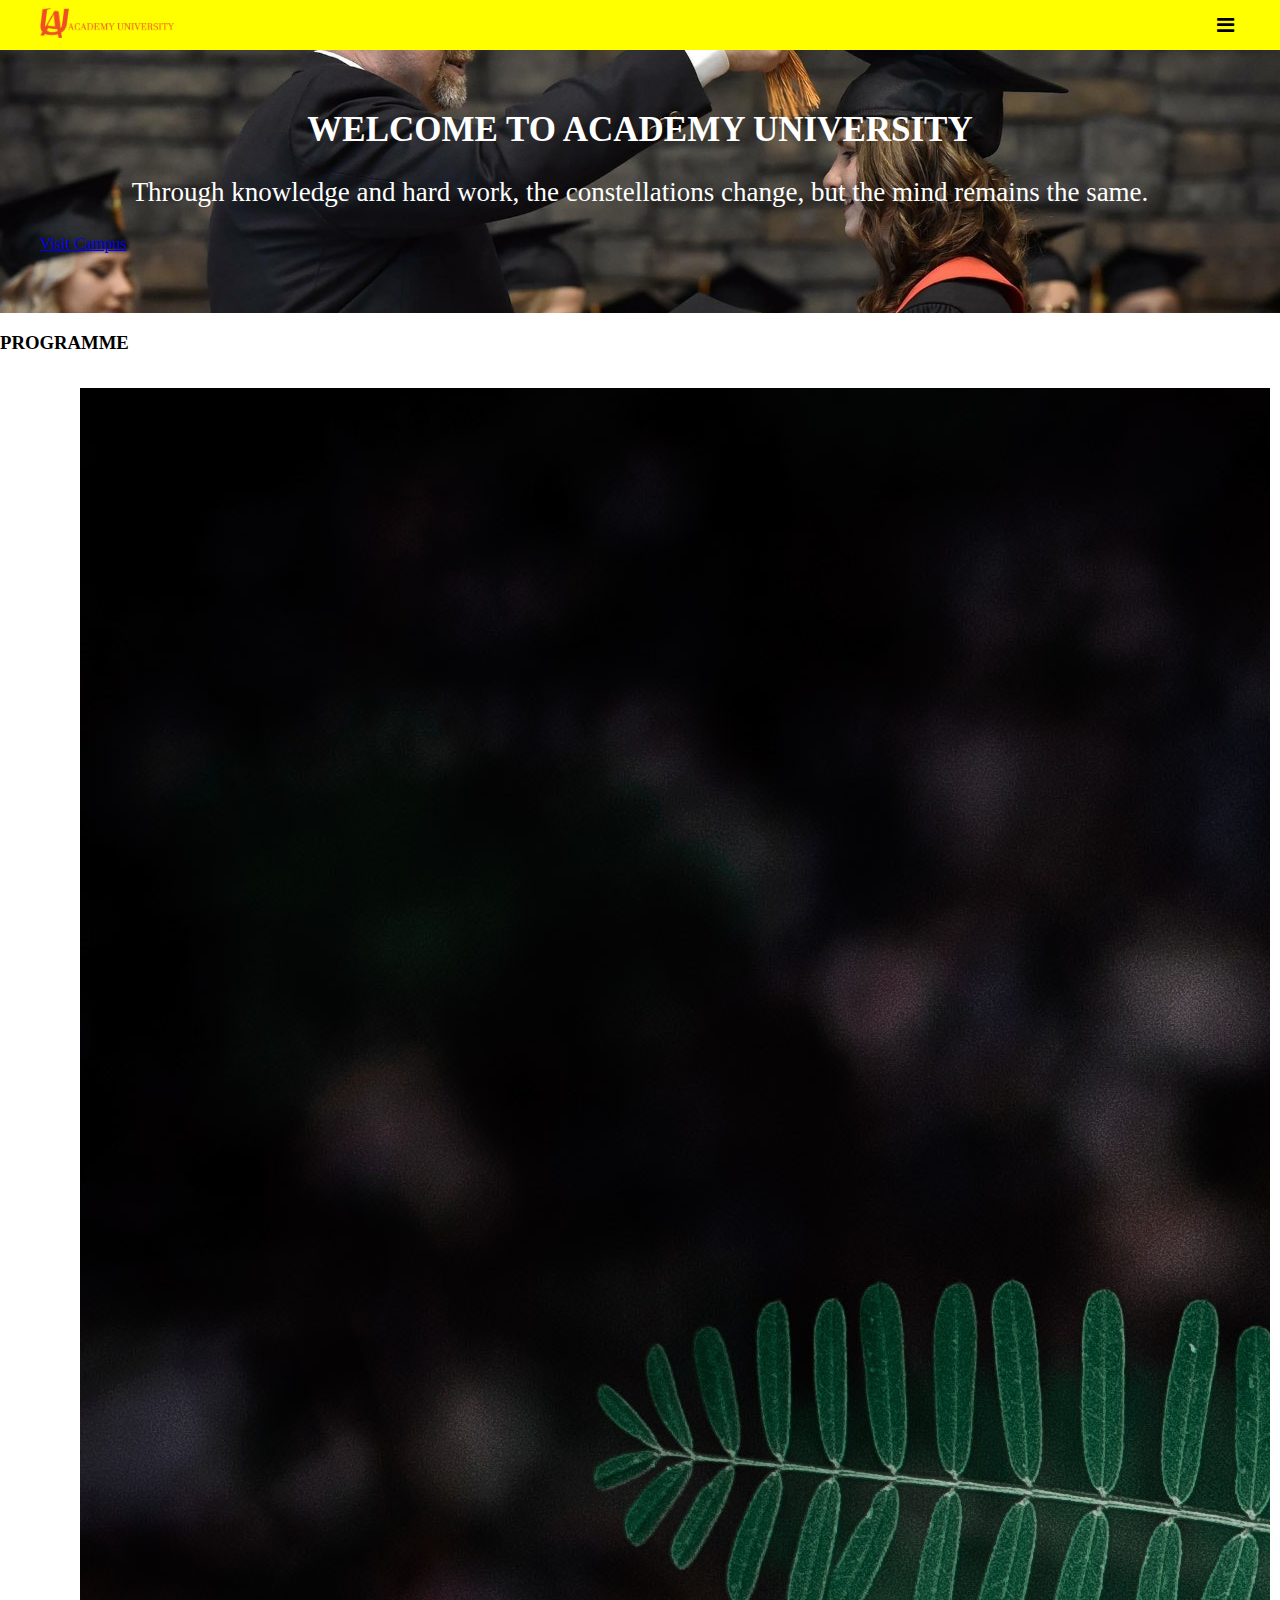
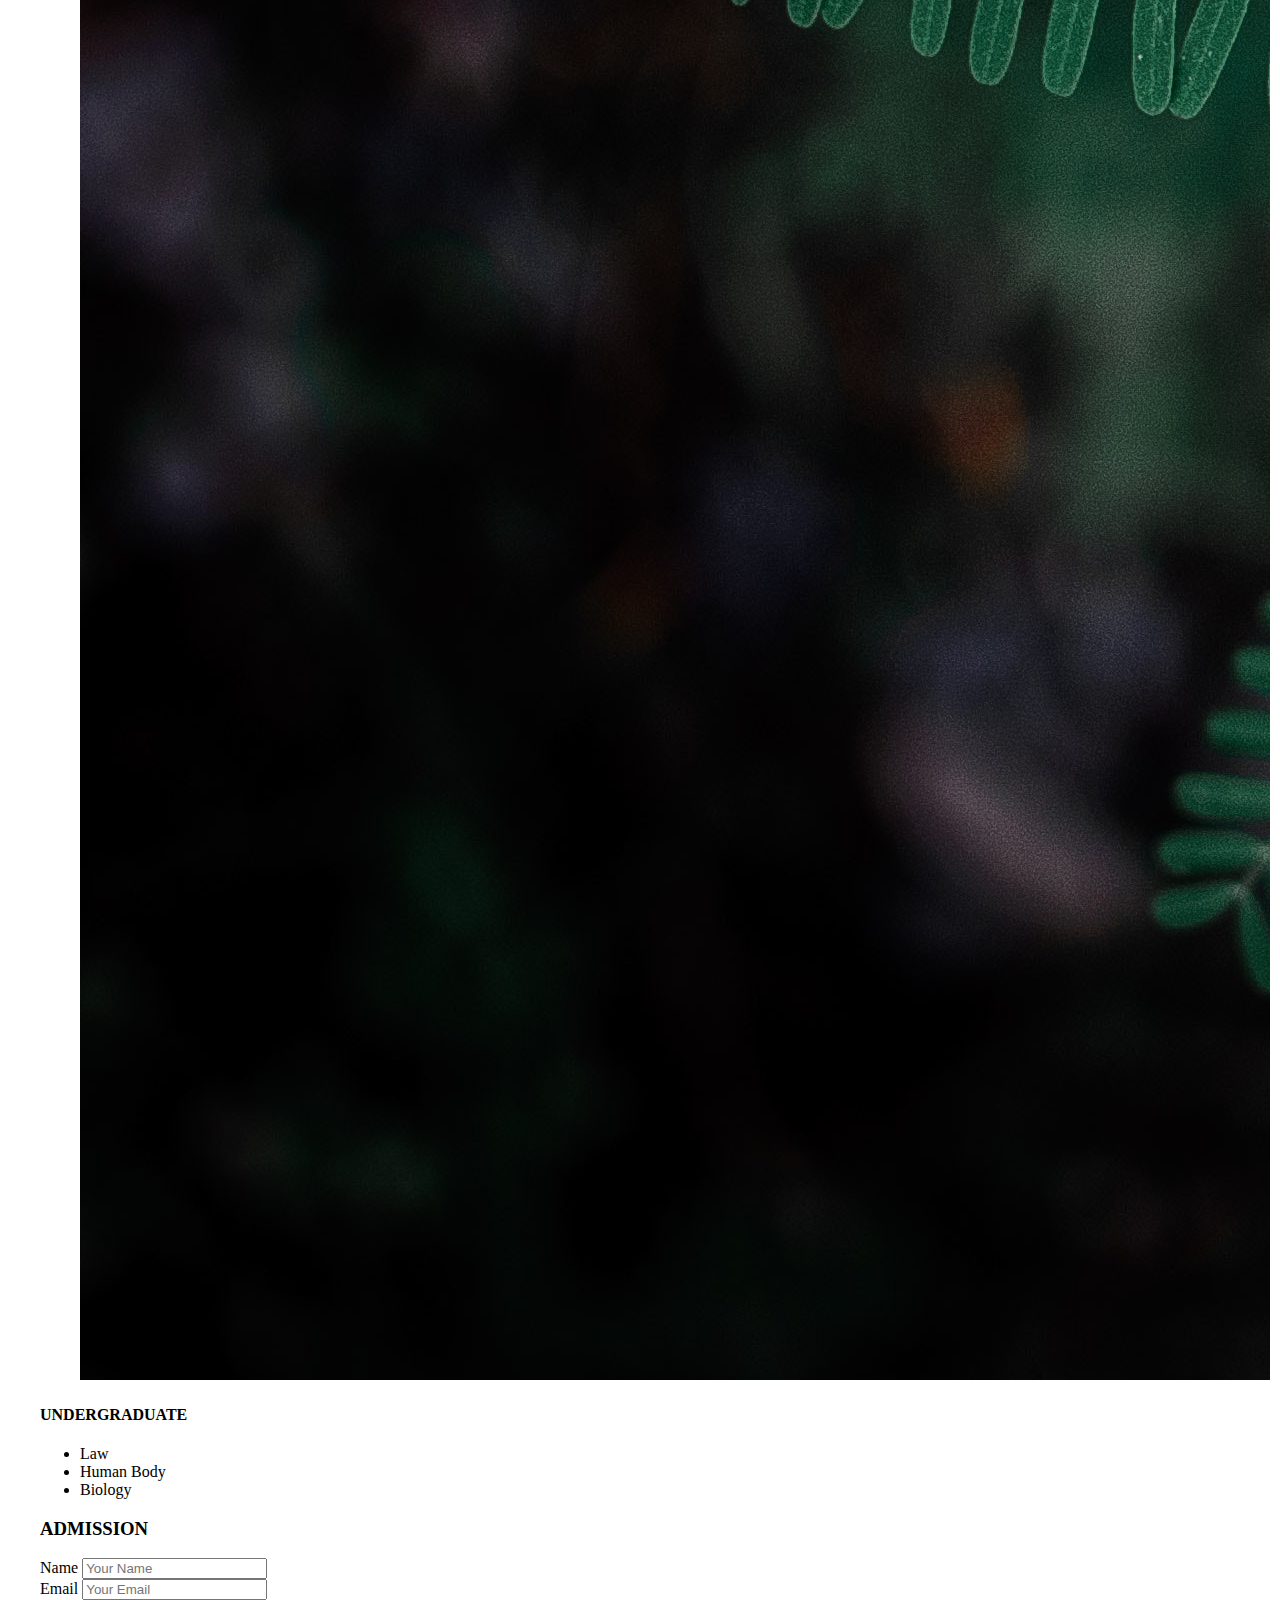
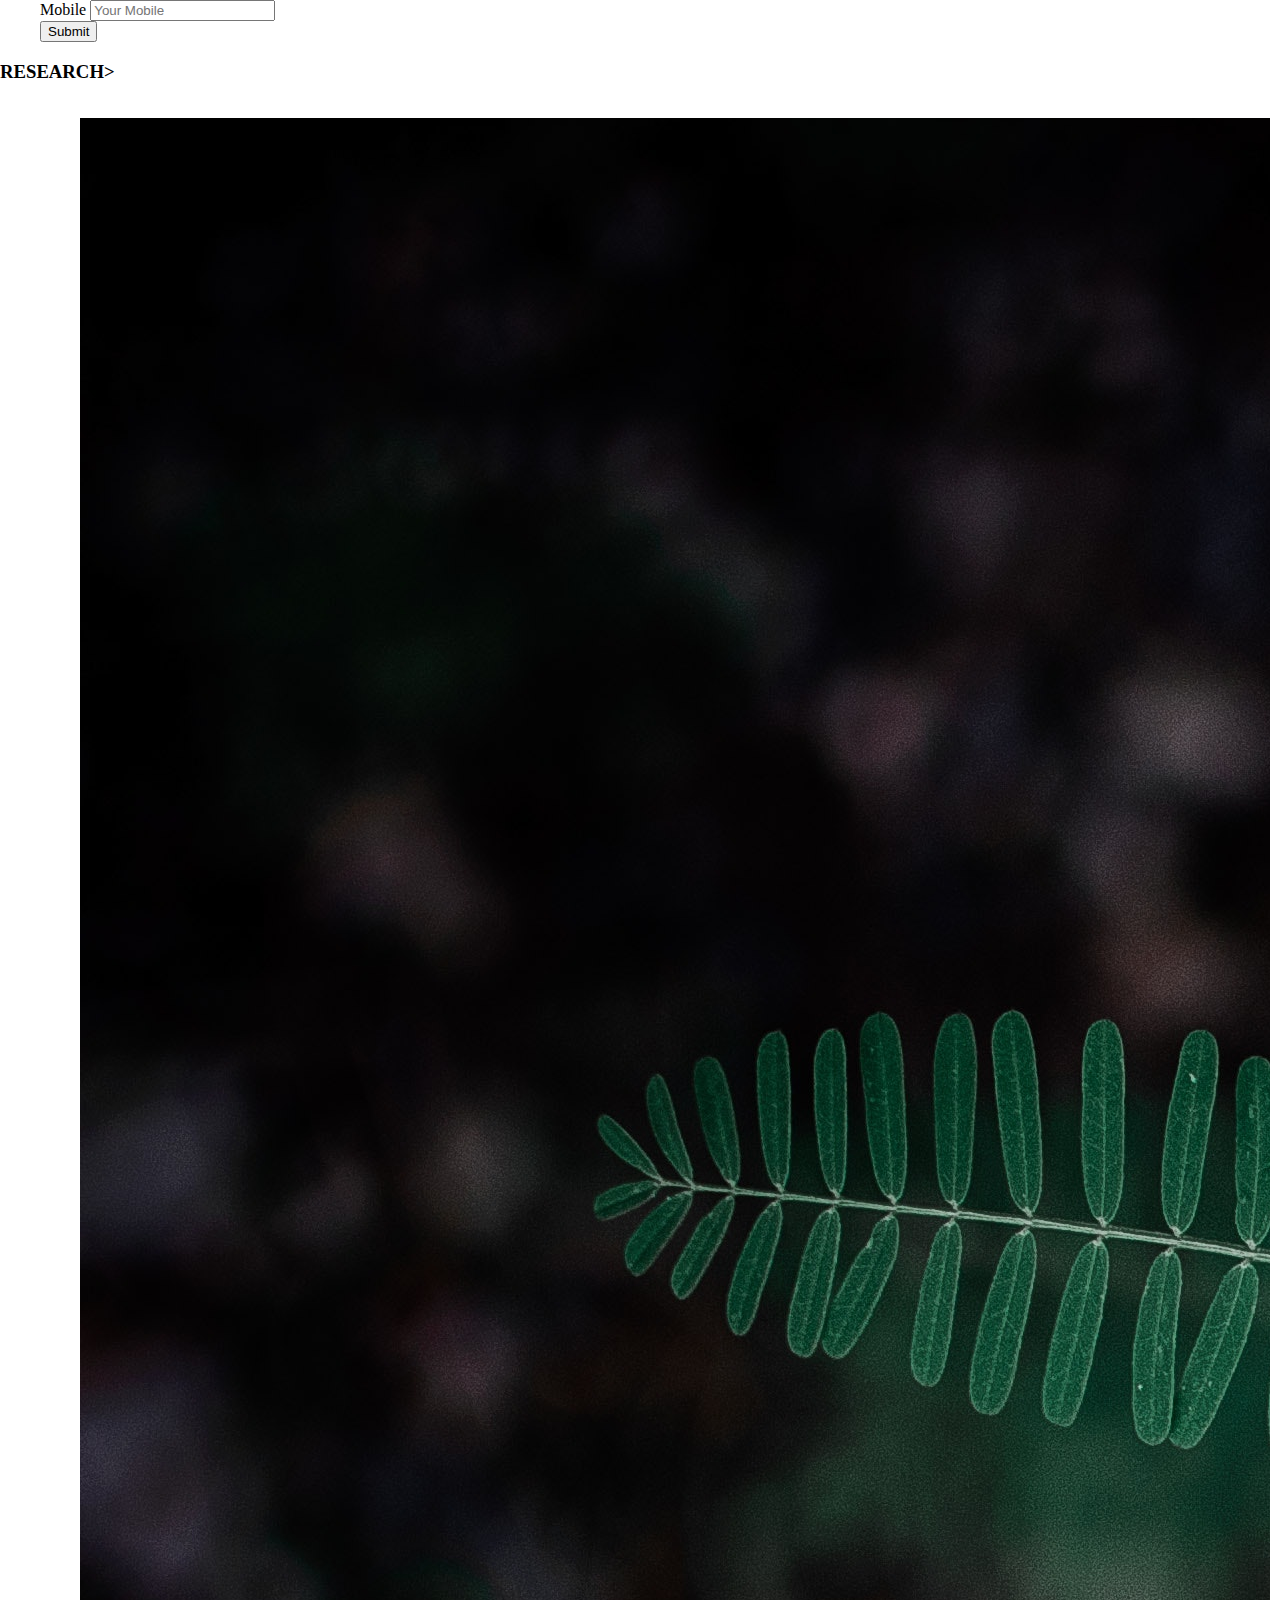
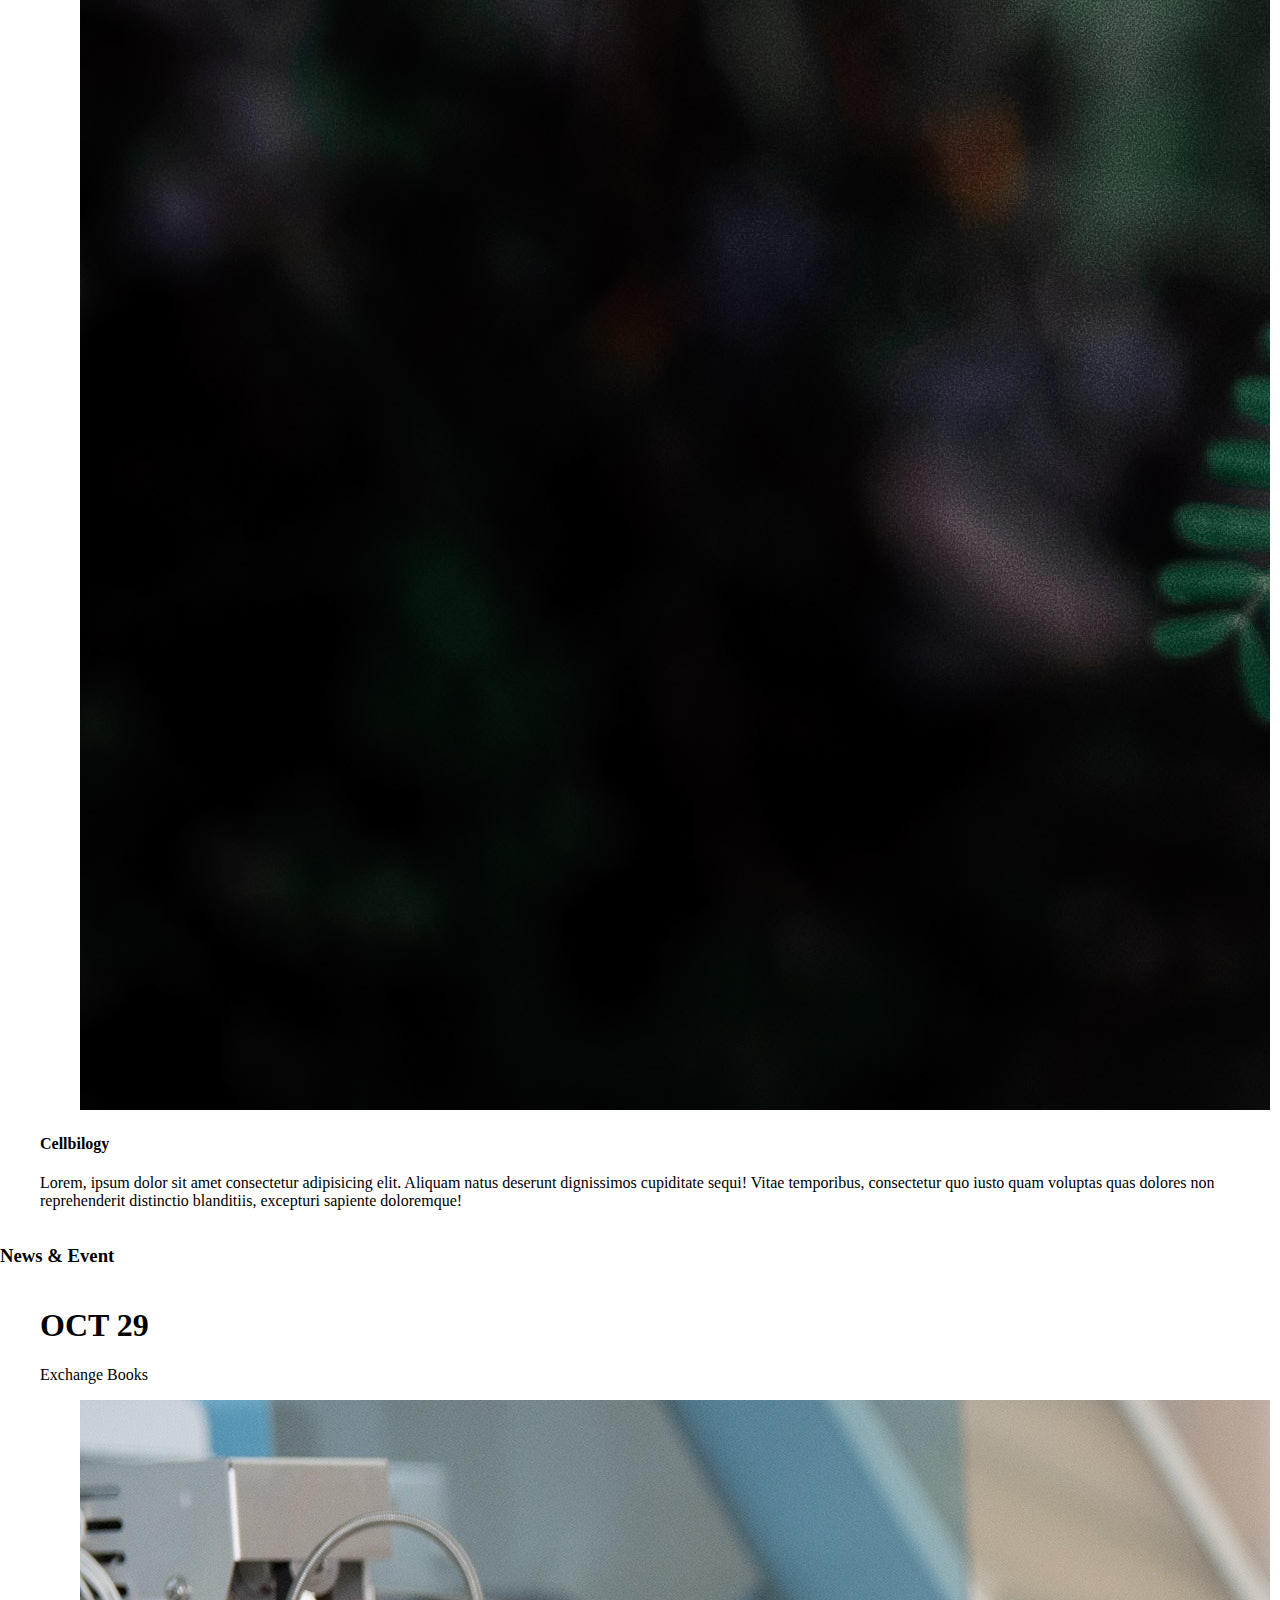
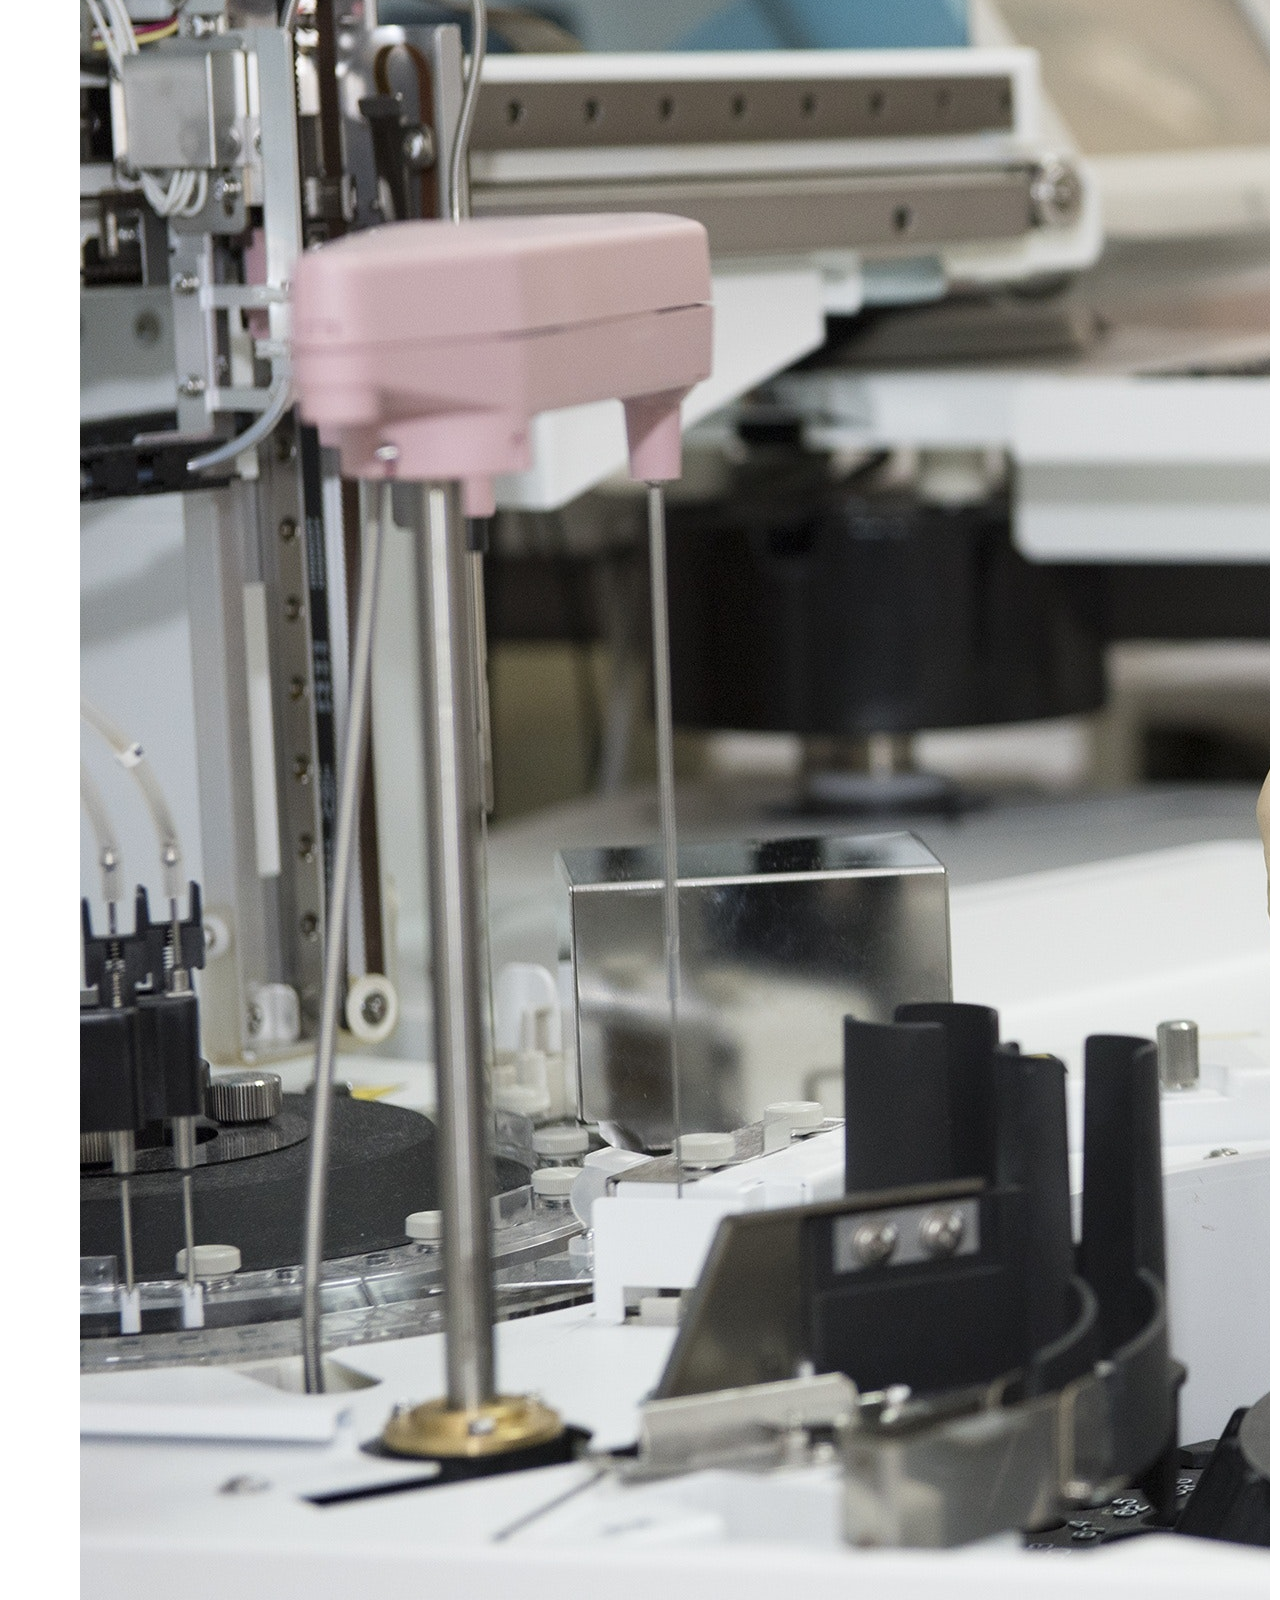
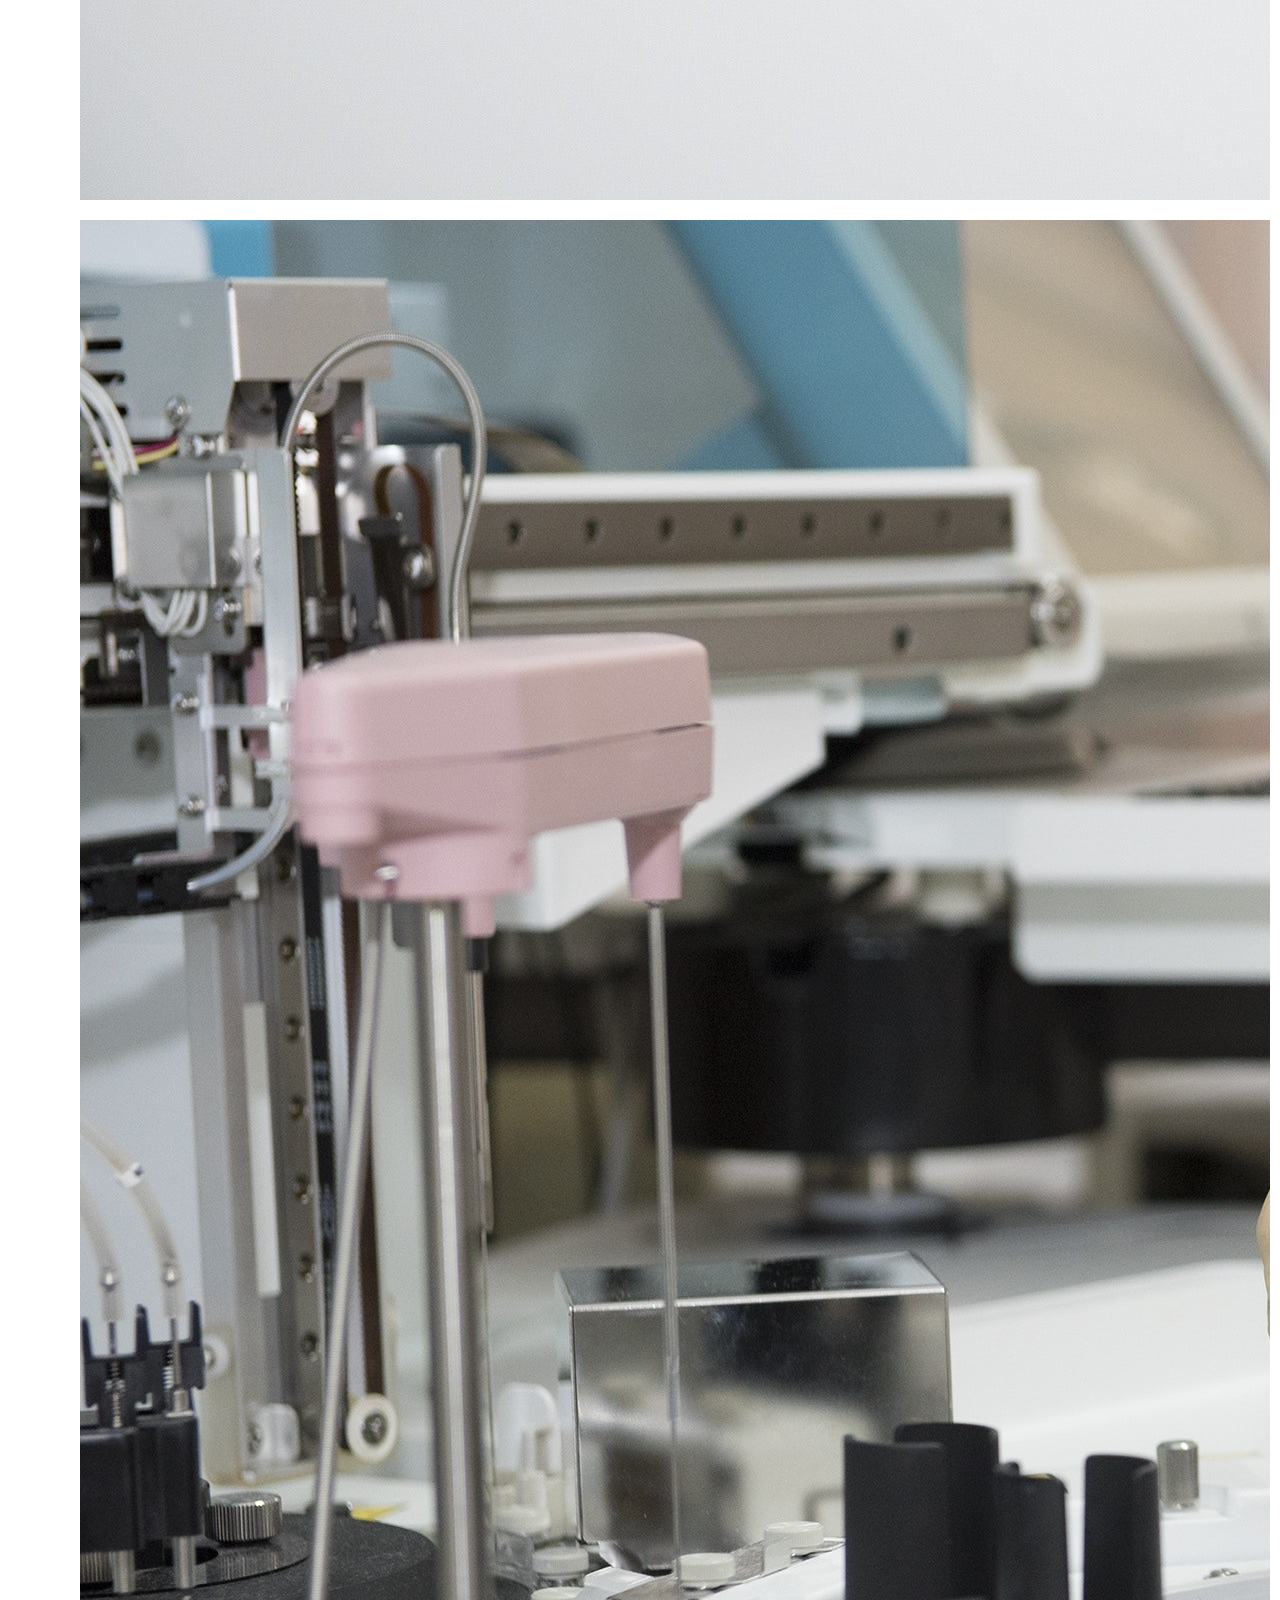
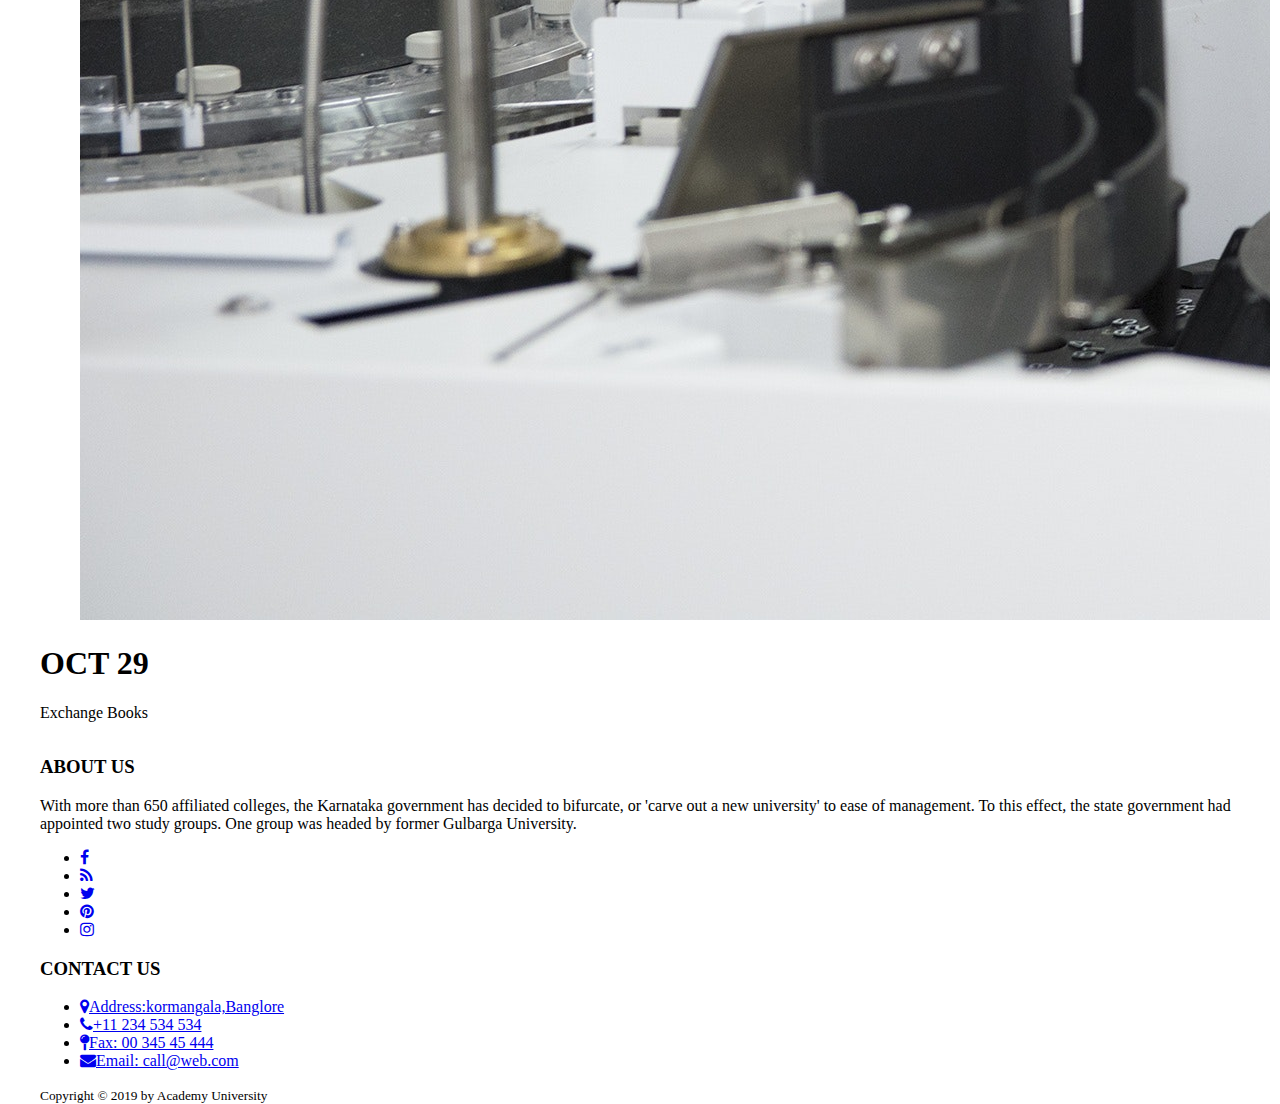
==== university/index.html @ 97b92bea "mb header is done" ====
<!DOCTYPE html>
<html lang="en">

<head>
	<meta charset="UTF-8">
	<meta name="viewport" content="width=device-width, initial-scale=1.0">
	<meta http-equiv="X-UA-Compatible" content="ie=edge">
	<title>Academy University</title>
	<link href="https://fonts.googleapis.com/css?family=PT+Serif&display=swap" rel="stylesheet">
	<link rel="stylesheet" href="https://cdnjs.cloudflare.com/ajax/libs/font-awesome/4.7.0/css/font-awesome.min.css">
	<link rel="stylesheet" href="css/style.css">
</head>

<body>
	<header>
		<div class="container">
			<a class="logo" href="#"><img src="images/logo2.png" alt="Academy University"></a>

			<nav class="pc">
				<ul>
					<li><a href="#">HOME</a></li>
					<li><a href="#">PROGRAM</a></li>
					<li><a href="#">ADMISSION</a></li>
					<li><a href="#">RESEARCH</a></li>
					<li><a href="#">NEWS & EVENTS</a></li>
				</ul>
			</nav>

			<button class="menu-btn"><i class="fa fa-bars"></i></button>
		</div>
	</header>

	<div class="banner">
		<div class="container">
			<h1>WELCOME TO ACADEMY UNIVERSITY</h1>
			<P>Through knowledge and hard work, the constellations change, but the mind remains the same.</P>
			<a href="#">Visit Campus</a>
		</div>
	</div>

	<div class="programs">
		<h3>PROGRAMME</h3>
		<div class="container">
			<div class="programs-outer">
				<div class="program">
					<figure>
						<img src="images/research2.jpg" alt="">
					</figure>
					<div class="text">
						<h4>UNDERGRADUATE</h4>
						<ul>
							<li>Law</li>
							<li>Human Body</li>
							<li>Biology</li>
						</ul>
					</div>
				</div>
				<div class="program pc">
					<figure>
						<img src="images/research2.jpg" alt="">
					</figure>
					<div class="text">
						<h4>UNDERGRADUATE</h4>
						<ul>
							<li>Law</li>
							<li>Human Body</li>
							<li>Biology</li>
						</ul>
					</div>
				</div>
			</div>
			<div class="admission">
				<h3>ADMISSION</h3>
				<form class="content">
					<div class="field">
						<label for="name">Name</label>
						<input type="text" id="name" placeholder="Your Name">
					</div>
					<div class="field">
						<label for="email">Email</label>
						<input type="text" id="email" placeholder="Your Email">
					</div>
					<div class="field">
						<label for="mobile">Mobile</label>
						<input type="text" id="mobile" placeholder="Your Mobile">
					</div>
					<button>Submit</button>
				</form>
			</div>
		</div>
	</div>

	<div class="researches">
		<h3>RESEARCH></h3>
		<div class="container">
			<div class="research">
				<figure>
					<img src="images/research2.jpg" alt="">
				</figure>
				<div class="content">
					<h4>Cellbilogy</h4>
					<p>Lorem, ipsum dolor sit amet consectetur adipisicing elit. Aliquam natus deserunt dignissimos
						cupiditate sequi! Vitae temporibus, consectetur quo iusto quam voluptas quas dolores non
						reprehenderit distinctio blanditiis, excepturi sapiente doloremque!</p>
				</div>
			</div>
			<div class="research pc">
				<figure>
					<img src="images/research2.jpg" alt="">
				</figure>
				<div class="content">
					<h4>Cellbilogy</h4>
					<p>Lorem, ipsum dolor sit amet consectetur adipisicing elit. Aliquam natus deserunt dignissimos
						cupiditate
						sequi! Vitae temporibus, consectetur quo iusto quam voluptas quas dolores non reprehenderit
						distinctio
						blanditiis, excepturi sapiente doloremque!</p>
				</div>
			</div>
			<div class="research pc">
				<figure>
					<img src="images/research2.jpg" alt="">
				</figure>
				<div class="content">
					<h4>Cellbilogy</h4>
					<p>Lorem, ipsum dolor sit amet consectetur adipisicing elit. Aliquam natus deserunt dignissimos
						cupiditate
						sequi! Vitae temporibus, consectetur quo iusto quam voluptas quas dolores non reprehenderit
						distinctio
						blanditiis, excepturi sapiente doloremque!</p>
				</div>
			</div>
		</div>
	</div>

	<div class="news-event">
		<h3>News & Event</h3>
		<div class="container">
			<div class="event">
				<div class="text">
					<h1><span>OCT</span> 29</h1>
					<p>Exchange Books</p>
				</div>
				<figure>
					<img src="images/research1.jpg" alt="">
				</figure>
			</div>
			<div class="event">
				<figure>
					<img src="images/research1.jpg" alt="">
				</figure>
				<div class="text">
					<h1><span>OCT</span> 29</h1>
					<p>Exchange Books</p>
				</div>

			</div>
			<div class="event pc">
				<div class="text">
					<h1><span>OCT</span> 29</h1>
					<p>Exchange Books</p>
				</div>
				<figure>
					<img src="images/research1.jpg" alt="">
				</figure>
			</div>
			<div class="event pc">
				<figure>
					<img src="images/research1.jpg" alt="">
				</figure>
				<div class="text">
					<h1><span>OCT</span> 29</h1>
					<p>Exchange Books</p>
				</div>
			</div>
		</div>
	</div>

	<footer>
		<div class="top">
			<div class="container">
				<div class="about">
					<h3>ABOUT US</h3>
					<p>With more than 650 affiliated colleges, the Karnataka government has decided to bifurcate, or
						'carve out a new university' to ease of management. To this effect, the state government had
						appointed two study groups. One group was headed by former Gulbarga University.</p>
					<ul>
						<li><a href="#"><i class="fa fa-facebook-f"></i></a></li>
						<li><a href="#"><i class="fa fa-rss"></i></a></li>
						<li><a href="#"><i class="fa fa-twitter"></i></a></li>
						<li><a href="#"><i class="fa fa-pinterest"></i></a></li>
						<li><a href="#"><i class="fa fa-instagram"></i></a></li>
					</ul>
				</div>

				<div class="contact">
					<h3>CONTACT US</h3>
					<ul>
						<li>
							<a href="#"><i class="fa fa-map-marker"></i>Address:kormangala,Banglore</a>
						</li>
						<li>
							<a href="#"><i class="fa fa-phone"></i>+11 234 534 534</a>
						</li>
						<li>
							<a href="#"><i class="fa fa-map-pin"></i>Fax: 00 345 45 444</a>
						</li>
						<li>
							<a href="#"><i class="fa fa-envelope"></i>Email: call@web.com</a>
						</li>
					</ul>
				</div>
			</div>
		</div>
		<div class="bottom">
			<div class="container">
				<small>Copyright &copy; 2019 by Academy University</small>
			</div>
		</div>
	</footer>

	<script src="js/script.js"></script>
</body>

</html>
---- university/css/style.css ----
/**************/
/* common */
/**************/
/* * {
    margin: 0;
    padding: 0;
} */
body {
    margin: 0;
}
.container {
    margin: 0 auto;
    padding: 0 30px;
    max-width: 1200px;
    /* background-color: red; */
    overflow: hidden;
}
.pc {
    display: none;
}

/**************/
/* banner */
/**************/
header {
    background-color: yellow;
}
header .container {
    display: flex;
    justify-content: space-between;
    align-items: center;
    height: 50px;
}
header img {
    height: 30px;
}
header .menu-btn {
   font-size: 20px;
    background: none;
    border: none;
}
/**************/
/* banner */
/**************/
.banner {
    background-image: url(../images/header.jpg);
    background-repeat: no-repeat;
    background-size: cover;
    background-position: center;
    padding: 60px 0;
}
.banner h1 {
    margin: 0;
    color: white;
    font-size: 35px;
    text-align: center
}
.banner p {
    color: white;
    font-size: 27px;
    text-align: center;
}
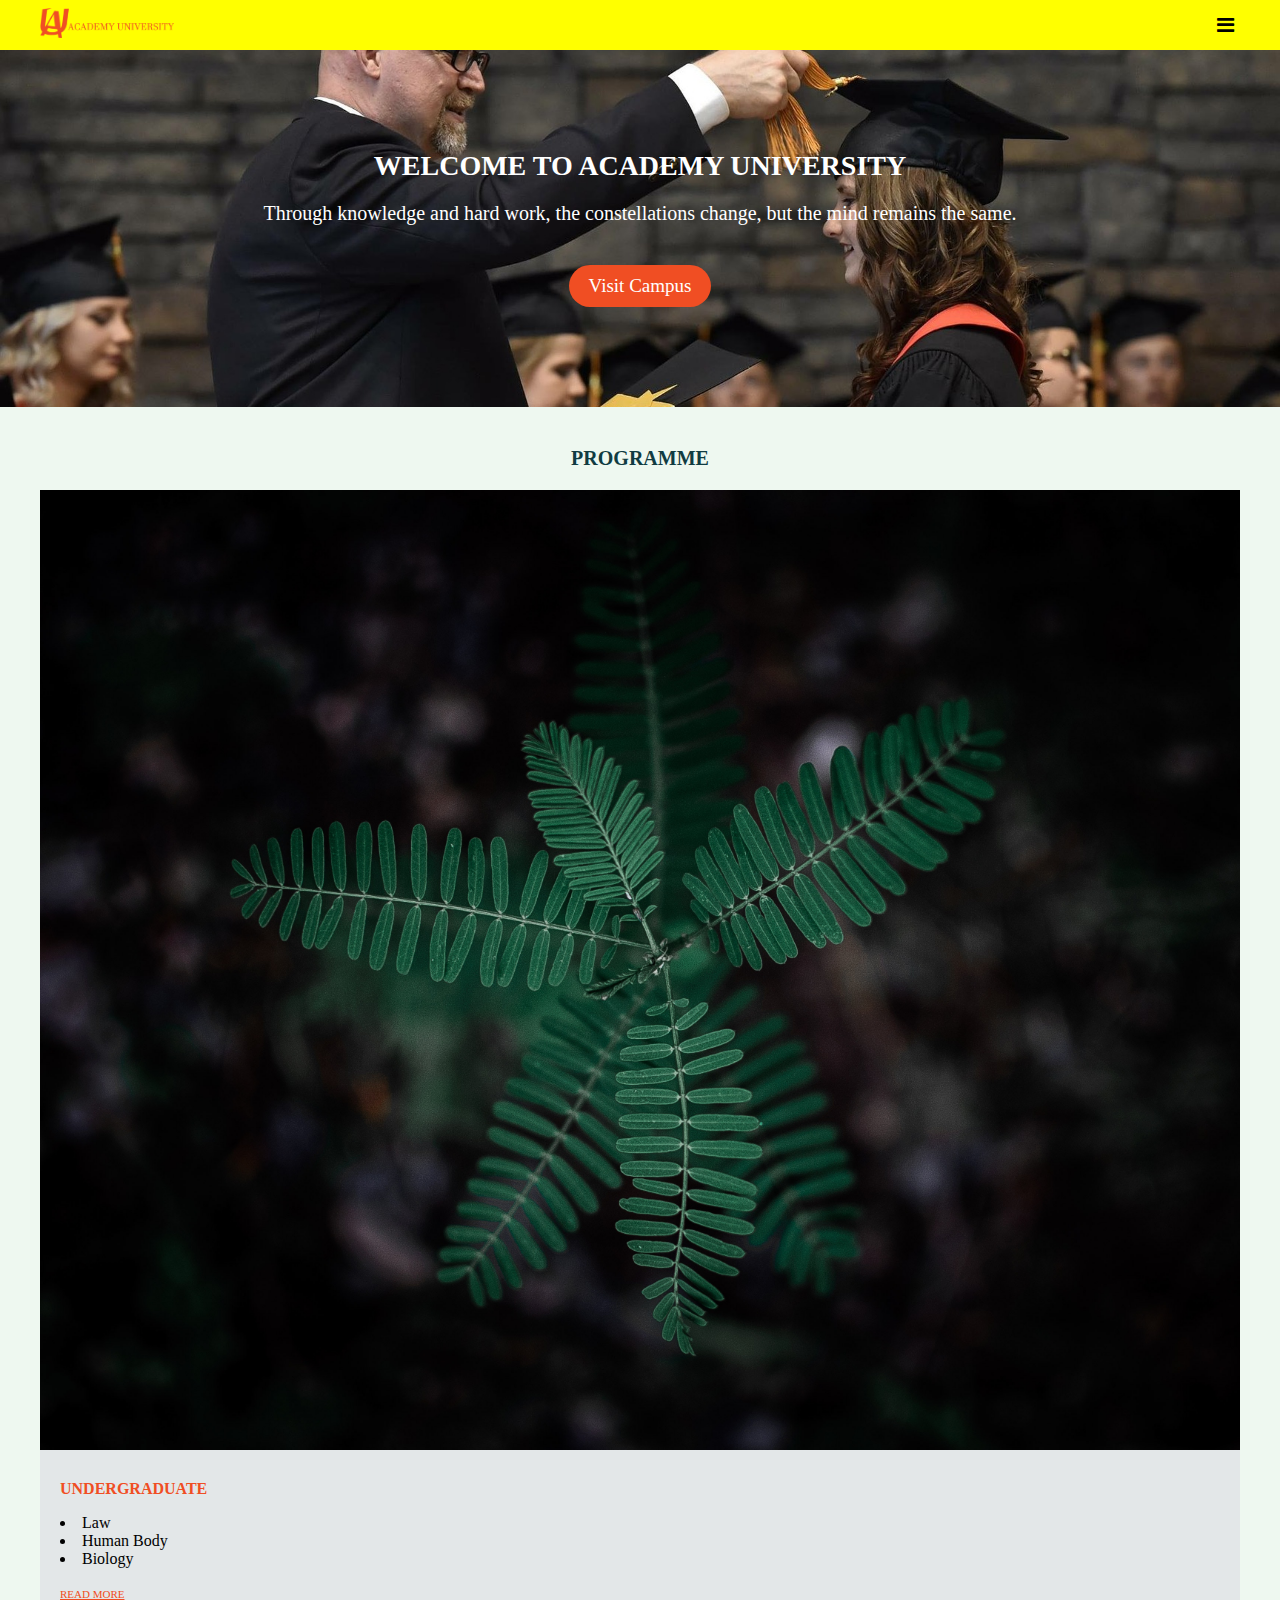
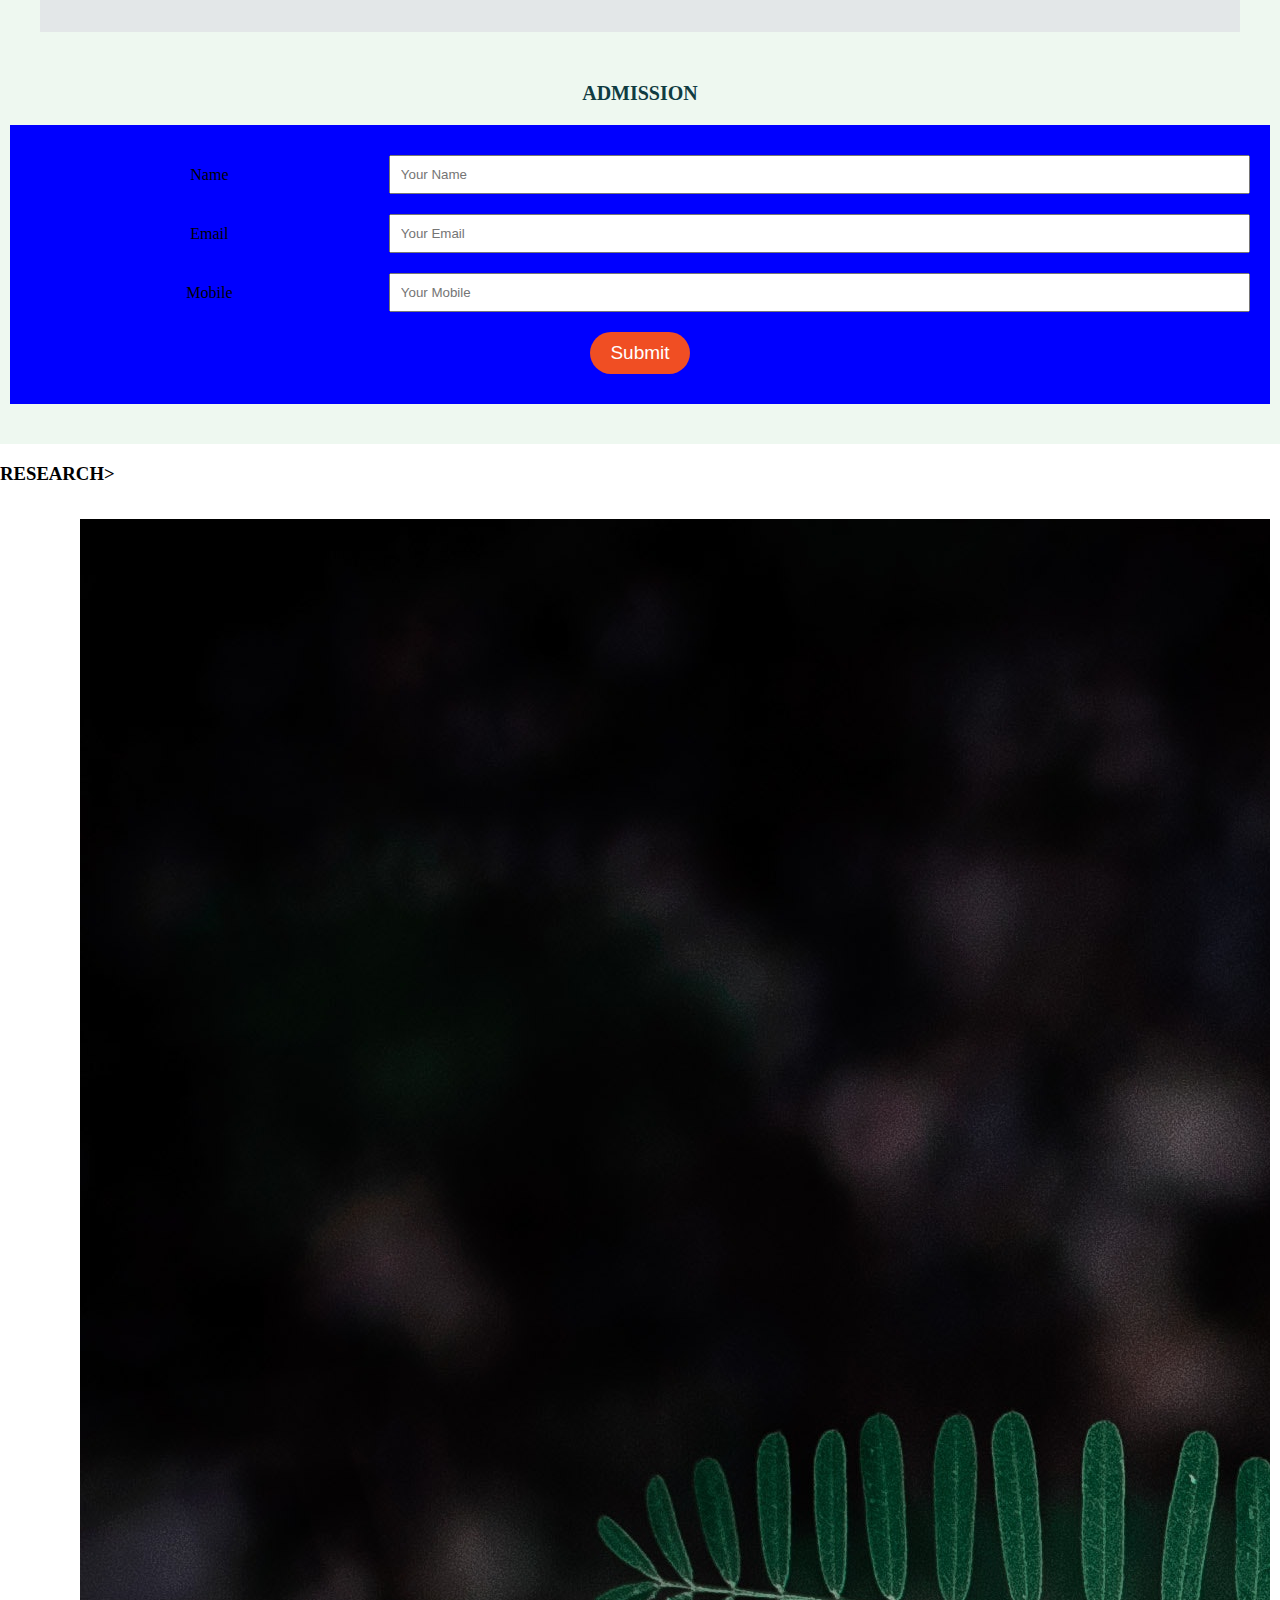
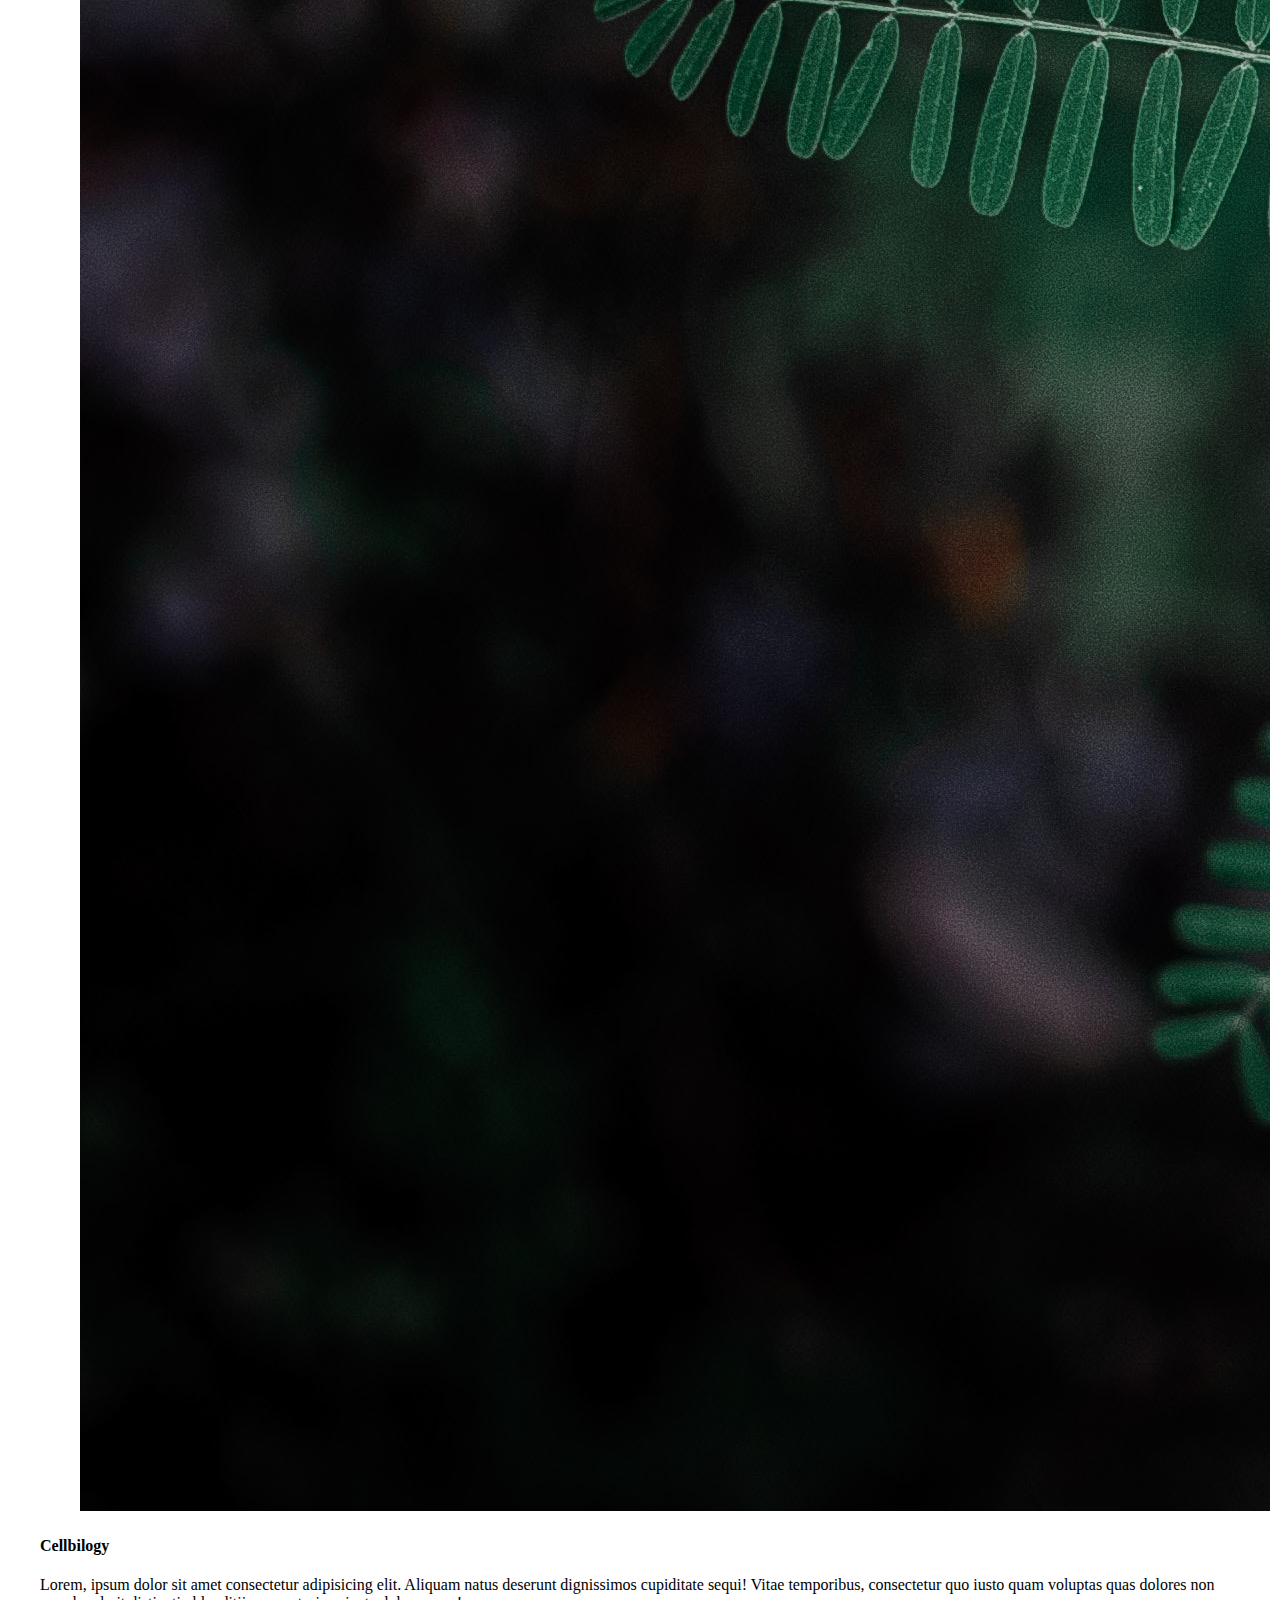
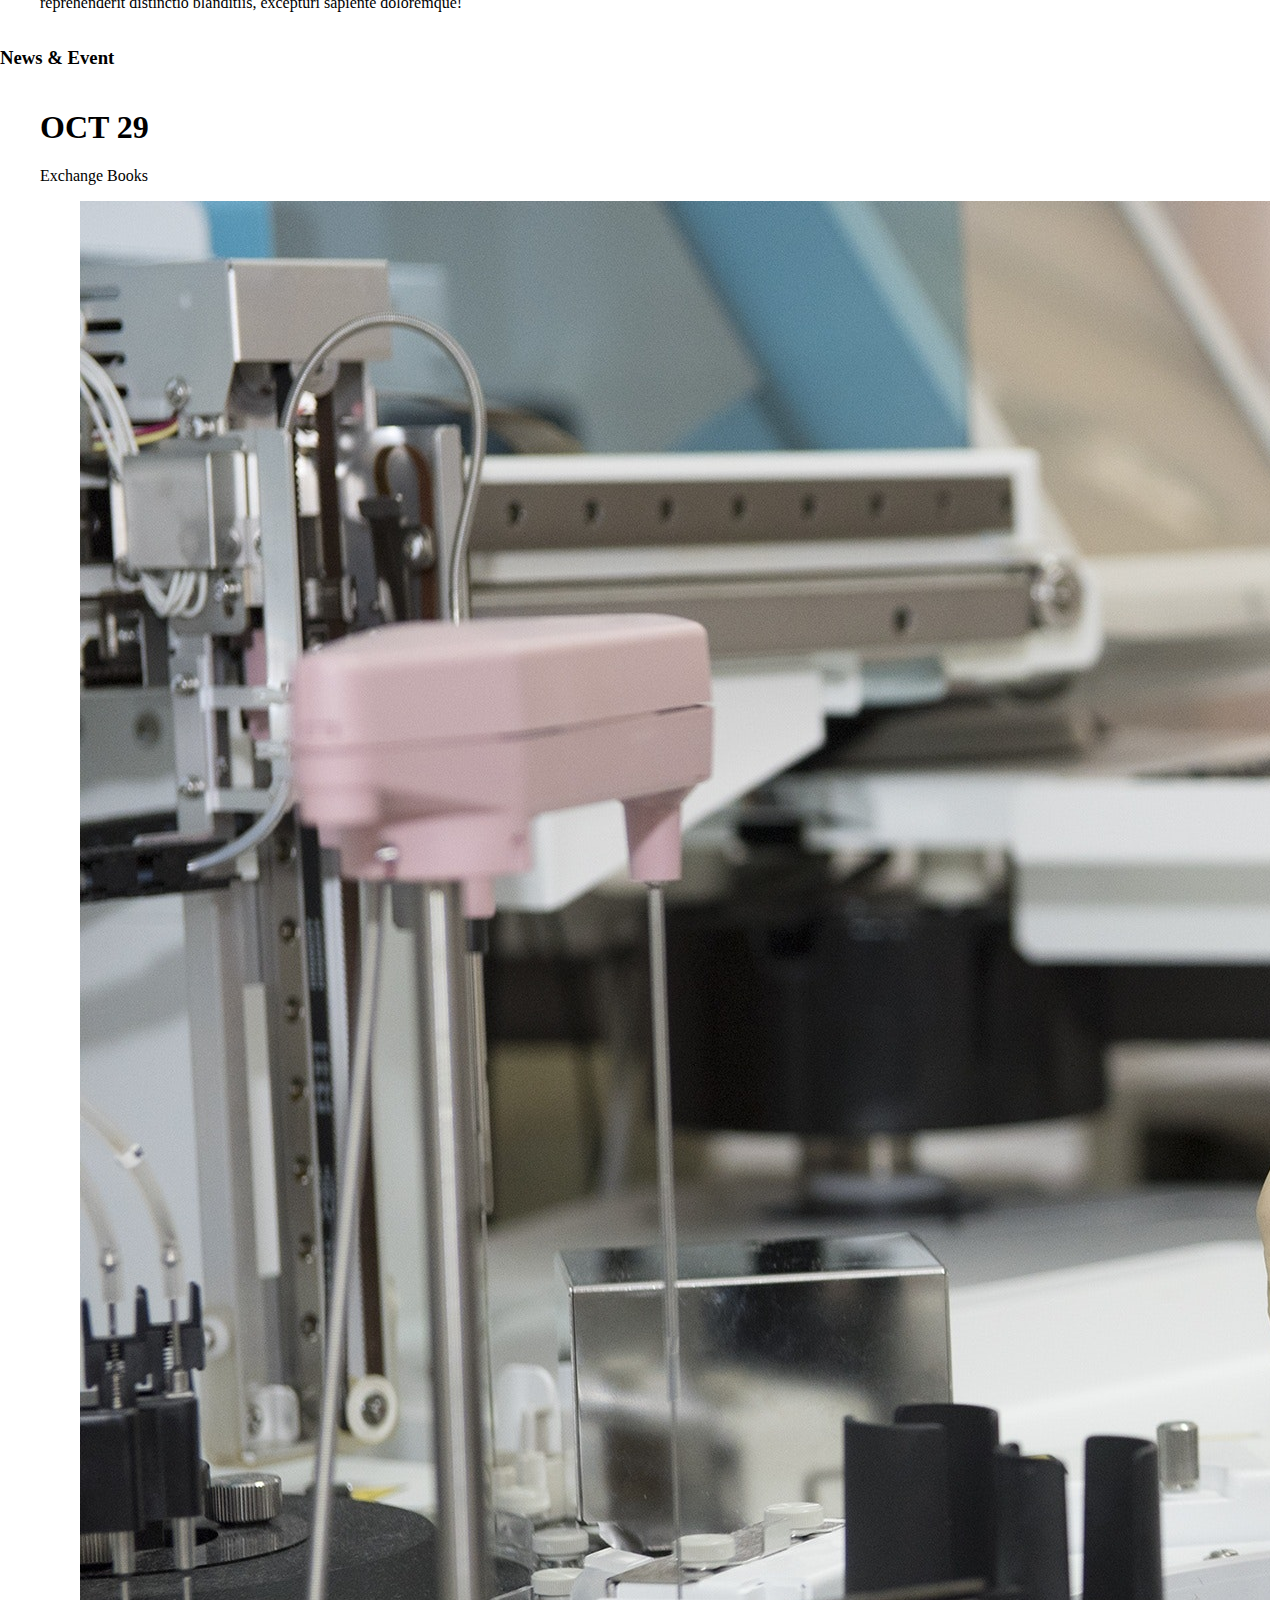
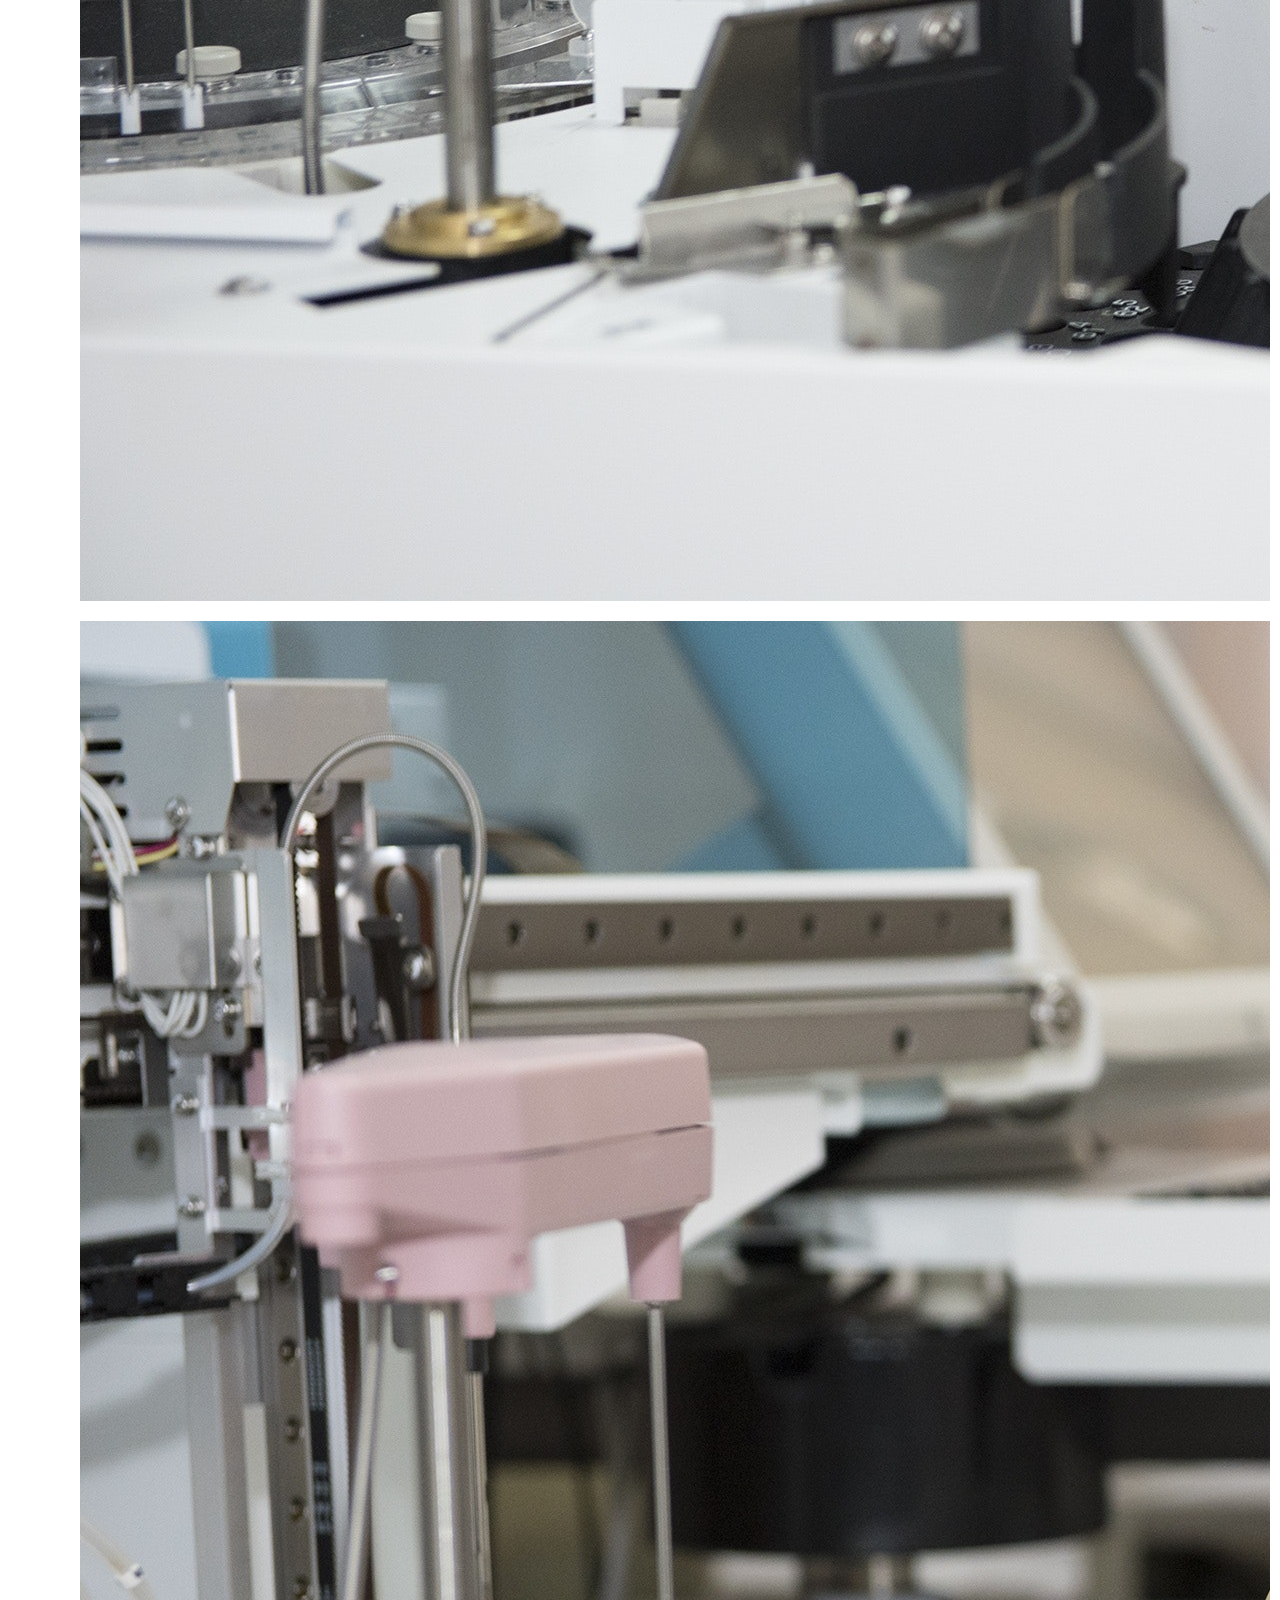
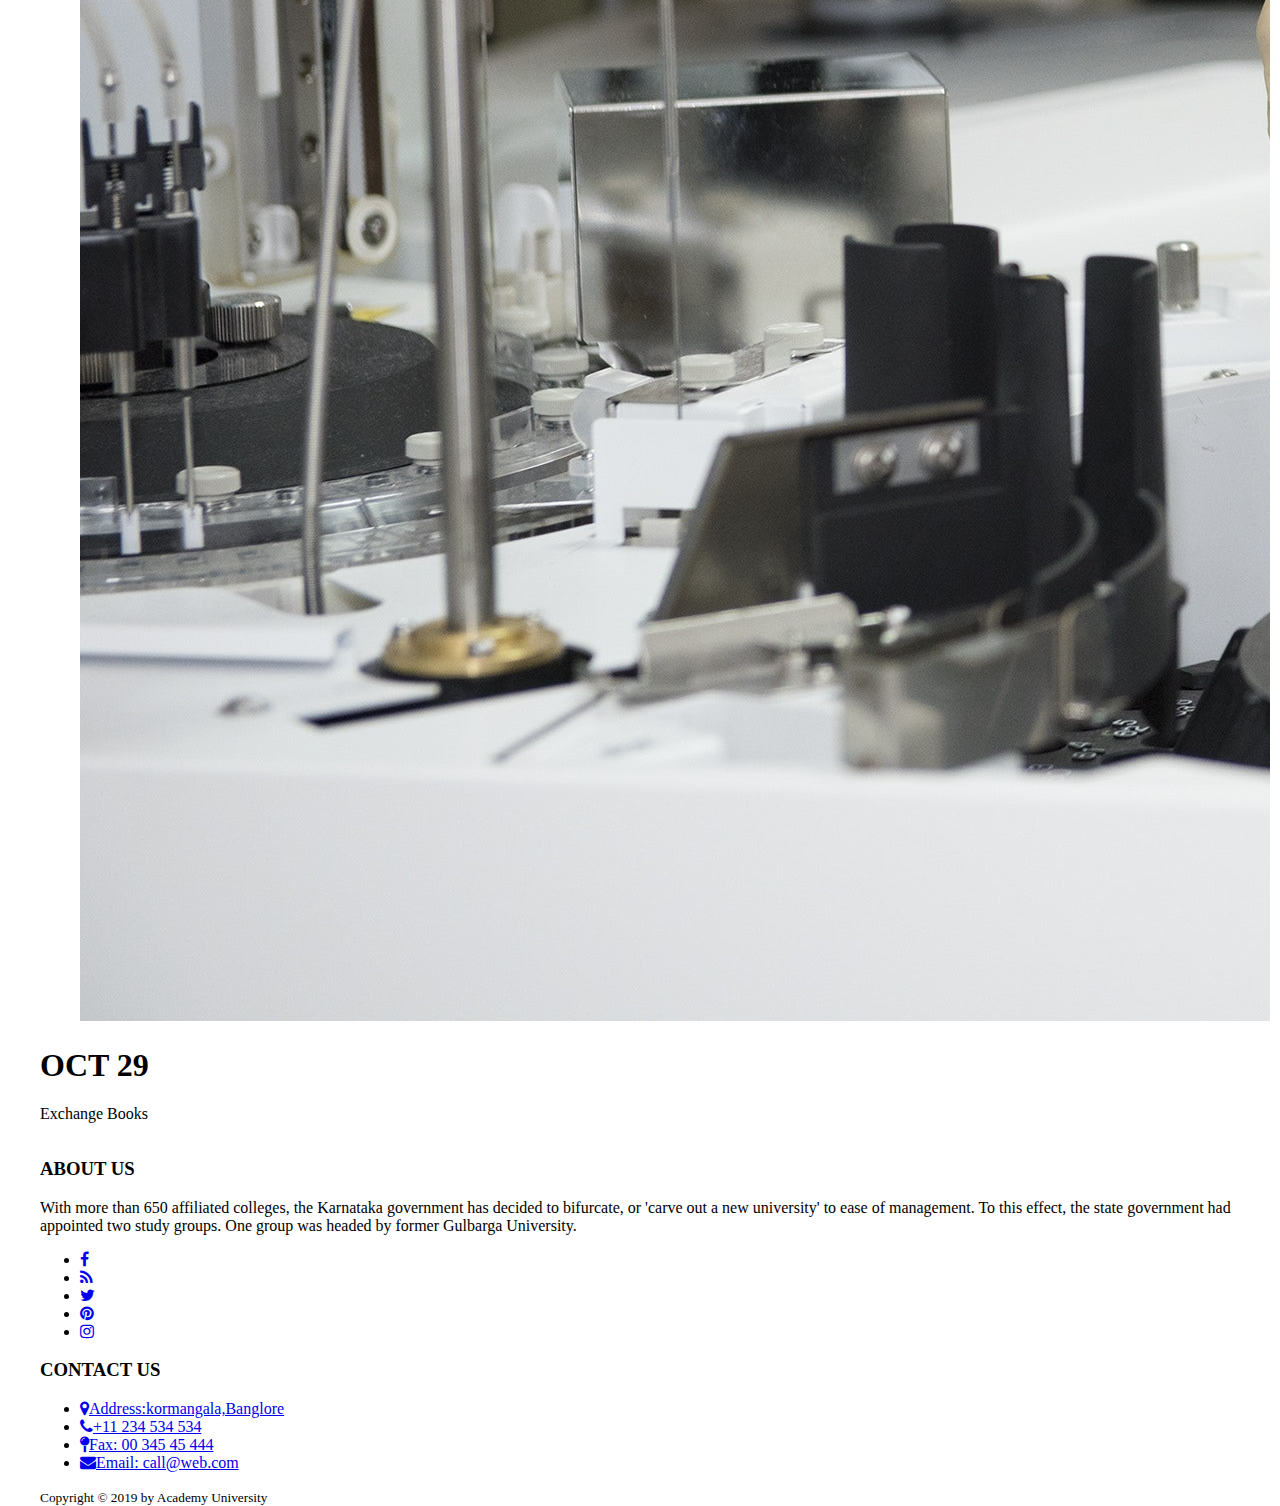
==== commit 40b41ad5: "mobile banner,program css done" ====
--- a/university/index.html
+++ b/university/index.html
@@ -34,12 +34,12 @@
 		<div class="container">
 			<h1>WELCOME TO ACADEMY UNIVERSITY</h1>
 			<P>Through knowledge and hard work, the constellations change, but the mind remains the same.</P>
-			<a href="#">Visit Campus</a>
+			<a class="common-btn" href="#">Visit Campus</a>
 		</div>
 	</div>
 
 	<div class="programs">
-		<h3>PROGRAMME</h3>
+		<h3 class="common-heading">PROGRAMME</h3>
 		<div class="container">
 			<div class="programs-outer">
 				<div class="program">
@@ -53,6 +53,7 @@
 							<li>Human Body</li>
 							<li>Biology</li>
 						</ul>
+						<a href="#">READ MORE</a>
 					</div>
 				</div>
 				<div class="program pc">
@@ -70,7 +71,7 @@
 				</div>
 			</div>
 			<div class="admission">
-				<h3>ADMISSION</h3>
+				<h3 class="common-heading">ADMISSION</h3>
 				<form class="content">
 					<div class="field">
 						<label for="name">Name</label>
@@ -84,7 +85,7 @@
 						<label for="mobile">Mobile</label>
 						<input type="text" id="mobile" placeholder="Your Mobile">
 					</div>
-					<button>Submit</button>
+					<button class="common-btn">Submit</button>
 				</form>
 			</div>
 		</div>
--- a/university/css/style.css
+++ b/university/css/style.css
@@ -8,6 +8,7 @@
 body {
     margin: 0;
 }
+
 .container {
     margin: 0 auto;
     padding: 0 30px;
@@ -15,8 +16,32 @@
     /* background-color: red; */
     overflow: hidden;
 }
+
 .pc {
     display: none;
+}
+
+a:hover, .common-btn:hover {
+    opacity: 0.9;
+}
+
+.common-heading {
+    font-size: 20px;
+    text-align: center;
+    color: #103c42;
+    margin-top: 0;
+}
+
+.common-btn {
+    background-color: #f04e23;
+    border-radius: 30px;
+    color: white;
+    padding: 10px 20px;
+    font-size: 19px;
+    display: inline-block;
+    text-decoration: none;
+    border: none;
+    cursor: pointer;
 }
 
 /**************/
@@ -25,20 +50,24 @@
 header {
     background-color: yellow;
 }
+
 header .container {
     display: flex;
     justify-content: space-between;
     align-items: center;
     height: 50px;
 }
+
 header img {
     height: 30px;
 }
+
 header .menu-btn {
-   font-size: 20px;
+    font-size: 20px;
     background: none;
     border: none;
 }
+
 /**************/
 /* banner */
 /**************/
@@ -47,16 +76,75 @@
     background-repeat: no-repeat;
     background-size: cover;
     background-position: center;
-    padding: 60px 0;
+    padding: 100px 0;
+    color: white;
+    text-align: center;
 }
+
 .banner h1 {
     margin: 0;
-    color: white;
-    font-size: 35px;
-    text-align: center
+    font-size: 28px;
 }
+
 .banner p {
-    color: white;
-    font-size: 27px;
+    font-size: 20px;
+    margin-bottom: 40px;
+}
+
+/**************/
+/* programme */
+/**************/
+.programs {
+    background-color: #eef8f0;
+    padding: 40px 0;
+}
+
+.programs .program figure {
+    margin: 0;
+}
+
+.programs .program img {
+    width: 100%;
+    display: block;
+}
+
+.programs .program .text {
+    padding: 30px 20px;
+    background-color: #e3e7e8;
+}
+
+.programs .program h4 {
+    color: #f04e23;
+    margin: 0;
+}
+
+.programs .program ul {
+    list-style-position: inside;
+    padding: 0;
+}
+
+.programs .program a {
+    font-size: 11px;
+    color: #f04e23;
+}
+
+.programs .admission {
+    margin: 50px -30px 0;
+}
+.programs .admission .content {
+    background-color: blue;
+    padding: 30px 20px;
     text-align: center;
+}
+.programs .admission .content .field {
+    display: flex;
+    margin-bottom: 20px;
+    align-items: center;
+}
+.programs .admission .content .field label {
+    width: 30%;
+}
+.programs .admission .content .field input {
+    width: 70%;
+    padding: 10px;
 }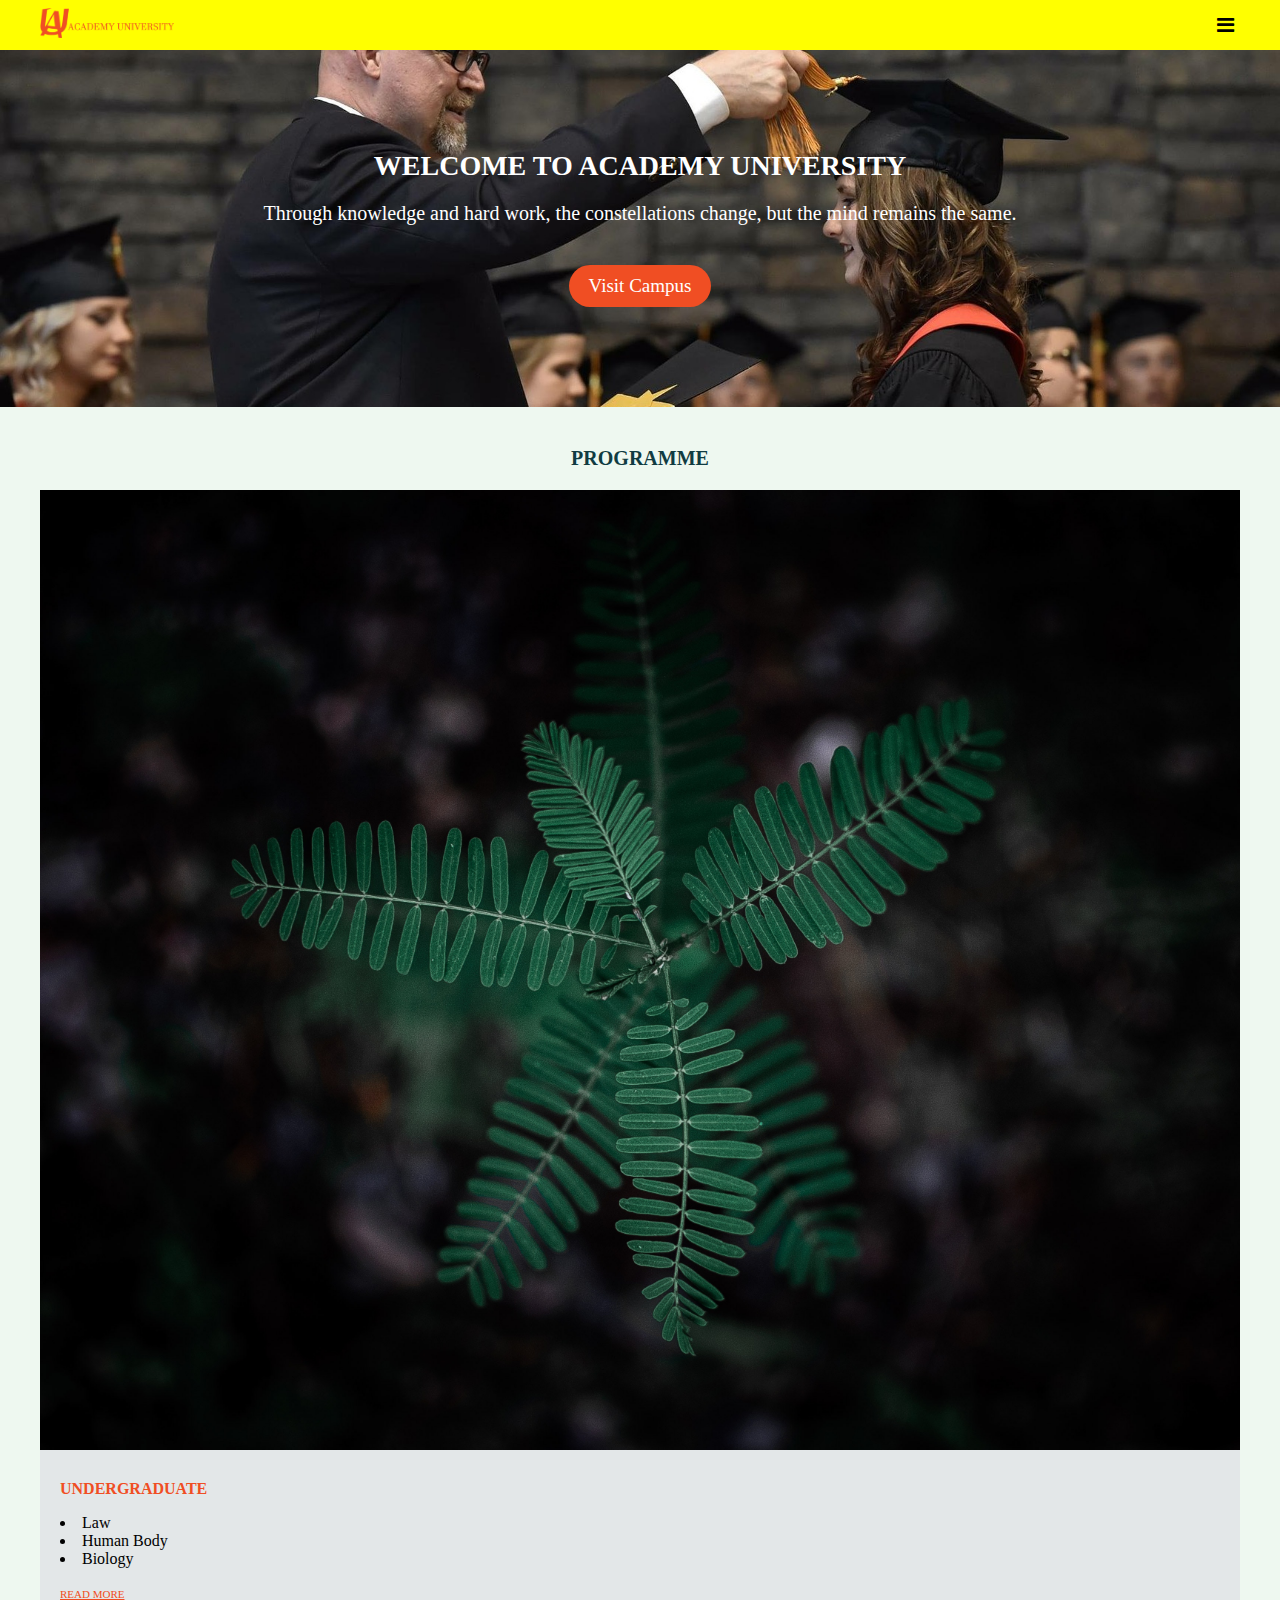
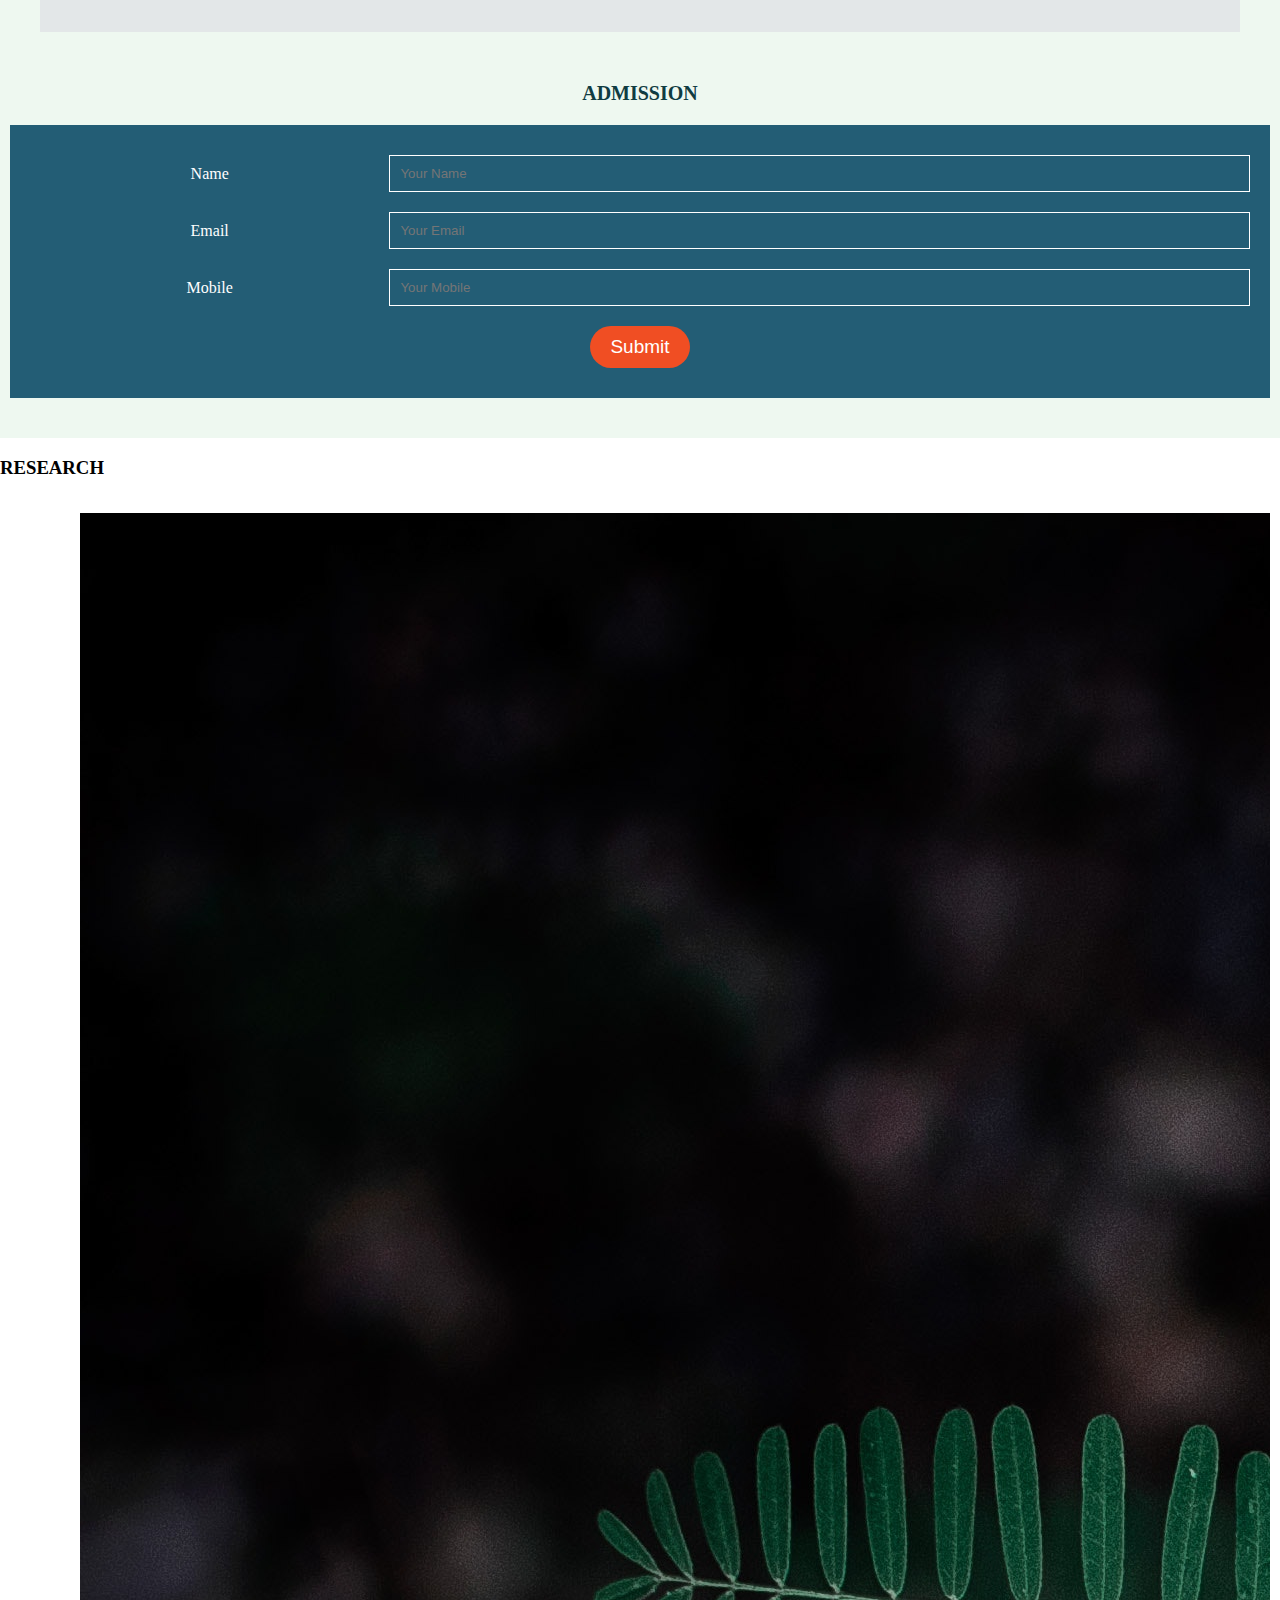
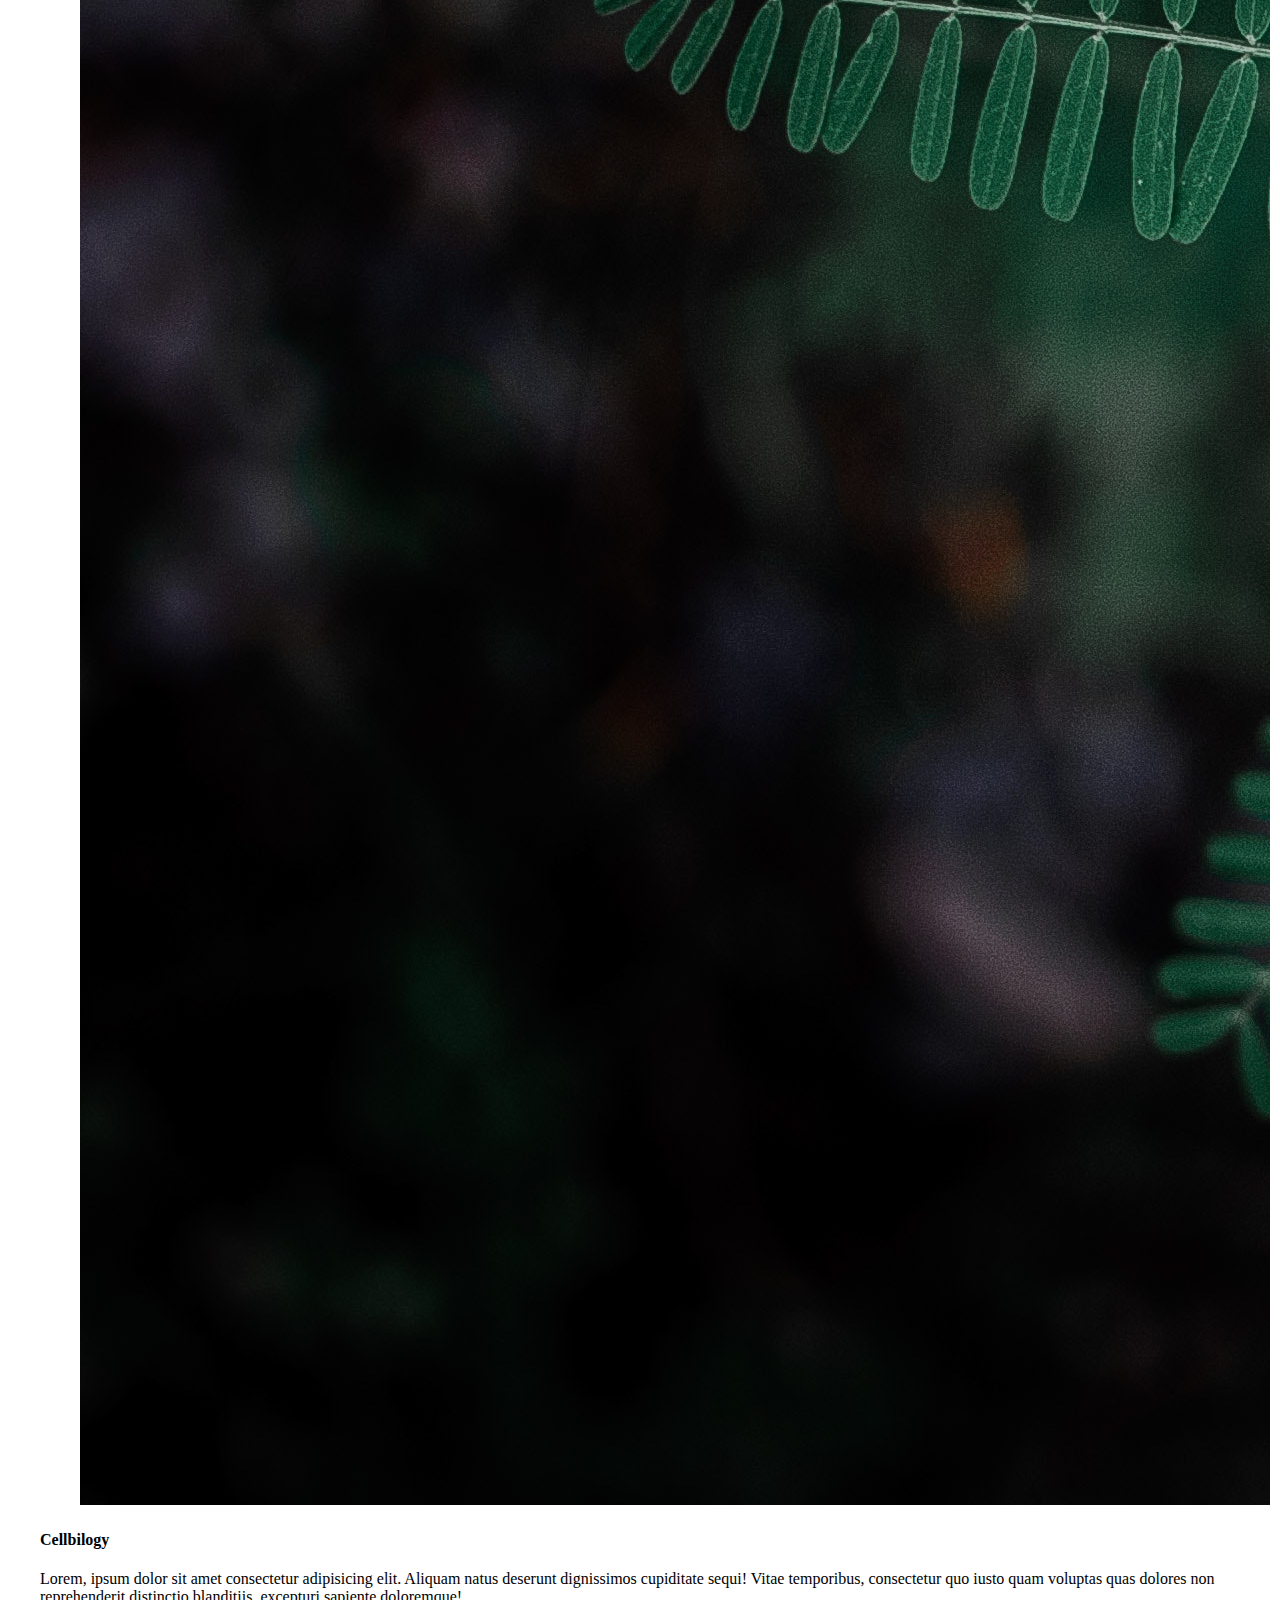
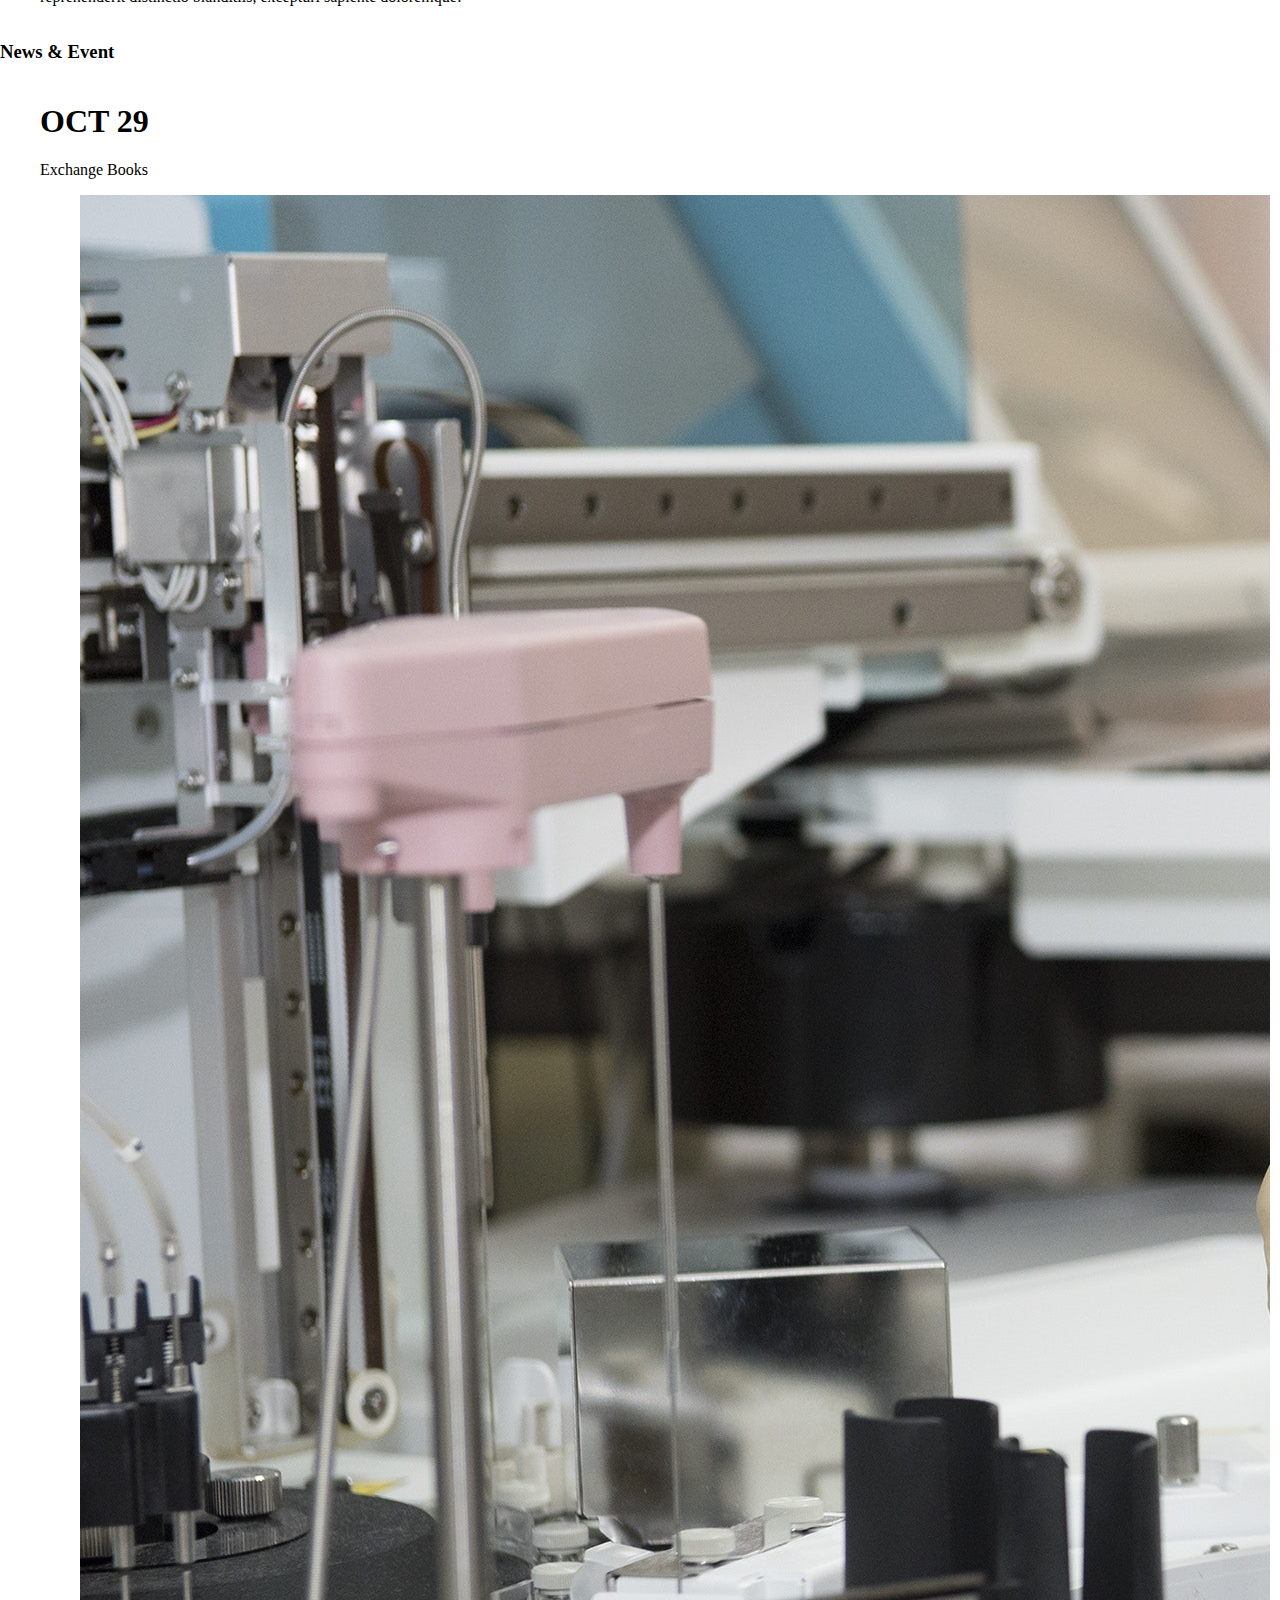
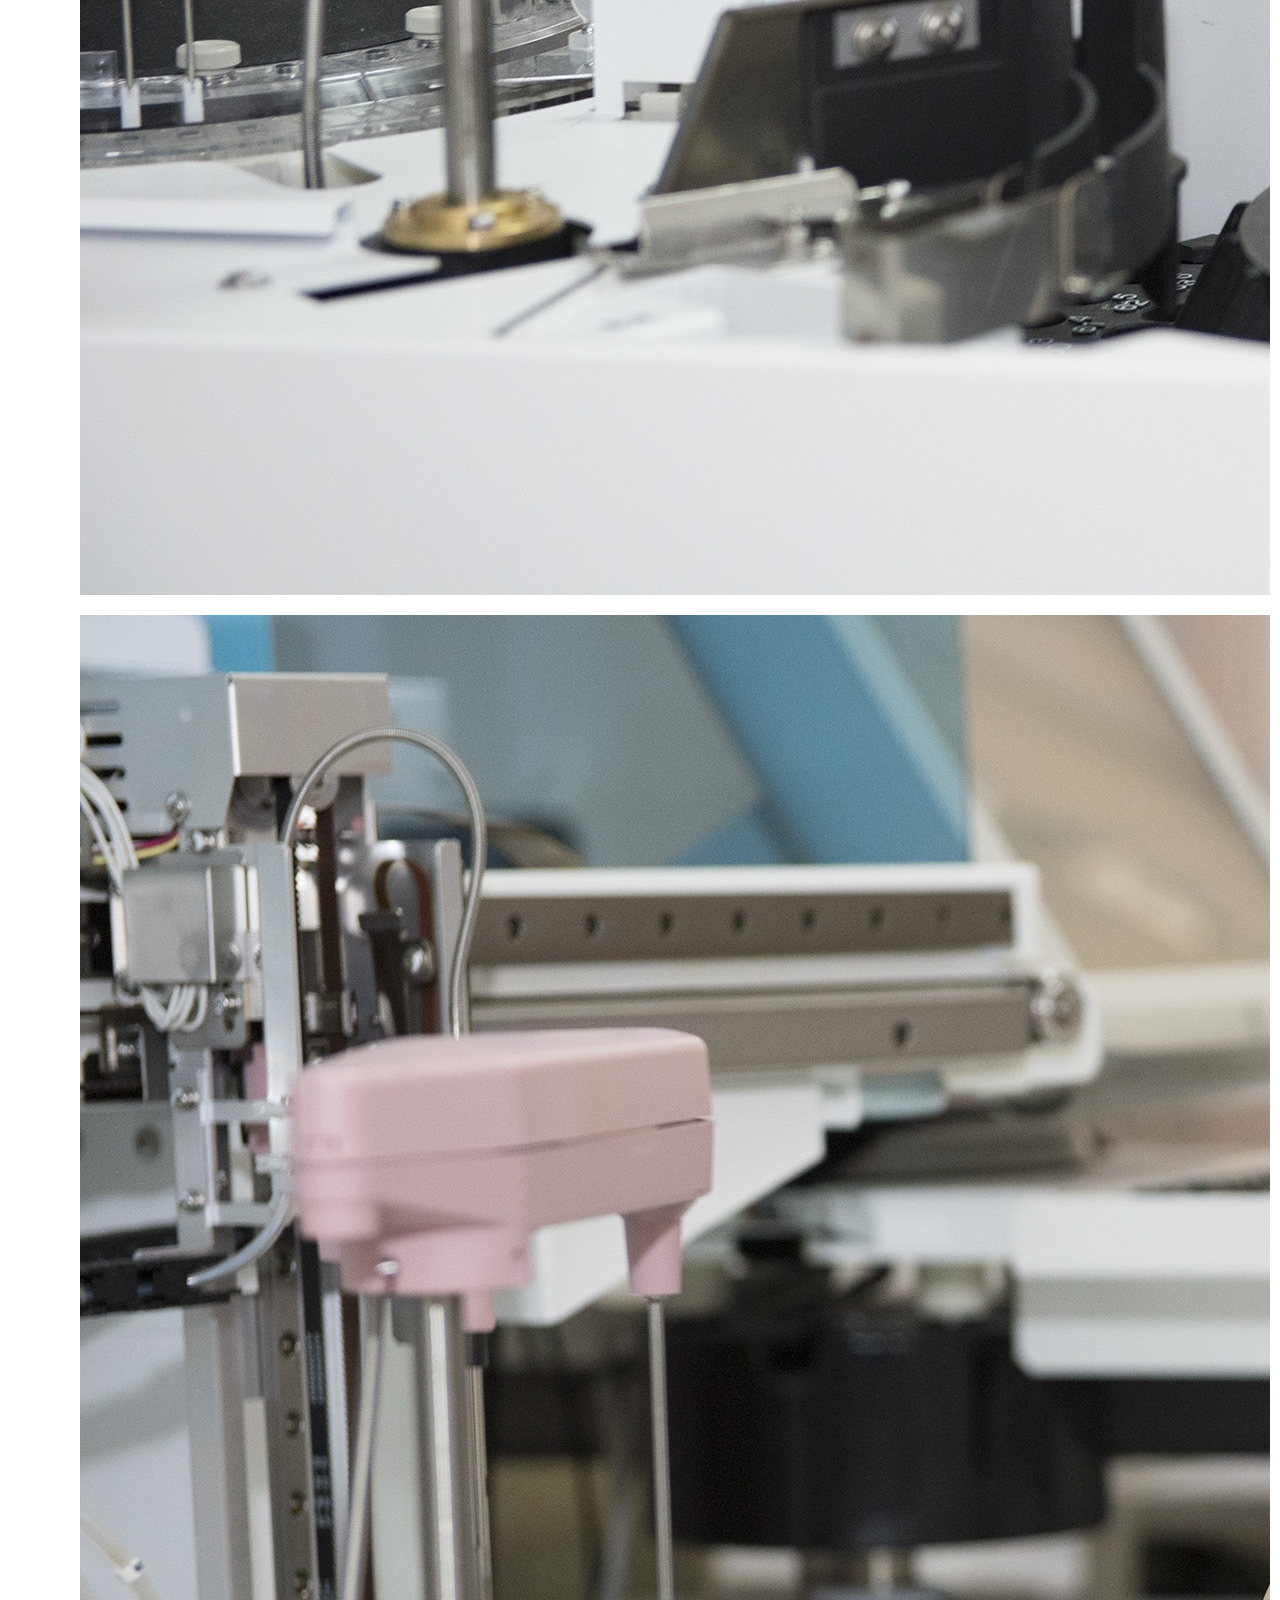
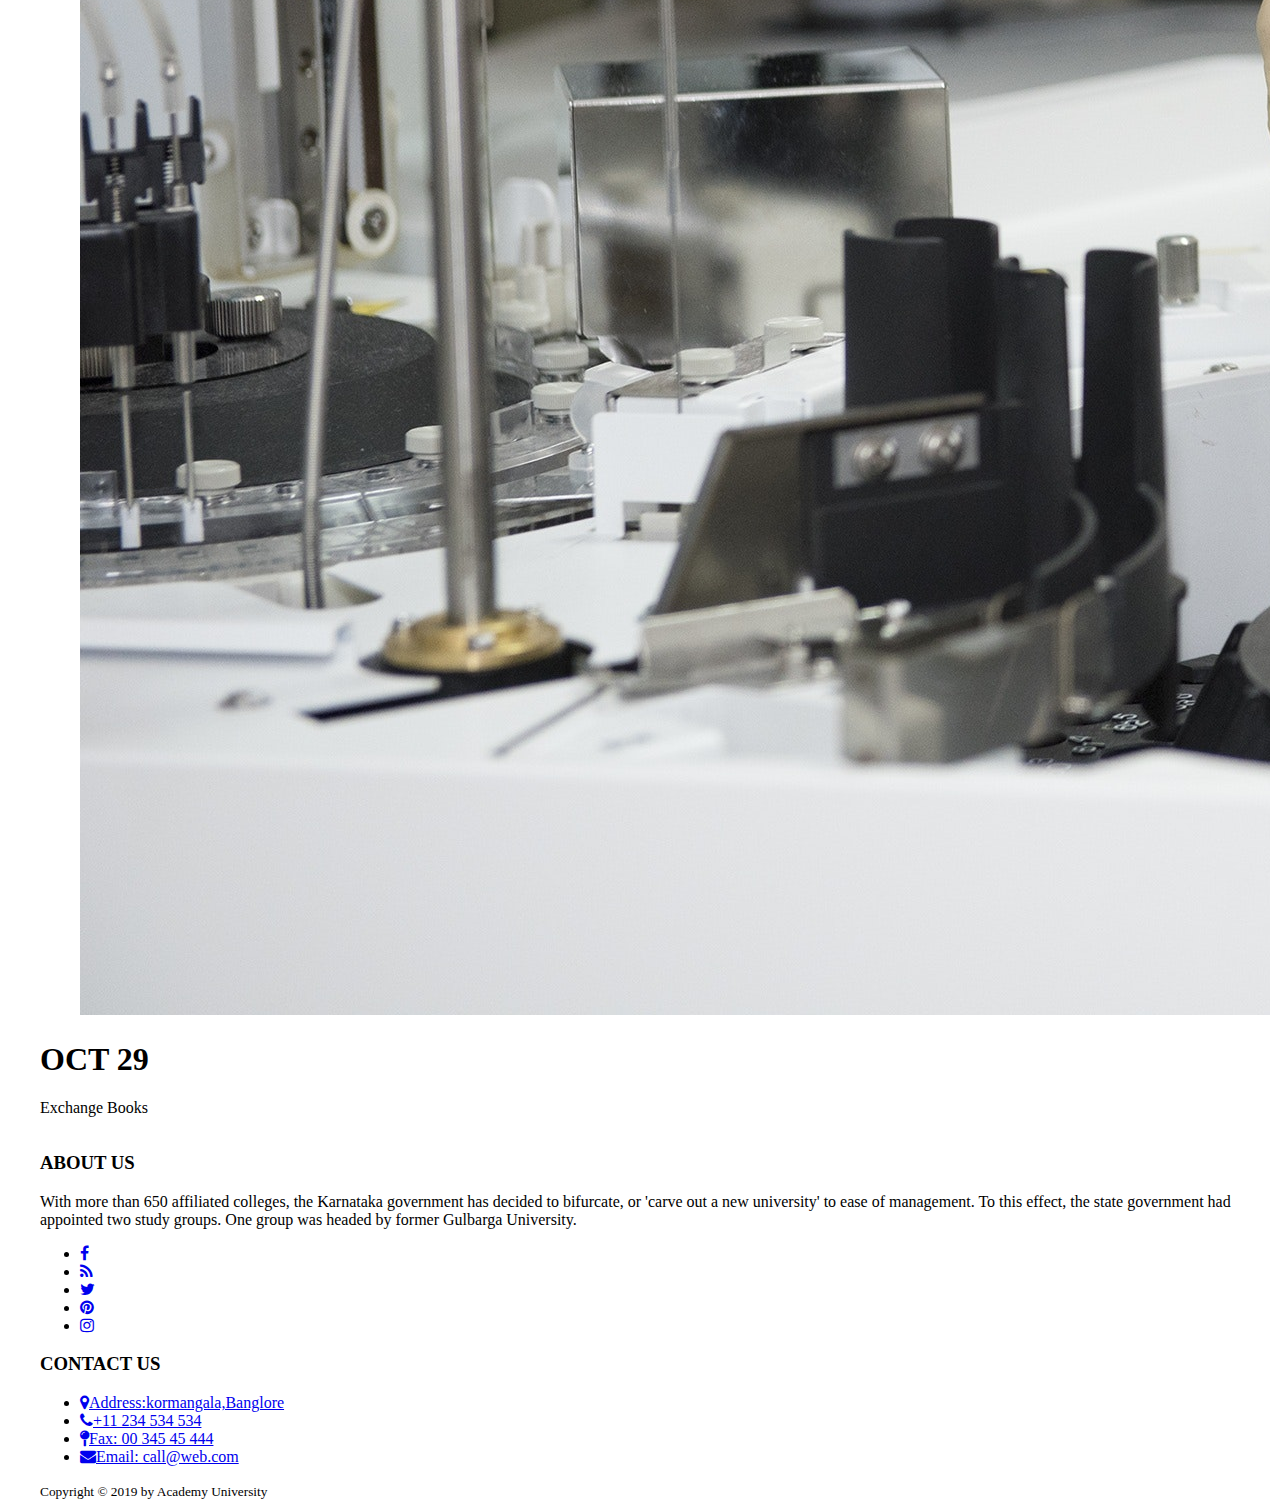
==== commit be3a53d8: "mobile admission done" ====
--- a/university/index.html
+++ b/university/index.html
@@ -92,7 +92,7 @@
 	</div>
 
 	<div class="researches">
-		<h3>RESEARCH></h3>
+		<h3>RESEARCH</h3>
 		<div class="container">
 			<div class="research">
 				<figure>
--- a/university/css/style.css
+++ b/university/css/style.css
@@ -132,7 +132,7 @@
     margin: 50px -30px 0;
 }
 .programs .admission .content {
-    background-color: blue;
+    background-color: #235d75;
     padding: 30px 20px;
     text-align: center;
 }
@@ -143,8 +143,11 @@
 }
 .programs .admission .content .field label {
     width: 30%;
+    color: white;
 }
 .programs .admission .content .field input {
     width: 70%;
     padding: 10px;
+    background: none;
+    border: 1px solid white;
 }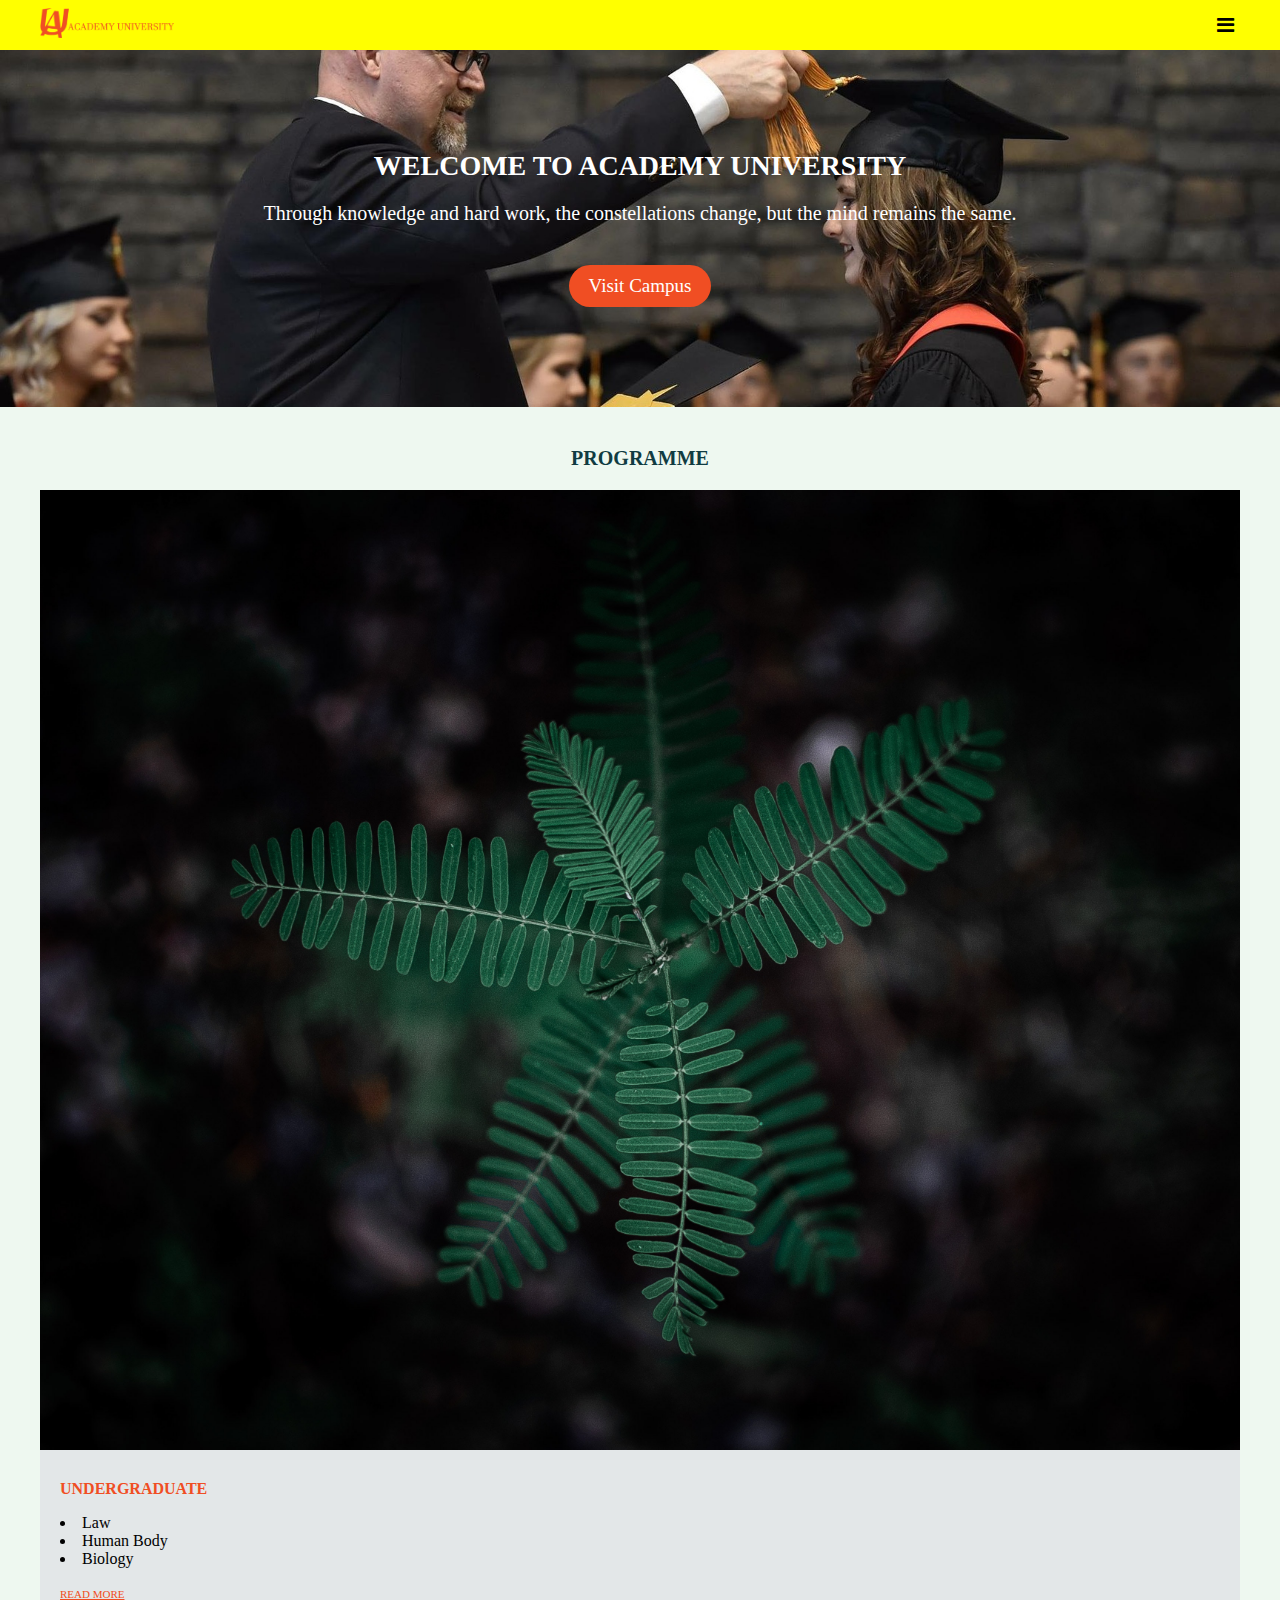
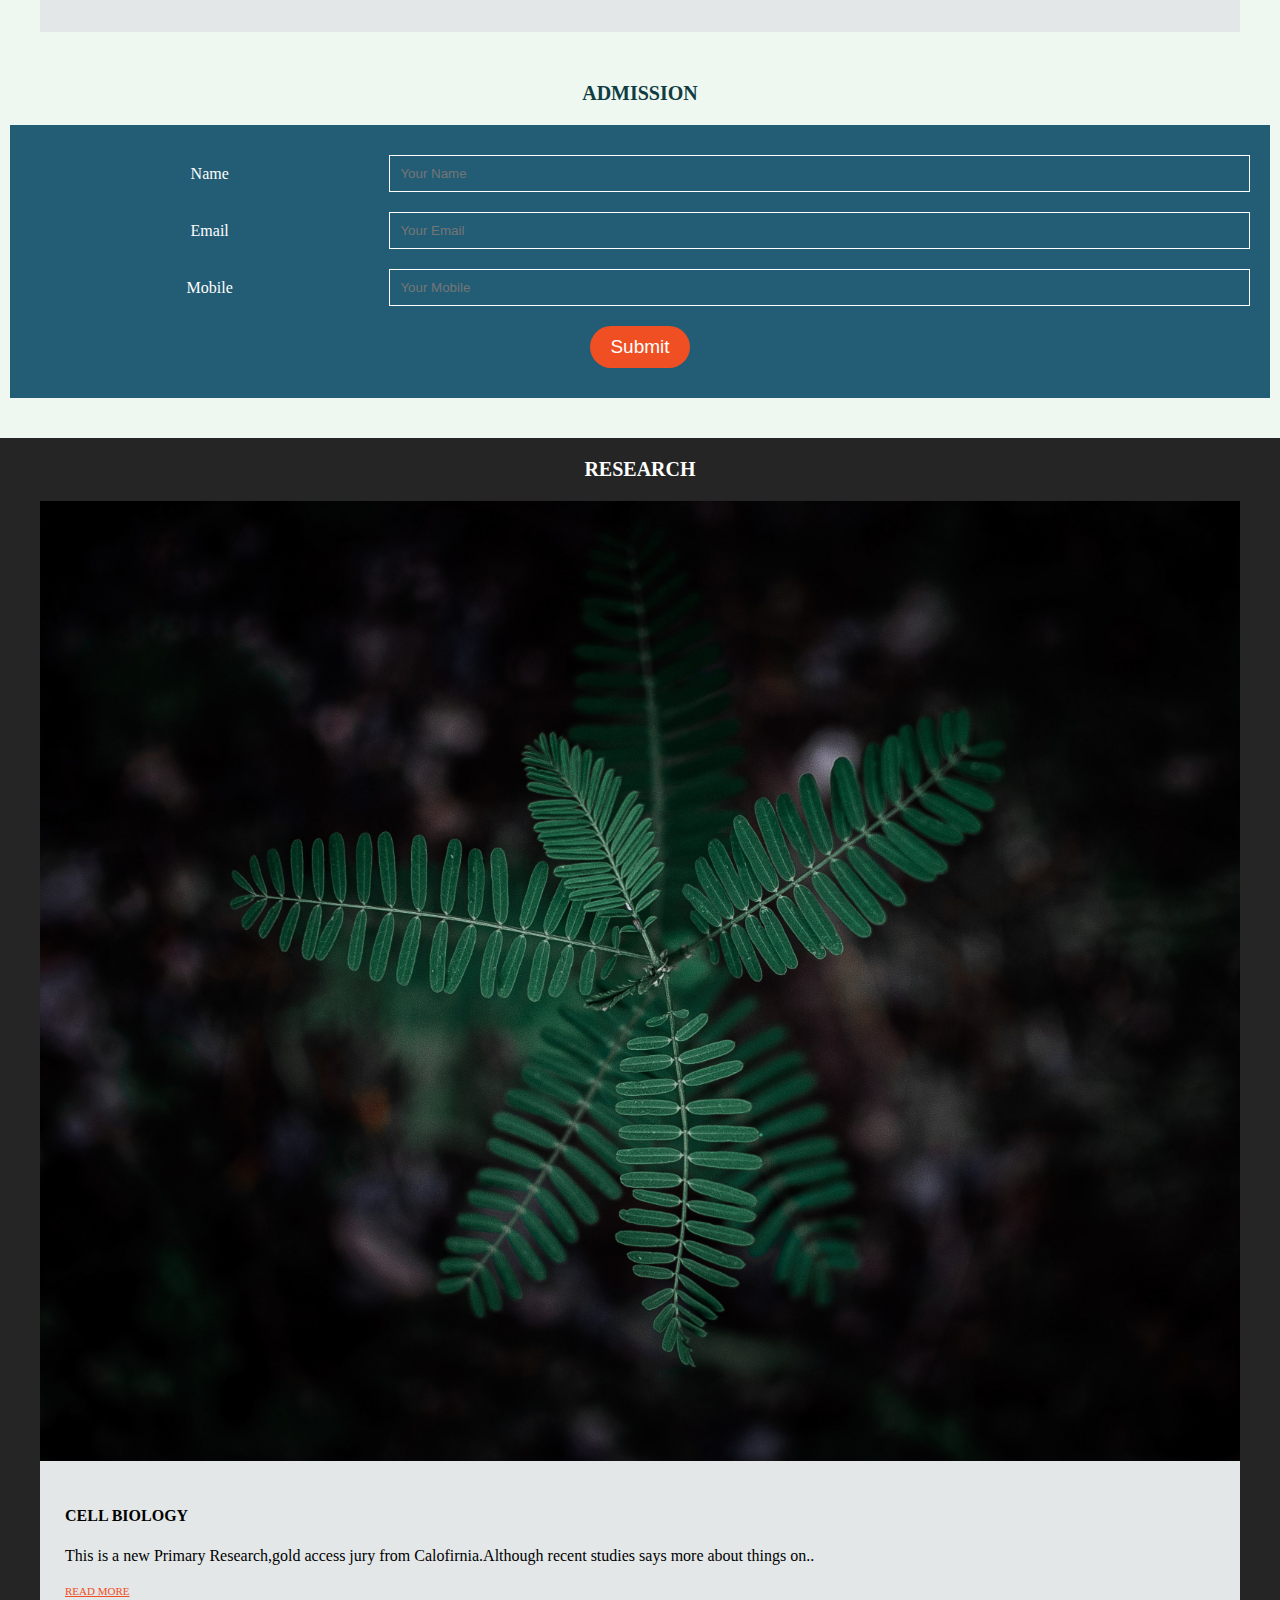
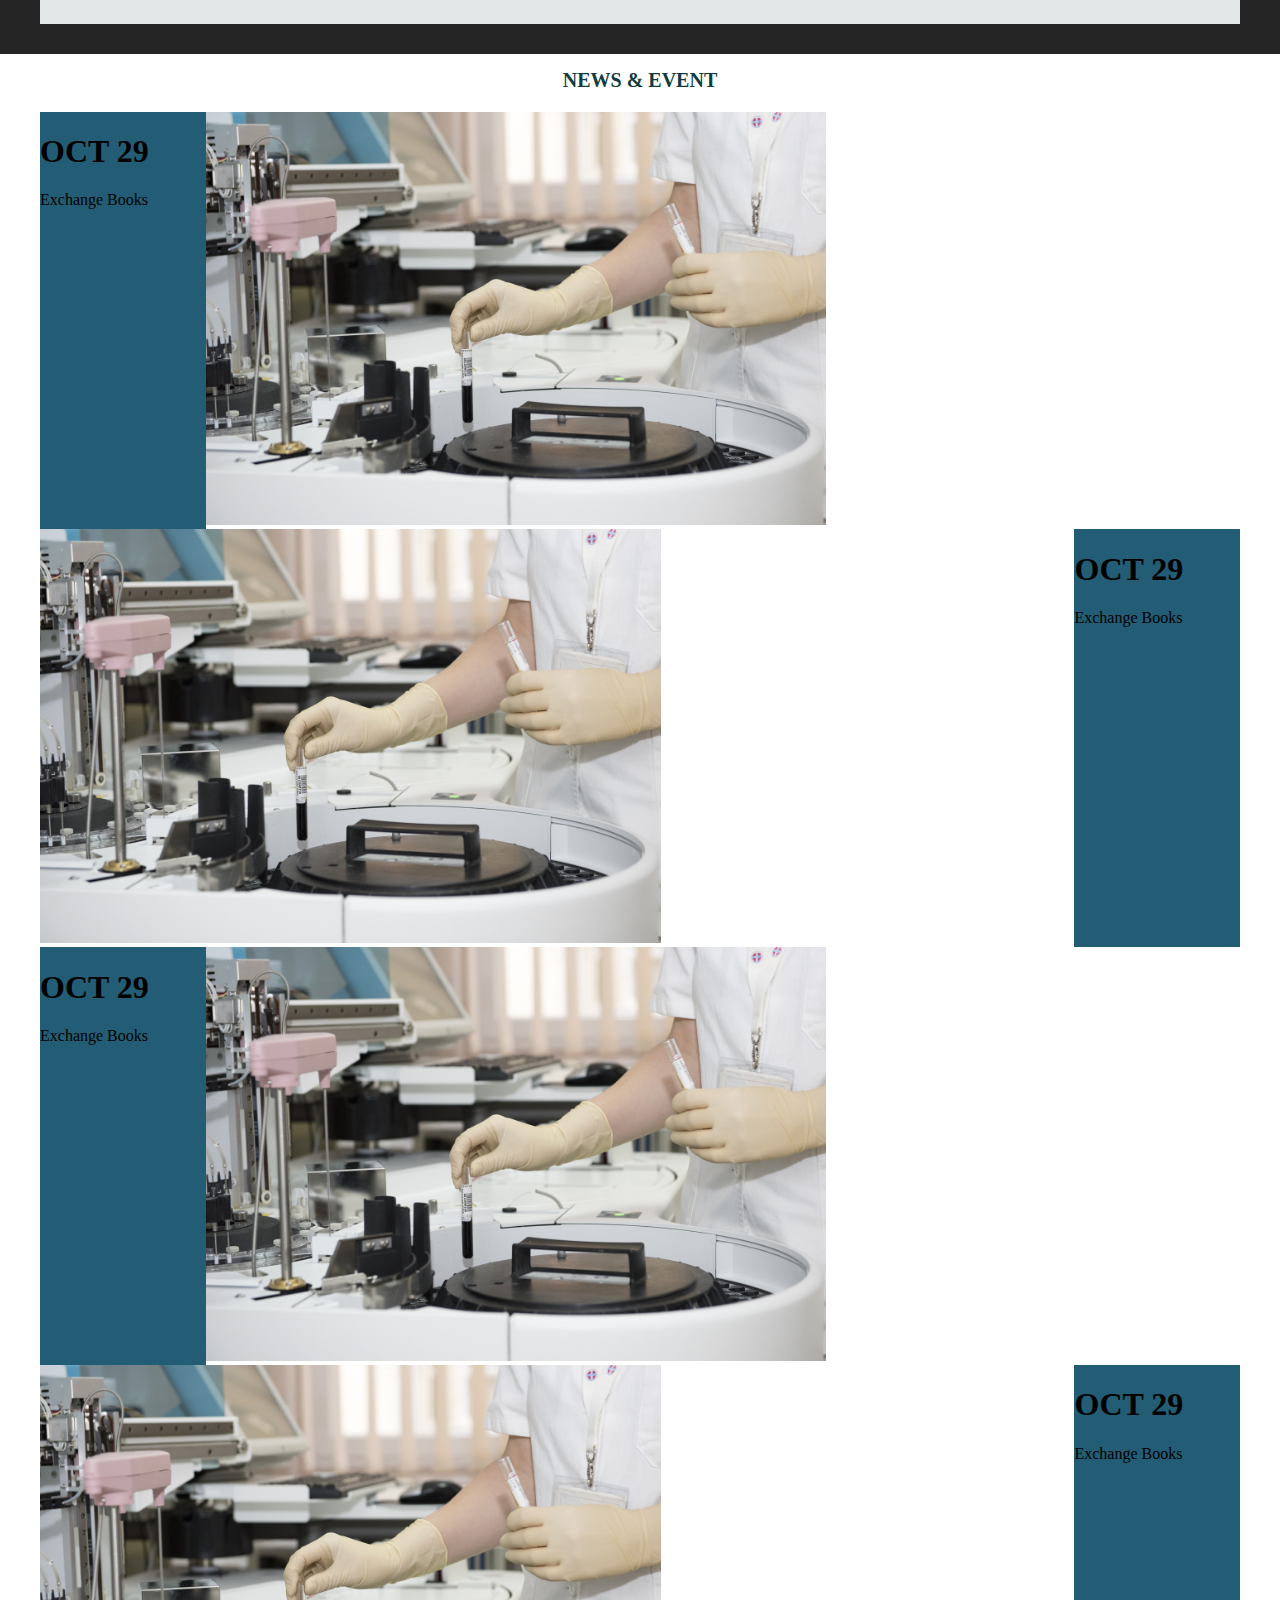
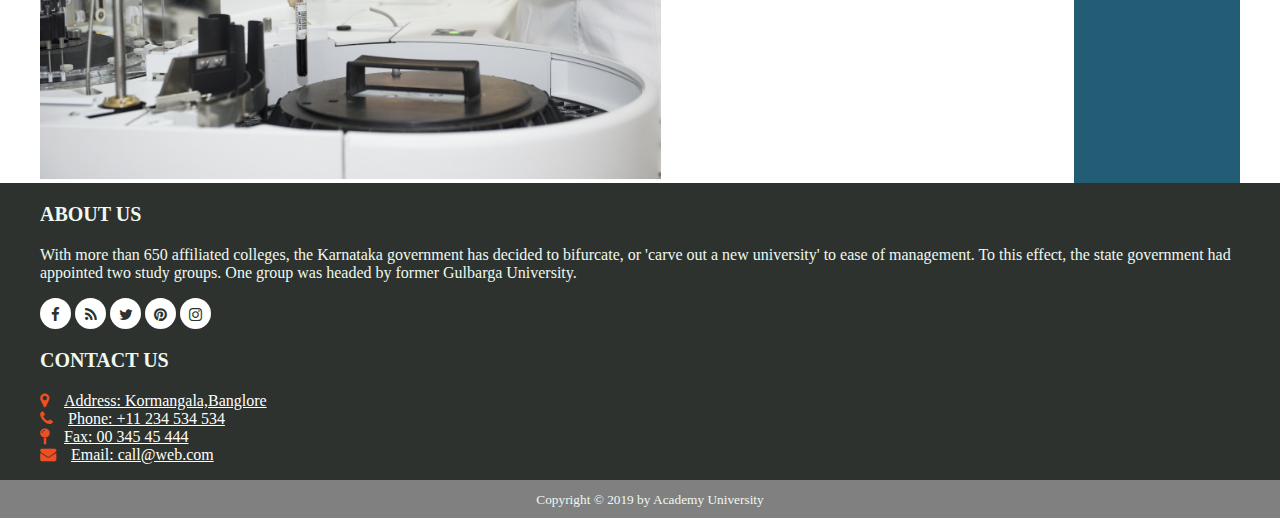
==== commit ab9ec39b: "mobile footer completed" ====
--- a/university/index.html
+++ b/university/index.html
@@ -12,6 +12,7 @@
 </head>
 
 <body>
+
 	<header>
 		<div class="container">
 			<a class="logo" href="#"><img src="images/logo2.png" alt="Academy University"></a>
@@ -92,17 +93,17 @@
 	</div>
 
 	<div class="researches">
-		<h3>RESEARCH</h3>
+		<h3 class="common-heading">RESEARCH</h3>
 		<div class="container">
 			<div class="research">
 				<figure>
 					<img src="images/research2.jpg" alt="">
 				</figure>
 				<div class="content">
-					<h4>Cellbilogy</h4>
-					<p>Lorem, ipsum dolor sit amet consectetur adipisicing elit. Aliquam natus deserunt dignissimos
-						cupiditate sequi! Vitae temporibus, consectetur quo iusto quam voluptas quas dolores non
-						reprehenderit distinctio blanditiis, excepturi sapiente doloremque!</p>
+					<h4>CELL BIOLOGY</h4>
+					<p>This is a new Primary Research,gold access jury from Calofirnia.Although recent studies says more about things
+						on..</p>
+						<a href="#">READ MORE</a>
 				</div>
 			</div>
 			<div class="research pc">
@@ -135,7 +136,7 @@
 	</div>
 
 	<div class="news-event">
-		<h3>News & Event</h3>
+		<h3 class="common-heading">NEWS & EVENT</h3>
 		<div class="container">
 			<div class="event">
 				<div class="text">
@@ -181,7 +182,7 @@
 		<div class="top">
 			<div class="container">
 				<div class="about">
-					<h3>ABOUT US</h3>
+					<h3 class="footer-heading">ABOUT US</h3>
 					<p>With more than 650 affiliated colleges, the Karnataka government has decided to bifurcate, or
 						'carve out a new university' to ease of management. To this effect, the state government had
 						appointed two study groups. One group was headed by former Gulbarga University.</p>
@@ -195,13 +196,13 @@
 				</div>
 
 				<div class="contact">
-					<h3>CONTACT US</h3>
+					<h3 class="footer-heading">CONTACT US</h3>
 					<ul>
 						<li>
-							<a href="#"><i class="fa fa-map-marker"></i>Address:kormangala,Banglore</a>
-						</li>
-						<li>
-							<a href="#"><i class="fa fa-phone"></i>+11 234 534 534</a>
+							<a href="#"><i class="fa fa-map-marker"></i>Address: Kormangala,Banglore</a>
+						</li>
+						<li>
+							<a href="#"><i class="fa fa-phone"></i>Phone: +11 234 534 534</a>
 						</li>
 						<li>
 							<a href="#"><i class="fa fa-map-pin"></i>Fax: 00 345 45 444</a>
--- a/university/css/style.css
+++ b/university/css/style.css
@@ -150,4 +150,110 @@
     padding: 10px;
     background: none;
     border: 1px solid white;
-}+}
+
+/**************/
+/* programme */
+/**************/
+
+.researches {
+    background-color: #252525;
+    padding-bottom: 30px;
+}
+.researches .common-heading {
+    color: #ffffff;
+    margin: 0;
+    padding: 20px;
+    
+}
+.researches .research img {
+    width: 100%;
+    display: block;
+}
+.researches .research figure {
+    margin: 0;
+}
+.researches .research .content {
+    background-color: #e3e7e8;
+    padding: 25px;
+}
+.researches .research  a {
+    font-size: 11px;
+    color: #f04e23;
+}
+
+/**************/
+/* news&event */
+/**************/
+.news-event .event {
+    display: flex;
+}
+.news-event h3 {
+    padding-top: 15px;
+}
+.news-event .event .text {
+    width: 40%;
+    background-color: #235d75;
+}
+.news-event .event figure {
+    margin: 0;
+}
+.news-event .event img{
+    width: 60%;
+}
+
+/**************/
+/* footer */
+/**************/
+ footer {
+    background-color: #2d322e;
+    color: #eff9f1;
+ }
+ footer .footer-heading {
+      color: #eff9f1;
+      font-size: 20px;
+      text-align: left;
+ }
+ footer ul {
+     padding: 0;
+ }
+footer ul li {
+    list-style: none;
+    /* padding: 0; */
+}
+footer .top .about ul li {
+    border-radius: 50%;
+    height: 15px;
+    width: 15px;
+    display: inline-block;
+    background-color: #fff;
+    padding: 8px;
+    text-align: center;
+    /* padding: 0; */
+}
+footer .top .about ul a {
+    color: #2d322e;
+}
+footer .top .about ul li i {
+    font-size: 15px;
+    /* margin: 10px; */
+}
+footer .top .contact i {
+    color: #f04e23;
+    margin-right: 15px;
+}
+footer .top .contact a {
+    color: white;
+}
+
+
+
+
+
+
+footer .bottom {
+    padding: 10px;
+    background: grey;
+    width: 100%;
+    text-align: center;
+}
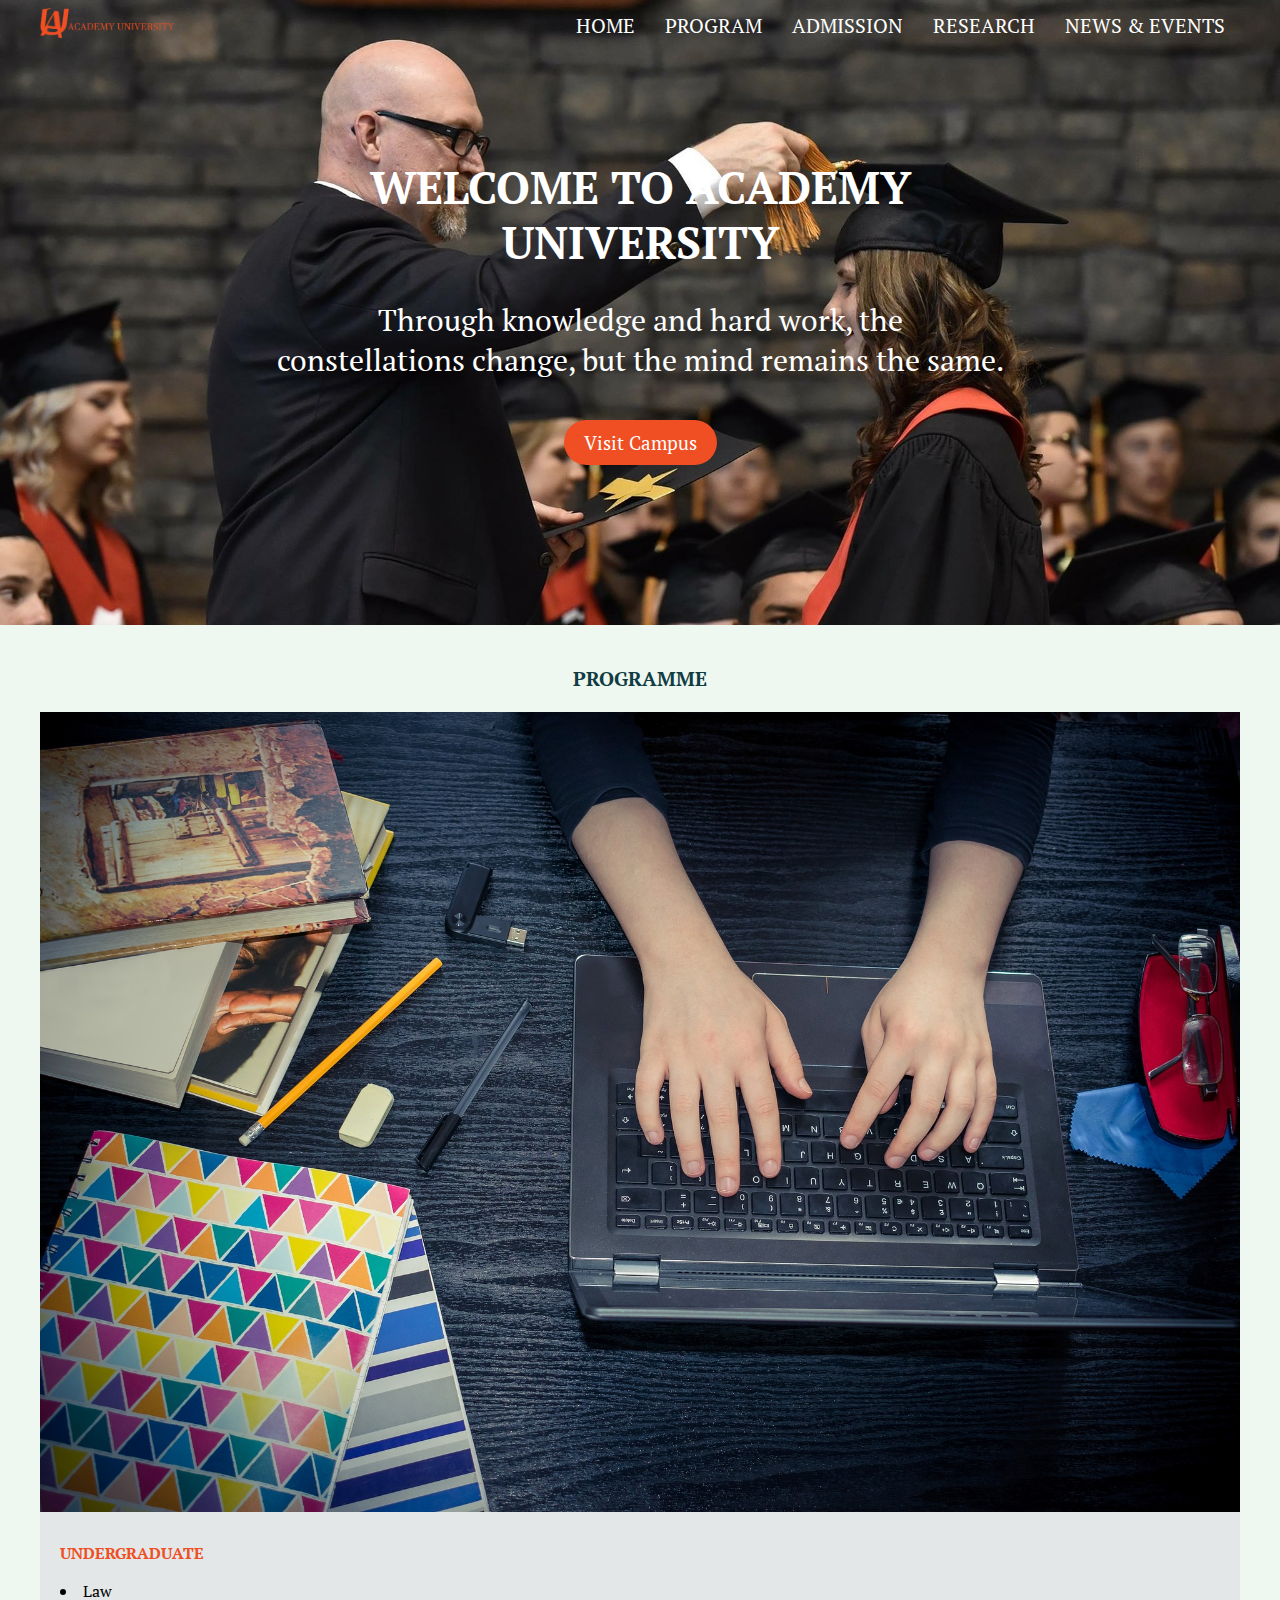
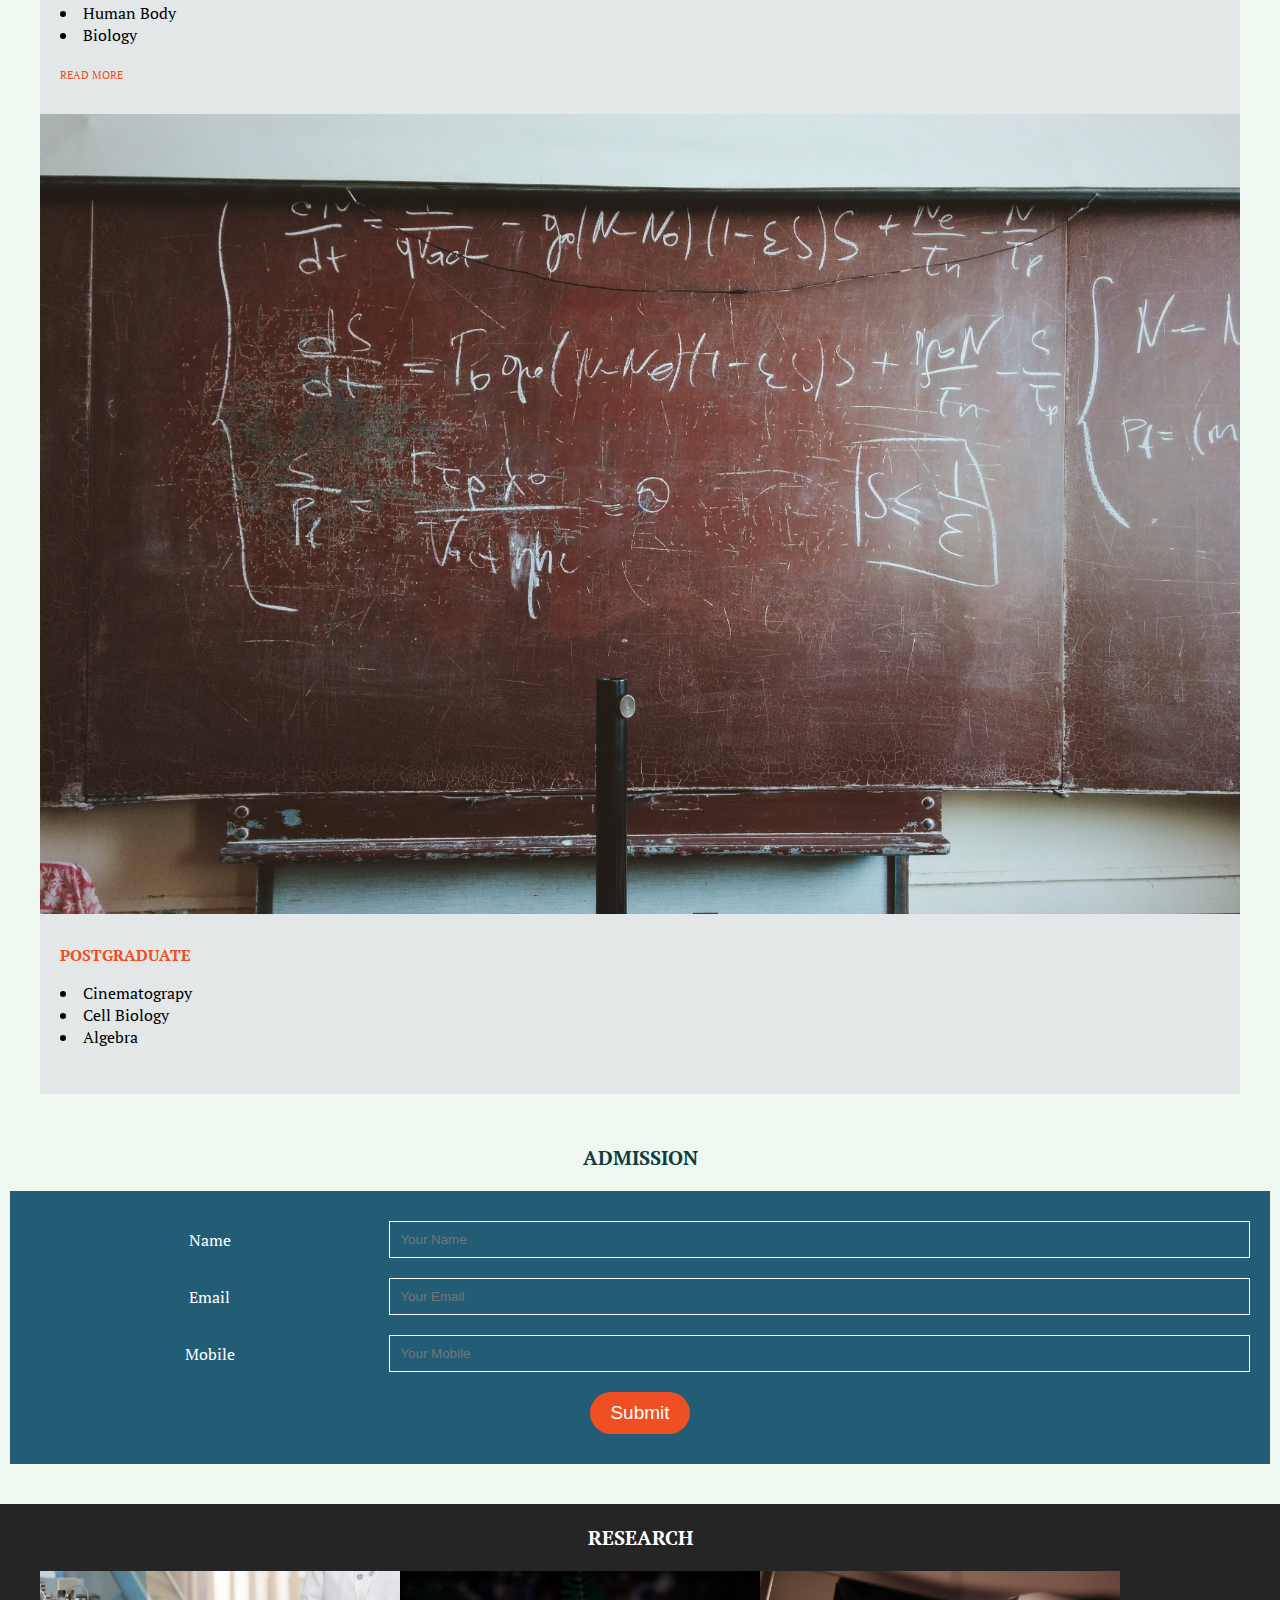
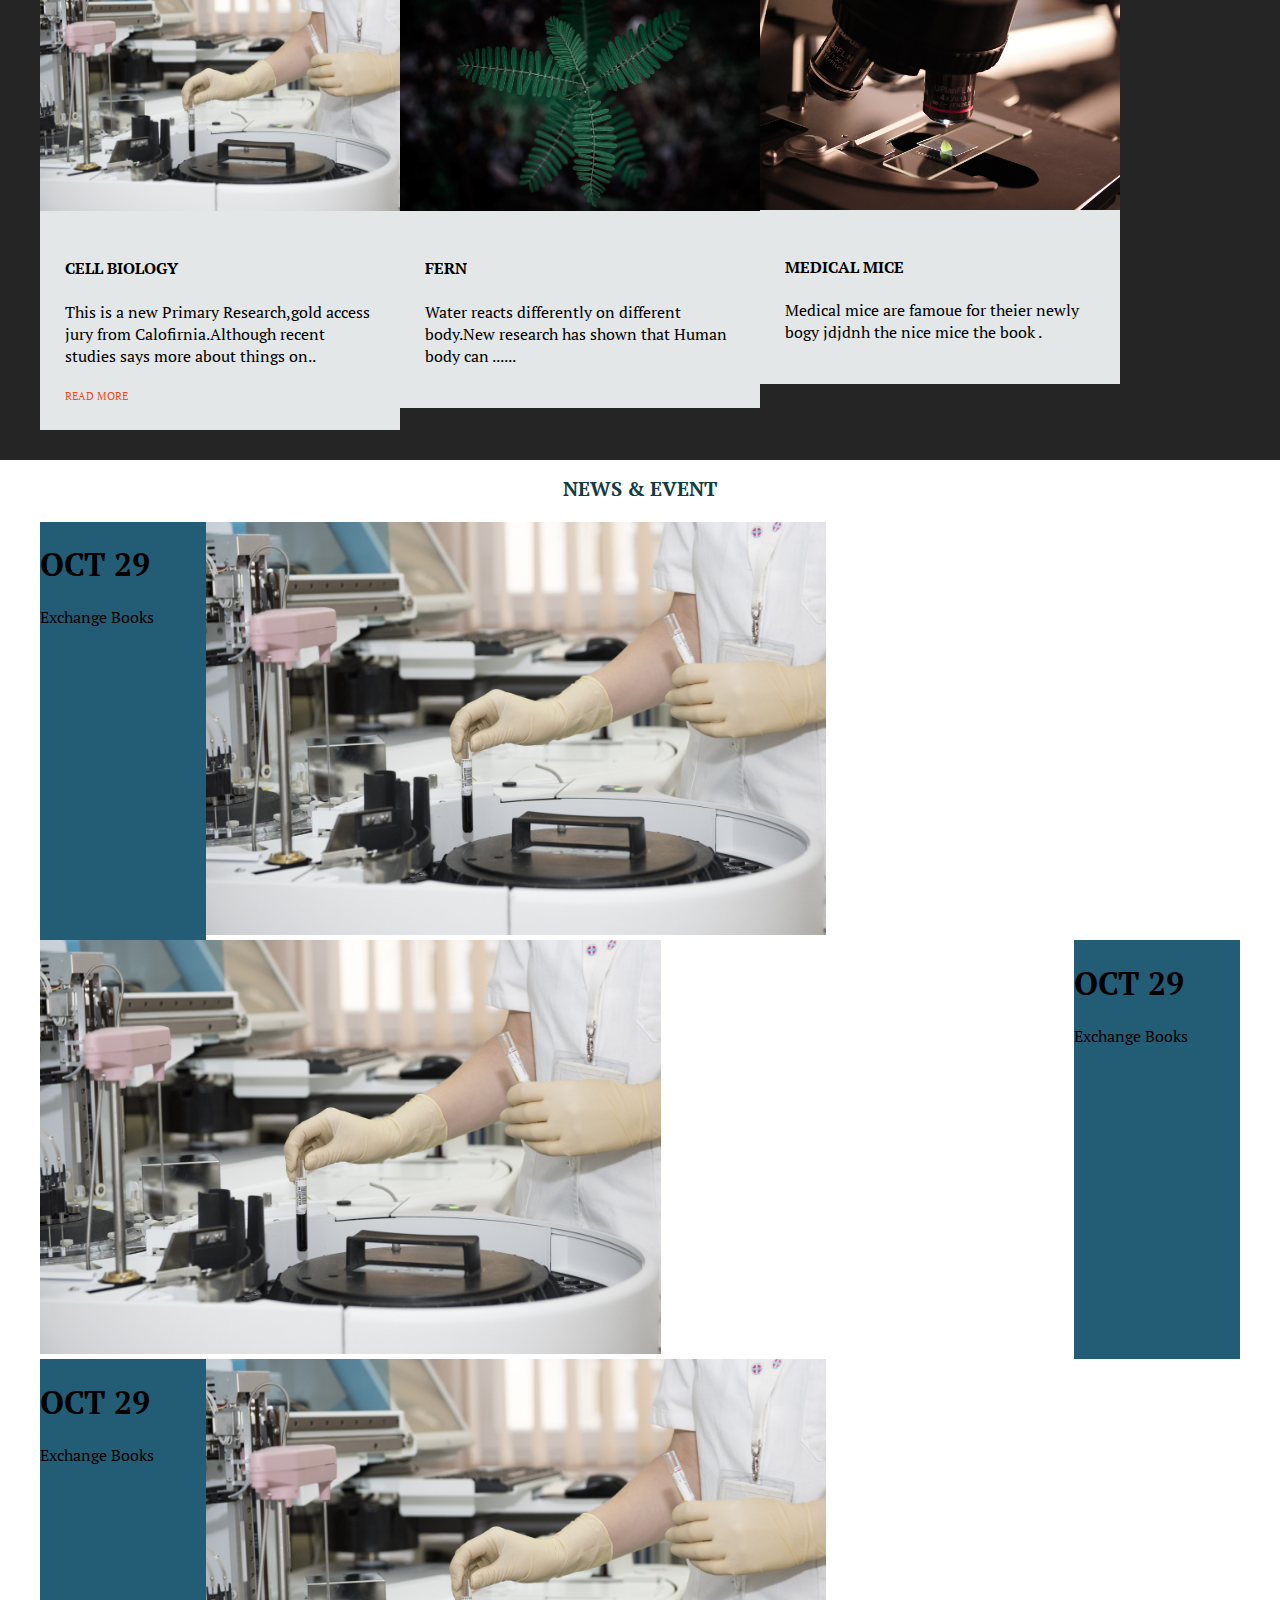
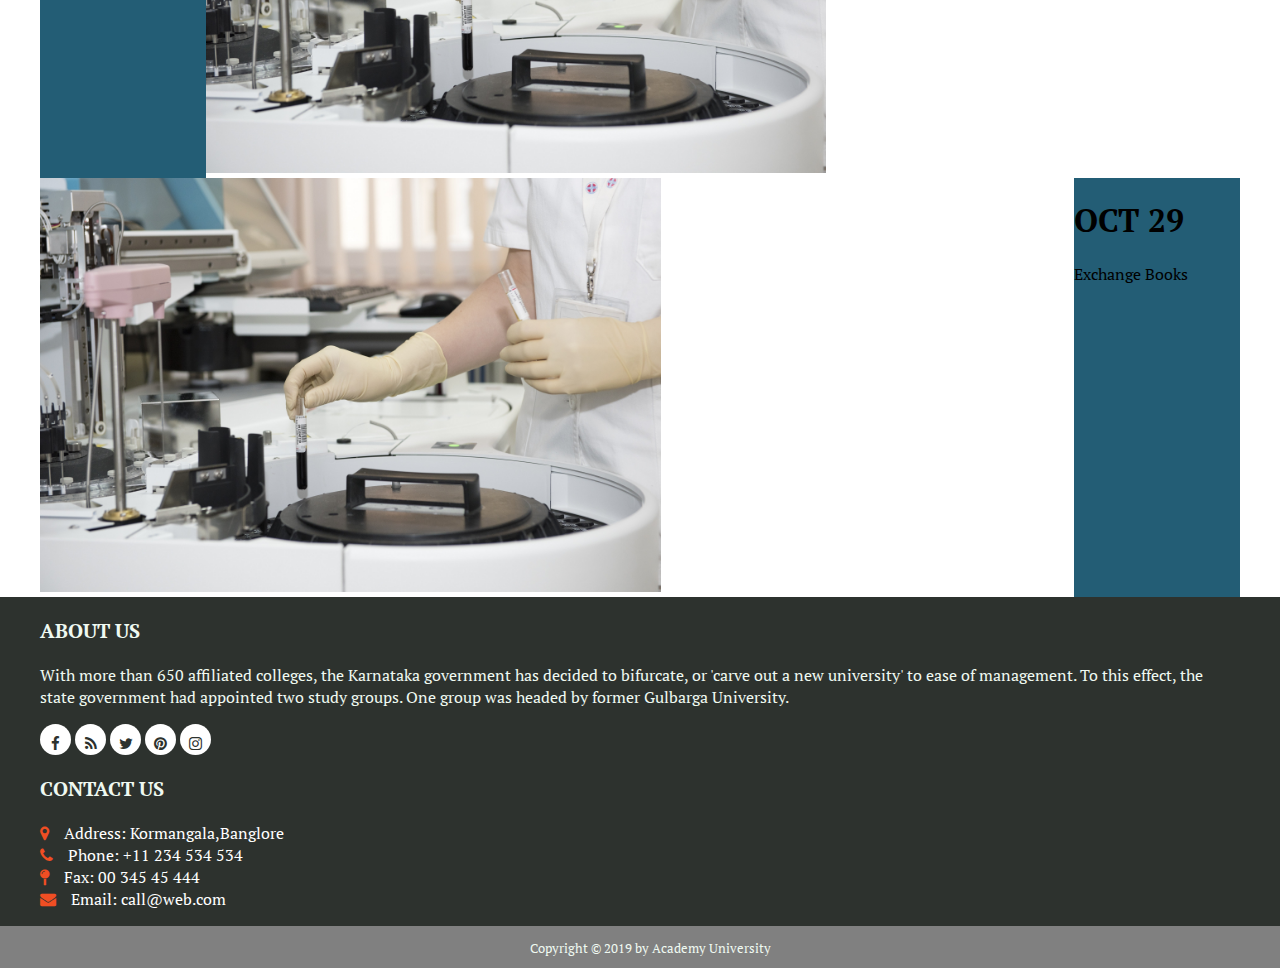
==== commit 903a93d9: "pc banner completed" ====
--- a/university/index.html
+++ b/university/index.html
@@ -17,7 +17,7 @@
 		<div class="container">
 			<a class="logo" href="#"><img src="images/logo2.png" alt="Academy University"></a>
 
-			<nav class="pc">
+			<nav class="pc nav-box">
 				<ul>
 					<li><a href="#">HOME</a></li>
 					<li><a href="#">PROGRAM</a></li>
@@ -33,8 +33,8 @@
 
 	<div class="banner">
 		<div class="container">
-			<h1>WELCOME TO ACADEMY UNIVERSITY</h1>
-			<P>Through knowledge and hard work, the constellations change, but the mind remains the same.</P>
+			<h1>WELCOME TO ACADEMY<br>UNIVERSITY</h1>
+			<P>Through knowledge and hard work, the<br>constellations change, but the mind remains the same.</P>
 			<a class="common-btn" href="#">Visit Campus</a>
 		</div>
 	</div>
@@ -45,7 +45,7 @@
 			<div class="programs-outer">
 				<div class="program">
 					<figure>
-						<img src="images/research2.jpg" alt="">
+						<img src="images/ug.jpg" alt="">
 					</figure>
 					<div class="text">
 						<h4>UNDERGRADUATE</h4>
@@ -59,14 +59,14 @@
 				</div>
 				<div class="program pc">
 					<figure>
-						<img src="images/research2.jpg" alt="">
+						<img src="images/pg.jpg" alt="">
 					</figure>
 					<div class="text">
-						<h4>UNDERGRADUATE</h4>
+						<h4>POSTGRADUATE</h4>
 						<ul>
-							<li>Law</li>
-							<li>Human Body</li>
-							<li>Biology</li>
+							<li>Cinematograpy</li>
+							<li>Cell Biology</li>
+							<li>Algebra</li>
 						</ul>
 					</div>
 				</div>
@@ -97,7 +97,7 @@
 		<div class="container">
 			<div class="research">
 				<figure>
-					<img src="images/research2.jpg" alt="">
+					<img src="images/research1.jpg" alt="">
 				</figure>
 				<div class="content">
 					<h4>CELL BIOLOGY</h4>
@@ -106,30 +106,23 @@
 						<a href="#">READ MORE</a>
 				</div>
 			</div>
+			<div class=" research pc">
+				<figure>
+					<img src="images/research2.jpg" alt="">
+				</figure>
+				<div class="content">
+					<h4>FERN</h4>
+					<p>Water reacts differently on different body.New research has shown that Human body can ...... </p>
+				</div>
+			</div>
 			<div class="research pc">
 				<figure>
-					<img src="images/research2.jpg" alt="">
+					<img src="images/research11.jpg" alt="">
 				</figure>
 				<div class="content">
-					<h4>Cellbilogy</h4>
-					<p>Lorem, ipsum dolor sit amet consectetur adipisicing elit. Aliquam natus deserunt dignissimos
-						cupiditate
-						sequi! Vitae temporibus, consectetur quo iusto quam voluptas quas dolores non reprehenderit
-						distinctio
-						blanditiis, excepturi sapiente doloremque!</p>
-				</div>
-			</div>
-			<div class="research pc">
-				<figure>
-					<img src="images/research2.jpg" alt="">
-				</figure>
-				<div class="content">
-					<h4>Cellbilogy</h4>
-					<p>Lorem, ipsum dolor sit amet consectetur adipisicing elit. Aliquam natus deserunt dignissimos
-						cupiditate
-						sequi! Vitae temporibus, consectetur quo iusto quam voluptas quas dolores non reprehenderit
-						distinctio
-						blanditiis, excepturi sapiente doloremque!</p>
+					<h4>MEDICAL MICE</h4>
+					<p>Medical mice are famoue for theier newly bogy jdjdnh the nice mice the book .
+</p>
 				</div>
 			</div>
 		</div>
--- a/university/css/style.css
+++ b/university/css/style.css
@@ -7,6 +7,8 @@
 } */
 body {
     margin: 0;
+    font-family: 'PT Serif',
+    serif;
 }
 
 .container {
@@ -45,10 +47,10 @@
 }
 
 /**************/
-/* banner */
+/* header*/
 /**************/
 header {
-    background-color: yellow;
+    background-color: #e3e7e8;
 }
 
 header .container {
@@ -245,15 +247,104 @@
 footer .top .contact a {
     color: white;
 }
-
-
-
-
-
-
 footer .bottom {
     padding: 10px;
     background: grey;
     width: 100%;
     text-align: center;
 }
+
+@media only screen and (min-width: 992px) {
+
+    .pc {
+        display: block;
+} 
+.body {
+    margin: 0 auto;
+}
+
+a {
+   text-decoration: none; 
+}
+header .menu-btn {
+    display: none;
+
+}
+header nav ul {
+    display: flex;
+    justify-content: space-between;
+    overflow: hidden;
+    list-style: none;
+    
+}
+
+header nav ul li {
+    font-size: 20px;
+    /* font-weight: bold; */
+    margin: 15px;
+}
+header nav ul li a {
+    color: white;
+}
+header nav ul li a:hover {
+    color: #f04e23;
+}
+
+/**************/
+/* banner */
+/**************/
+.banner {
+    margin-top: -50px;
+    padding: 160px 0;
+    
+}
+.banner h1 {
+      line-height: 55px;
+      font-size: 45px;
+      margin-bottom: 30px;
+      font-weight: bold;
+}
+.banner p {
+    font-size: 30px;
+    margin-top: 30px;
+}
+
+/**************/
+/* program */
+/**************/
+
+
+
+
+
+
+
+/**************/
+/* research */
+/**************/
+
+
+
+
+.researches .research {
+    width:30%;
+    float: left;
+}
+
+
+
+
+
+
+
+
+
+
+
+
+
+
+
+
+
+}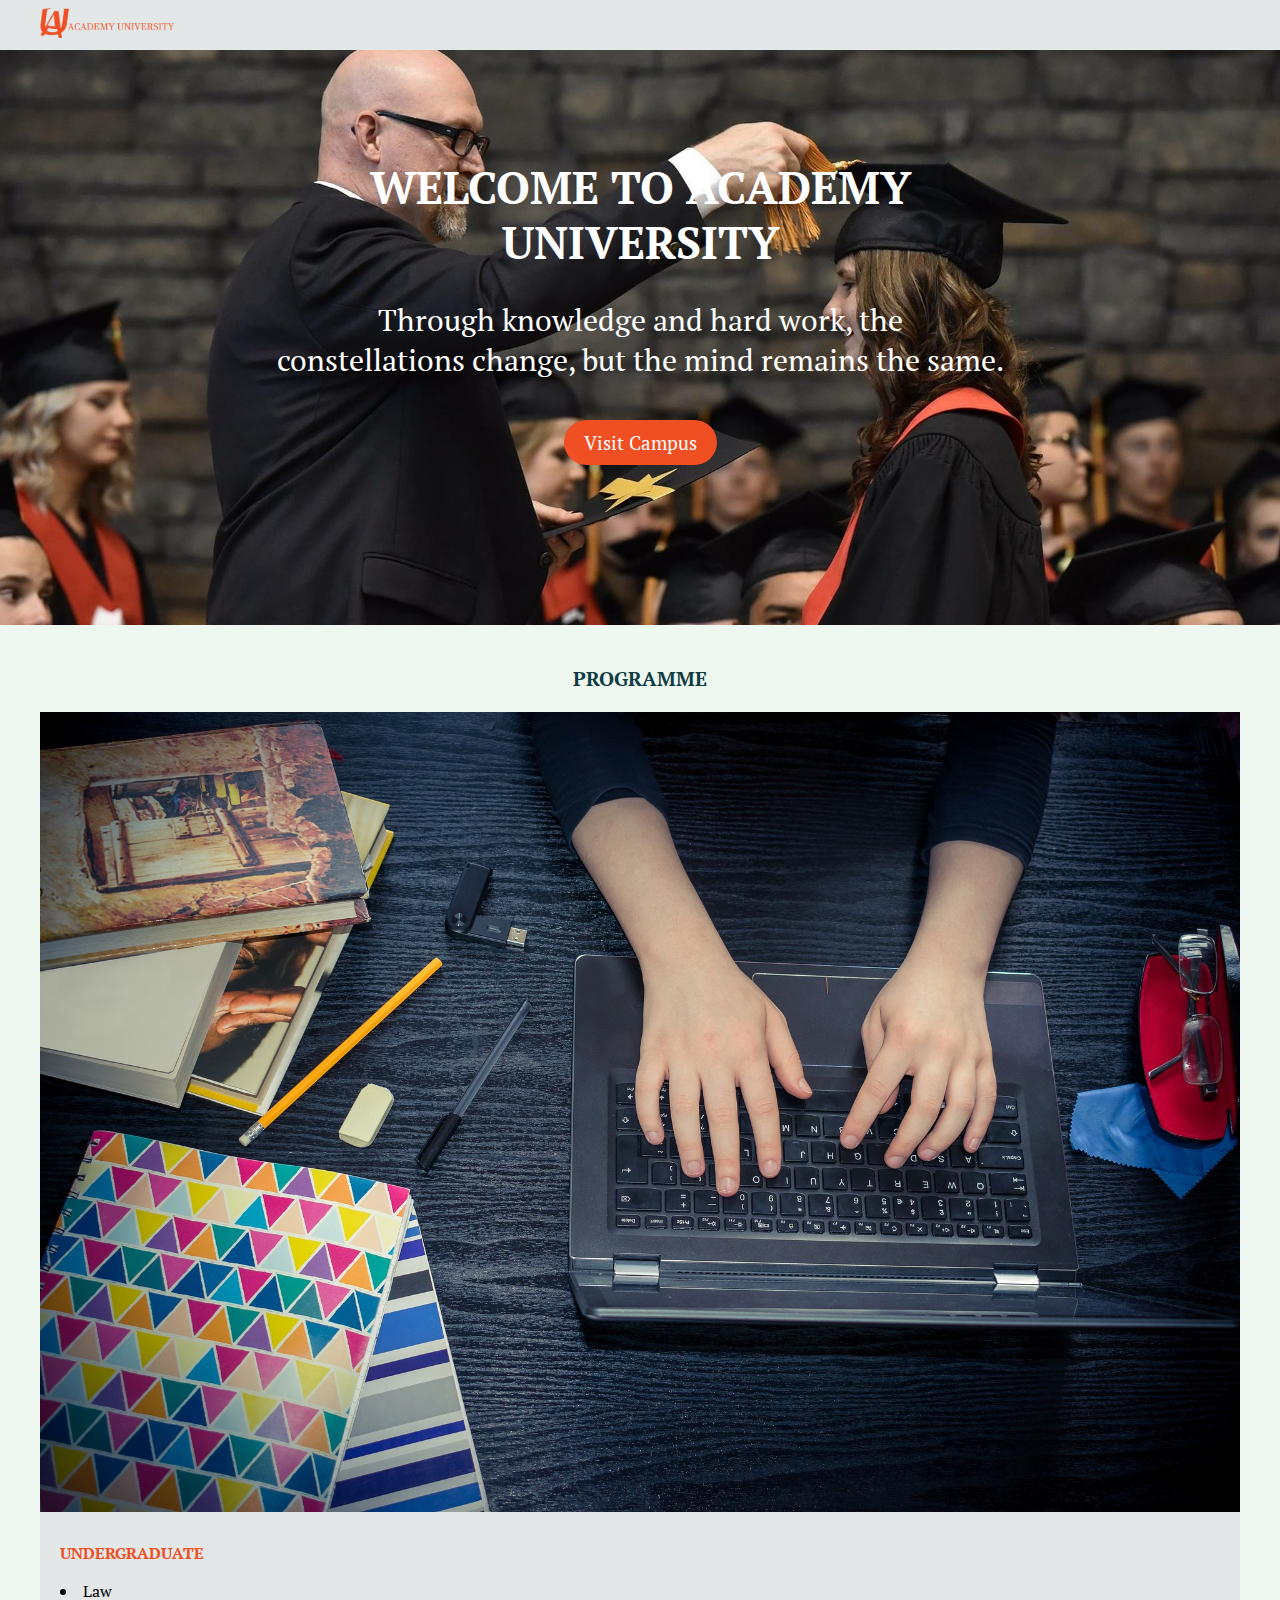
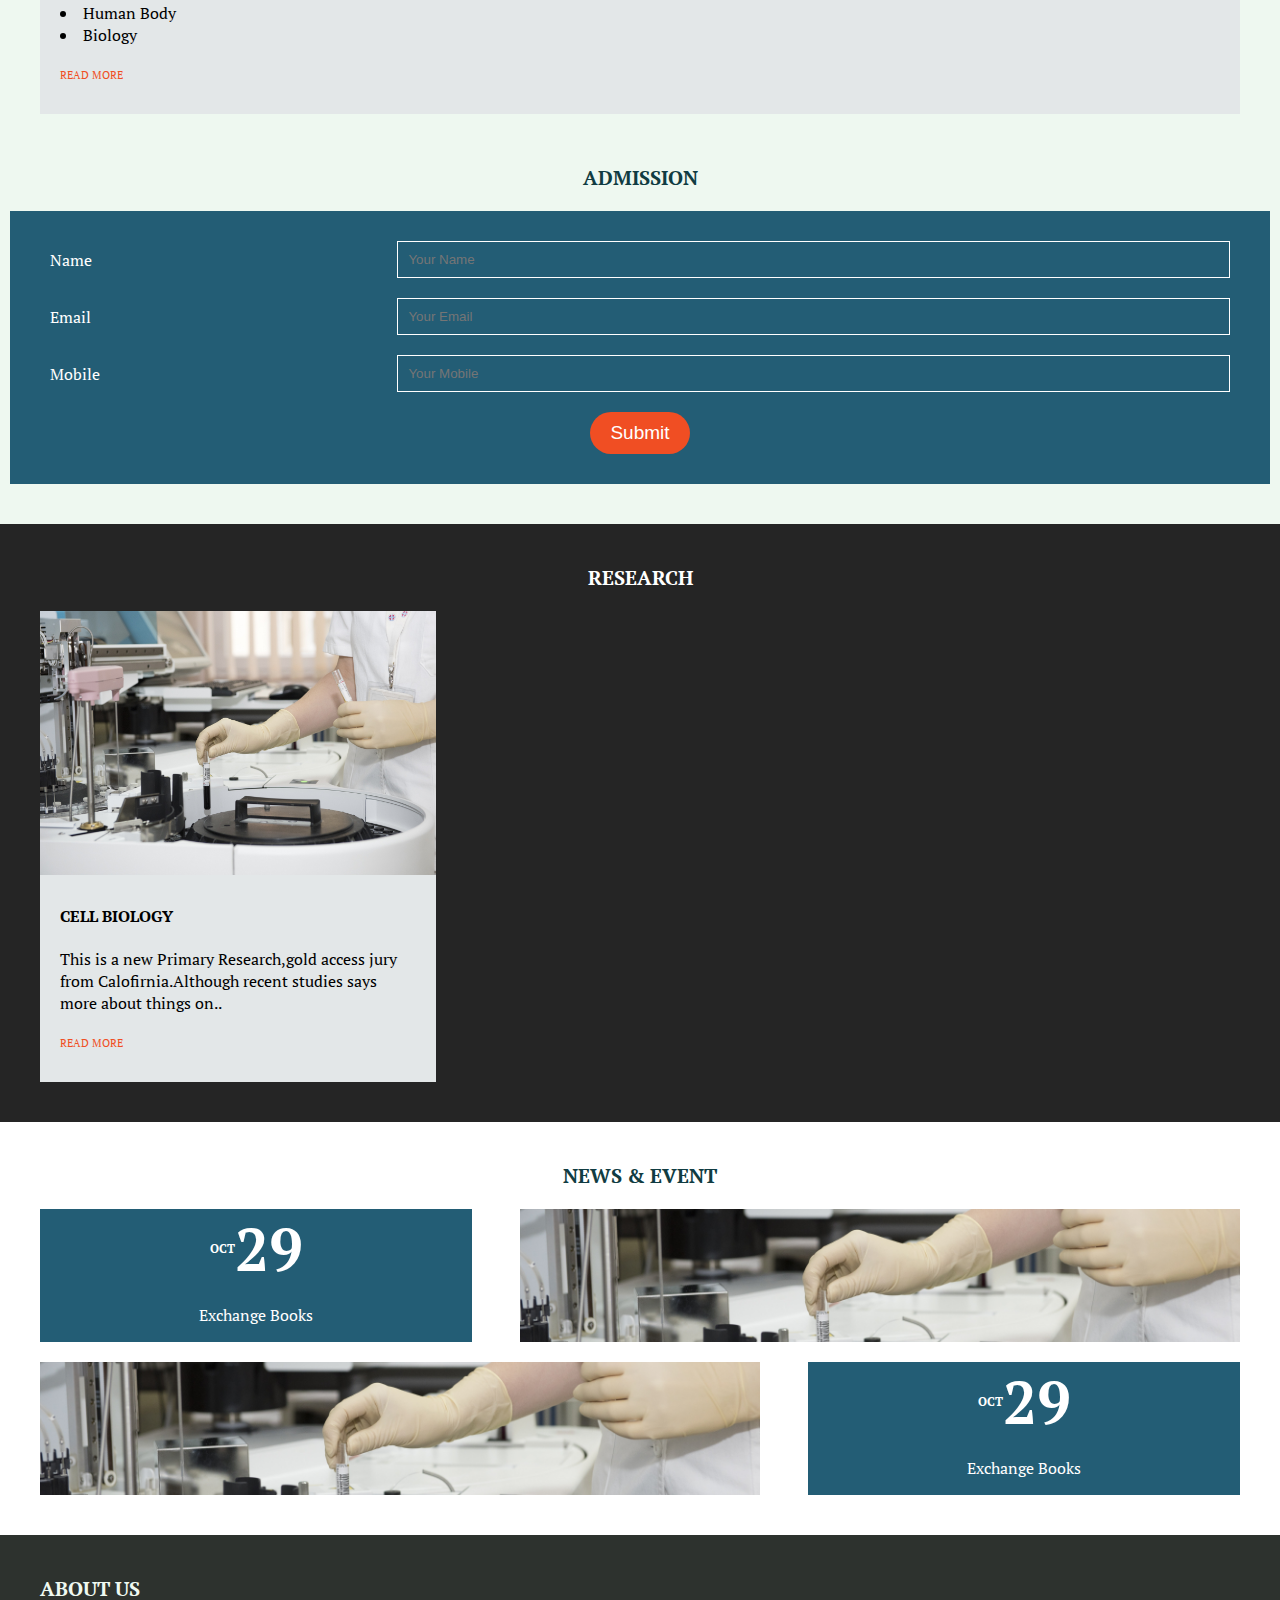
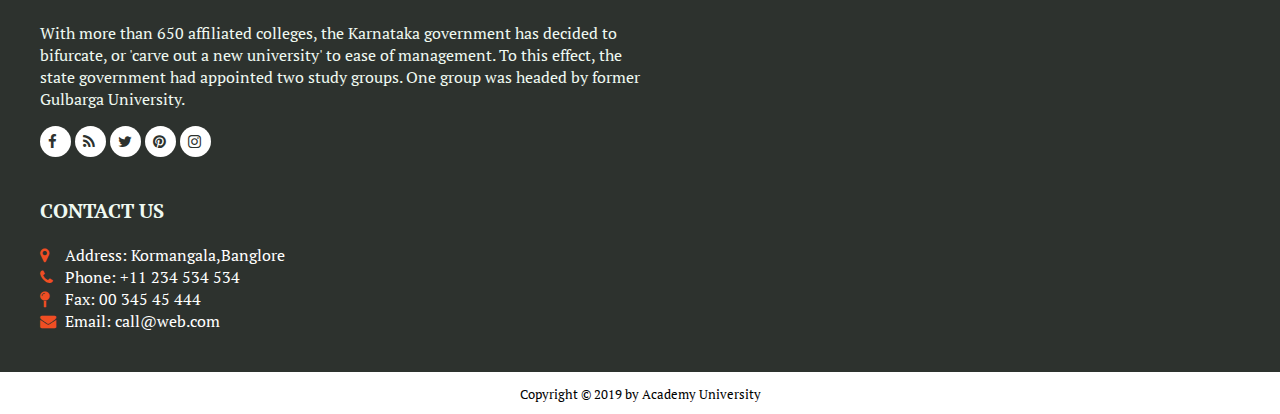
==== commit 69e606ae: "mb design done" ====
--- a/university/index.html
+++ b/university/index.html
@@ -106,7 +106,7 @@
 						<a href="#">READ MORE</a>
 				</div>
 			</div>
-			<div class=" research pc">
+			<div class="research pc">
 				<figure>
 					<img src="images/research2.jpg" alt="">
 				</figure>
@@ -137,12 +137,12 @@
 					<p>Exchange Books</p>
 				</div>
 				<figure>
-					<img src="images/research1.jpg" alt="">
+					<!-- <img src="images/research1.jpg" alt=""> -->
 				</figure>
 			</div>
 			<div class="event">
 				<figure>
-					<img src="images/research1.jpg" alt="">
+					<!-- <img src="images/research1.jpg" alt=""> -->
 				</figure>
 				<div class="text">
 					<h1><span>OCT</span> 29</h1>
@@ -156,12 +156,12 @@
 					<p>Exchange Books</p>
 				</div>
 				<figure>
-					<img src="images/research1.jpg" alt="">
+					<!-- <img src="images/research1.jpg" alt=""> -->
 				</figure>
 			</div>
 			<div class="event pc">
 				<figure>
-					<img src="images/research1.jpg" alt="">
+					<!-- <img src="images/research1.jpg" alt=""> -->
 				</figure>
 				<div class="text">
 					<h1><span>OCT</span> 29</h1>
@@ -175,7 +175,7 @@
 		<div class="top">
 			<div class="container">
 				<div class="about">
-					<h3 class="footer-heading">ABOUT US</h3>
+					<h3 class="common-heading">ABOUT US</h3>
 					<p>With more than 650 affiliated colleges, the Karnataka government has decided to bifurcate, or
 						'carve out a new university' to ease of management. To this effect, the state government had
 						appointed two study groups. One group was headed by former Gulbarga University.</p>
@@ -189,7 +189,7 @@
 				</div>
 
 				<div class="contact">
-					<h3 class="footer-heading">CONTACT US</h3>
+					<h3 class="common-heading">CONTACT US</h3>
 					<ul>
 						<li>
 							<a href="#"><i class="fa fa-map-marker"></i>Address: Kormangala,Banglore</a>
--- a/university/css/style.css
+++ b/university/css/style.css
@@ -7,8 +7,7 @@
 } */
 body {
     margin: 0;
-    font-family: 'PT Serif',
-    serif;
+    font-family: 'PT Serif', serif;
 }
 
 .container {
@@ -20,10 +19,11 @@
 }
 
 .pc {
-    display: none;
-}
-
-a:hover, .common-btn:hover {
+    display: none !important;
+}
+
+a:hover,
+.common-btn:hover {
     opacity: 0.9;
 }
 
@@ -51,6 +51,7 @@
 /**************/
 header {
     background-color: #e3e7e8;
+    position: relative;
 }
 
 header .container {
@@ -58,6 +59,34 @@
     justify-content: space-between;
     align-items: center;
     height: 50px;
+}
+
+header .nav-box {
+    position: absolute;
+    background-color: #f04e23;
+    left: 0;
+    top: 50px;
+    width: 100%;
+    padding: 10px 0;
+}
+
+header .nav-box ul {
+    padding: 0;
+    margin: 0;
+    text-align: right;
+    list-style: none;
+}
+
+header .nav-box ul a {
+    display: block;
+    display: block;
+    padding: 10px 30px;
+    color: white;
+    text-decoration: none;
+}
+
+header .nav-box ul a:hover {
+    background-color: rgba(255, 255, 255, 0.3);
 }
 
 header img {
@@ -133,20 +162,25 @@
 .programs .admission {
     margin: 50px -30px 0;
 }
+
 .programs .admission .content {
     background-color: #235d75;
-    padding: 30px 20px;
+    padding: 30px 40px;
     text-align: center;
 }
+
 .programs .admission .content .field {
     display: flex;
     margin-bottom: 20px;
     align-items: center;
 }
+
 .programs .admission .content .field label {
     width: 30%;
     color: white;
-}
+    text-align: left;
+}
+
 .programs .admission .content .field input {
     width: 70%;
     padding: 10px;
@@ -160,26 +194,32 @@
 
 .researches {
     background-color: #252525;
-    padding-bottom: 30px;
-}
+    padding: 40px 0;
+}
+
 .researches .common-heading {
     color: #ffffff;
-    margin: 0;
-    padding: 20px;
-    
-}
+}
+
 .researches .research img {
     width: 100%;
     display: block;
 }
+
 .researches .research figure {
     margin: 0;
 }
+
 .researches .research .content {
     background-color: #e3e7e8;
-    padding: 25px;
-}
-.researches .research  a {
+    padding: 30px 20px;
+}
+
+.researches .research .content h4 {
+    margin-top: 0;
+}
+
+.researches .research a {
     font-size: 11px;
     color: #f04e23;
 }
@@ -187,70 +227,140 @@
 /**************/
 /* news&event */
 /**************/
+.news-event {
+    padding: 40px 0;
+}
+
 .news-event .event {
     display: flex;
-}
-.news-event h3 {
-    padding-top: 15px;
-}
+    justify-content: space-between;
+    margin-bottom: 20px;
+}
+
+.news-event .event:nth-child(2) {
+    margin-bottom: 0;
+}
+
 .news-event .event .text {
-    width: 40%;
+    width: 36%;
     background-color: #235d75;
-}
+    display: flex;
+    flex-direction: column;
+    align-items: center;
+    justify-content: center;
+    color: white;
+}
+
+.news-event .event .text h1 {
+    margin: 0;
+    font-size: 60px;
+    display: flex;
+    align-items: center;
+}
+
+.news-event .event .text p {
+    padding: 0 10px;
+}
+
+.news-event .event .text h1 span {
+    font-size: 12px;
+}
+
 .news-event .event figure {
     margin: 0;
-}
-.news-event .event img{
     width: 60%;
 }
 
+.news-event .event figure {
+    background-size: cover;
+    background-position: center;
+}
+
+.news-event .event:nth-child(1) figure {
+    background-image: url("../images/research1.jpg");
+}
+
+.news-event .event:nth-child(2) figure {
+    background-image: url("../images/research1.jpg");
+}
+
+.news-event .event:nth-child(3) figure {
+    background-image: url("../images/research1.jpg");
+}
+
+.news-event .event:nth-child(4) figure {
+    background-image: url("../images/research1.jpg");
+}
+
+.news-event .event img {
+    width: 100%;
+    display: block;
+}
+
 /**************/
 /* footer */
 /**************/
- footer {
-    background-color: #2d322e;
+footer .common-heading {
     color: #eff9f1;
- }
- footer .footer-heading {
-      color: #eff9f1;
-      font-size: 20px;
-      text-align: left;
- }
- footer ul {
-     padding: 0;
- }
+    text-align: left;
+}
+
+footer ul {
+    padding: 0;
+}
+
 footer ul li {
     list-style: none;
     /* padding: 0; */
 }
+
+footer .top {
+    padding: 40px 0;
+    background-color: #2d322e;
+    color: #eff9f1;
+}
+
+footer .top .about ul {
+    margin-bottom: 40px;
+}
+
 footer .top .about ul li {
+    display: inline-block;
+}
+
+footer .top .about ul li a {
+    color: #2d322e;
+    background-color: #fff;
+    padding: 8px;
+    text-align: center;
     border-radius: 50%;
     height: 15px;
     width: 15px;
-    display: inline-block;
-    background-color: #fff;
-    padding: 8px;
-    text-align: center;
-    /* padding: 0; */
-}
-footer .top .about ul a {
-    color: #2d322e;
-}
+    display: flex;
+    text-decoration: none;
+}
+
 footer .top .about ul li i {
     font-size: 15px;
     /* margin: 10px; */
 }
+
+footer .top .contact ul {
+    margin-bottom: 0;
+}
+
 footer .top .contact i {
     color: #f04e23;
     margin-right: 15px;
-}
+    width: 10px;
+}
+
 footer .top .contact a {
     color: white;
 }
+
 footer .bottom {
     padding: 10px;
-    background: grey;
-    width: 100%;
     text-align: center;
 }
 
@@ -258,89 +368,123 @@
 
     .pc {
         display: block;
-} 
-.body {
-    margin: 0 auto;
-}
-
-a {
-   text-decoration: none; 
-}
-header .menu-btn {
-    display: none;
-
-}
-header nav ul {
-    display: flex;
-    justify-content: space-between;
-    overflow: hidden;
-    list-style: none;
-    
-}
-
-header nav ul li {
-    font-size: 20px;
-    /* font-weight: bold; */
-    margin: 15px;
-}
-header nav ul li a {
-    color: white;
-}
-header nav ul li a:hover {
-    color: #f04e23;
-}
-
-/**************/
-/* banner */
-/**************/
-.banner {
-    margin-top: -50px;
-    padding: 160px 0;
-    
-}
-.banner h1 {
-      line-height: 55px;
-      font-size: 45px;
-      margin-bottom: 30px;
-      font-weight: bold;
-}
-.banner p {
-    font-size: 30px;
-    margin-top: 30px;
-}
-
-/**************/
-/* program */
-/**************/
-
-
-
-
-
-
-
-/**************/
-/* research */
-/**************/
-
-
-
-
-.researches .research {
-    width:30%;
-    float: left;
-}
-
-
-
-
-
-
-
-
-
-
-
+    }
+
+    .body {
+        margin: 0 auto;
+    }
+
+    a {
+        text-decoration: none;
+    }
+
+    header .menu-btn {
+        display: none;
+
+    }
+
+    header nav ul {
+        display: flex;
+        justify-content: space-between;
+        overflow: hidden;
+        list-style: none;
+
+    }
+
+    header nav ul li {
+        font-size: 20px;
+        /* font-weight: bold; */
+        margin: 15px;
+    }
+
+    header nav ul li a {
+        color: white;
+    }
+
+    header nav ul li a:hover {
+        color: #f04e23;
+    }
+
+    /**************/
+    /* banner */
+    /**************/
+    .banner {
+        margin-top: -50px;
+        padding: 160px 0;
+
+    }
+
+    .banner h1 {
+        line-height: 55px;
+        font-size: 45px;
+        margin-bottom: 30px;
+        font-weight: bold;
+    }
+
+    .banner p {
+        font-size: 30px;
+        margin-top: 30px;
+    }
+
+    /**************/
+    /* program */
+    /**************/
+
+
+
+
+
+
+
+    /**************/
+    /* research */
+    /**************/
+
+    .researches .container {
+        display: flex;
+    }
+
+
+    .researches .research {
+        width: 33%;
+        float: left;
+        margin: 3, 3%;
+    }
+
+
+
+
+
+
+
+
+    /**************/
+    /* news&event*/
+    /**************/
+
+
+
+
+
+    /**************/
+    /*footer */
+    /**************/
+    footer .top {
+        display: flex;
+        flex-direction: row;
+        justify-content: space-between;
+        align-items: center;
+    }
+
+    footer .top .about {
+        width: 50%;
+
+    }
+
+    footer .top .contact {
+        width: 50%;
+        /* float: left; */
+    }
 
 
 
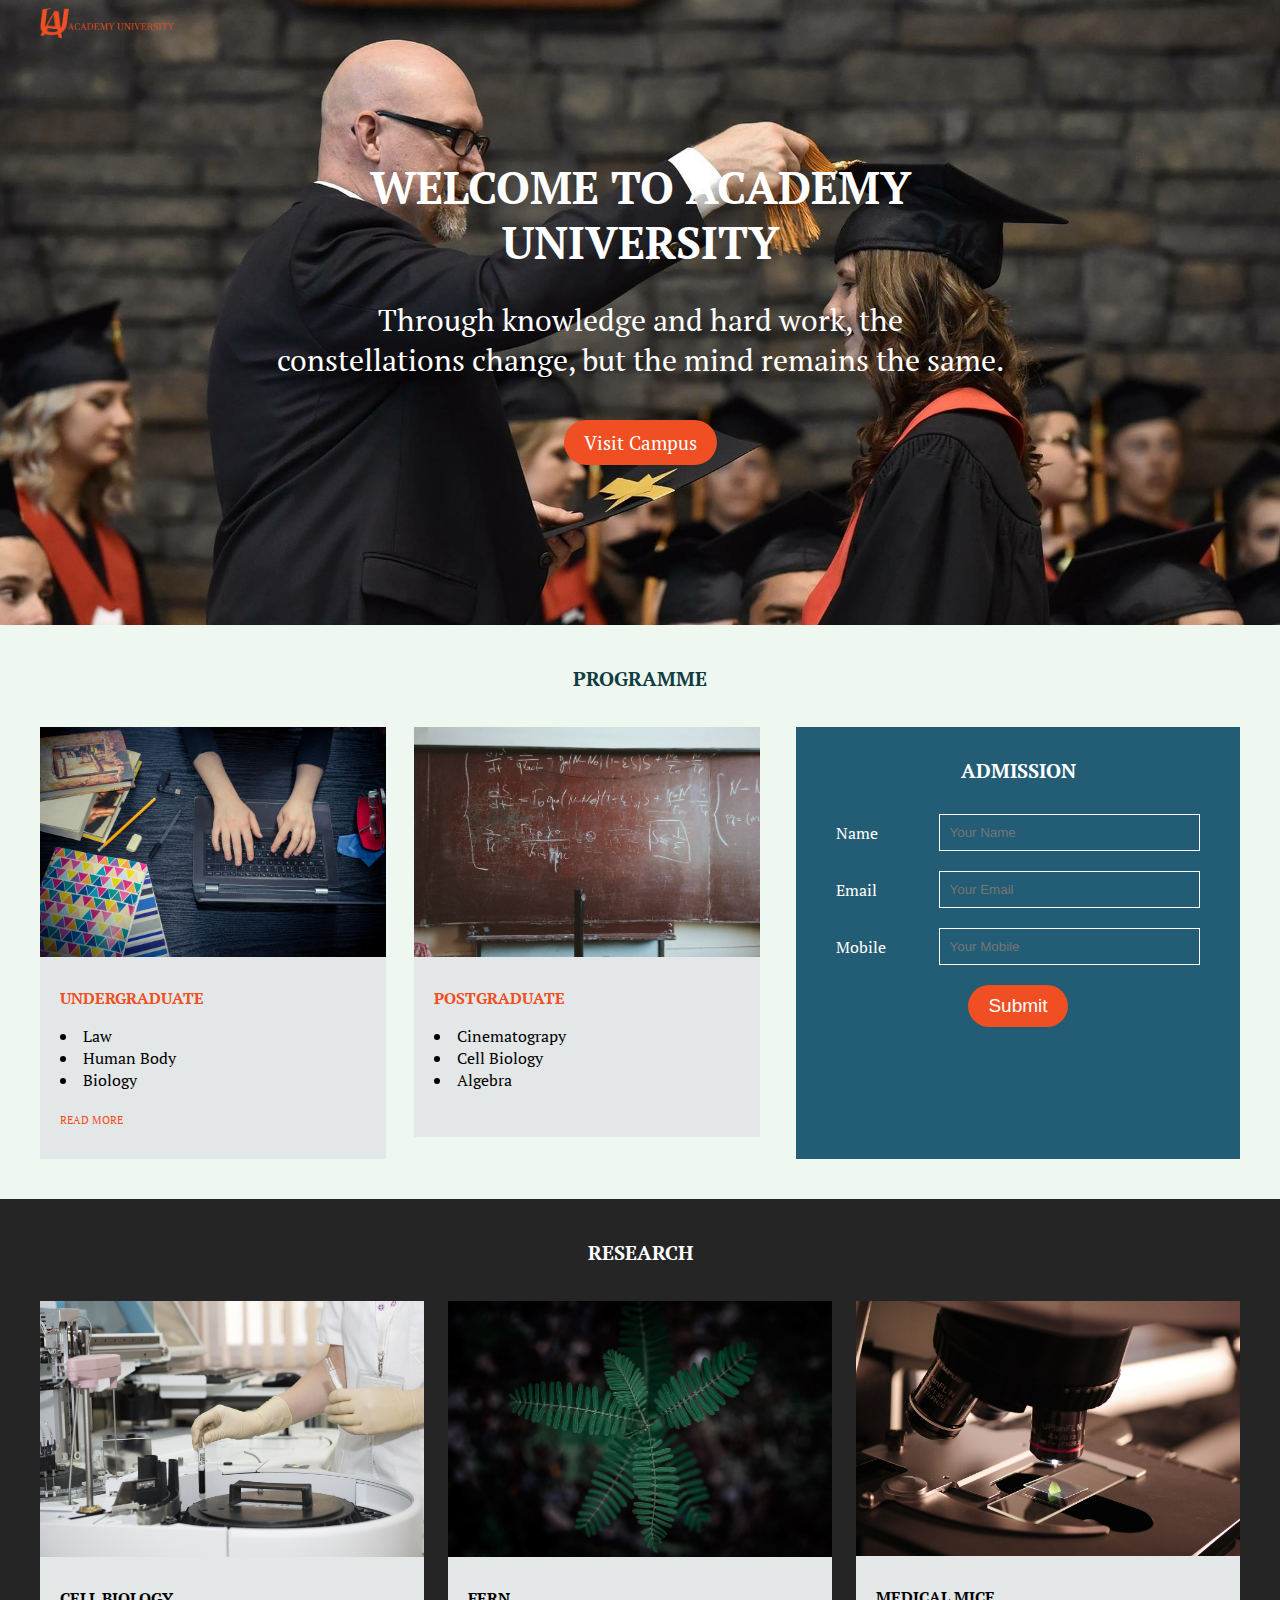
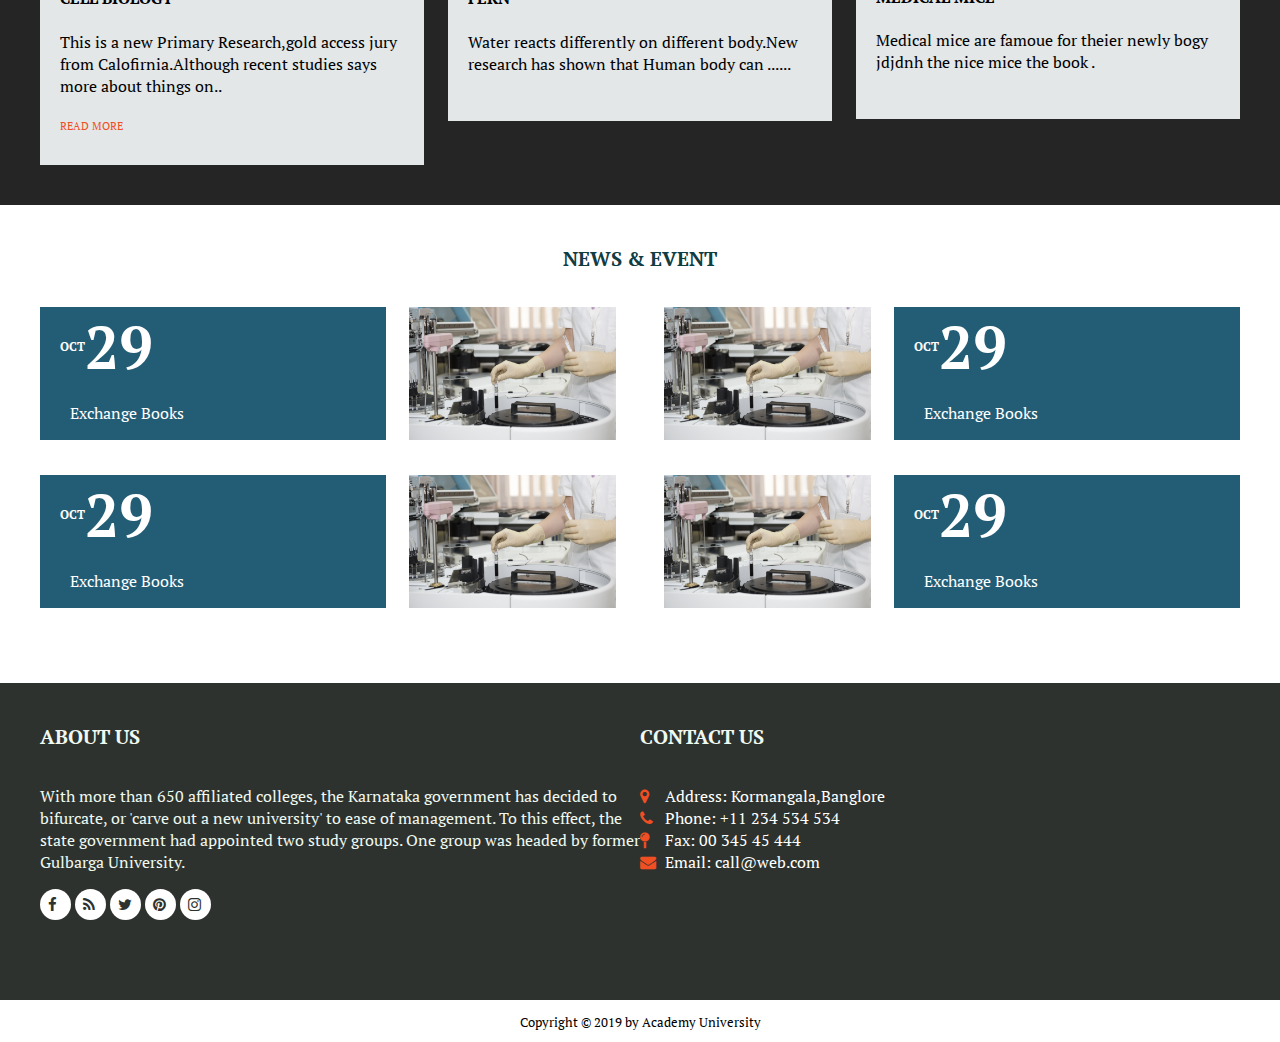
==== commit 4694c06c: "90% done" ====
--- a/university/index.html
+++ b/university/index.html
@@ -17,7 +17,7 @@
 		<div class="container">
 			<a class="logo" href="#"><img src="images/logo2.png" alt="Academy University"></a>
 
-			<nav class="pc nav-box">
+			<nav class="nav-box" id='navBox'>
 				<ul>
 					<li><a href="#">HOME</a></li>
 					<li><a href="#">PROGRAM</a></li>
@@ -27,7 +27,7 @@
 				</ul>
 			</nav>
 
-			<button class="menu-btn"><i class="fa fa-bars"></i></button>
+			<button class="menu-btn" id='menuBtn'><i class="fa fa-bars"></i></button>
 		</div>
 	</header>
 
--- a/university/css/style.css
+++ b/university/css/style.css
@@ -20,6 +20,10 @@
 
 .pc {
     display: none !important;
+}
+
+a {
+    text-decoration: none;
 }
 
 a:hover,
@@ -68,6 +72,15 @@
     top: 50px;
     width: 100%;
     padding: 10px 0;
+    /* display: none; */
+    transform: translateY(-300px);    
+    transition: all 0.3s ease;
+    opacity: 0;
+}
+header .nav-box.active {
+    /* display: block; */
+    transform: translateY(0);    
+    opacity: 1;
 }
 
 header .nav-box ul {
@@ -232,7 +245,7 @@
 }
 
 .news-event .event {
-    display: flex;
+    display: flex !important;
     justify-content: space-between;
     margin-bottom: 20px;
 }
@@ -366,24 +379,43 @@
 
 @media only screen and (min-width: 992px) {
 
+    /**************/
+    /* common */
+    /**************/
     .pc {
-        display: block;
-    }
-
-    .body {
-        margin: 0 auto;
-    }
-
-    a {
-        text-decoration: none;
+        display: block !important;
+    }
+
+    .common-heading {
+        margin-bottom: 35px;
+    }
+
+    /**************/
+    /* header */
+    /**************/
+    header {
+        background-color: transparent;
     }
 
     header .menu-btn {
         display: none;
-
-    }
-
-    header nav ul {
+    }
+
+    header .nav-box {
+        position: static;
+        background-color: transparent;
+    }
+
+    header .nav-box ul li {
+        display: inline-block;
+    }
+
+    header .nav-box ul li a {
+        padding: 0;
+        margin-left: 20px;
+    }
+
+    /* header nav ul {
         display: flex;
         justify-content: space-between;
         overflow: hidden;
@@ -393,7 +425,6 @@
 
     header nav ul li {
         font-size: 20px;
-        /* font-weight: bold; */
         margin: 15px;
     }
 
@@ -403,7 +434,7 @@
 
     header nav ul li a:hover {
         color: #f04e23;
-    }
+    } */
 
     /**************/
     /* banner */
@@ -411,30 +442,47 @@
     .banner {
         margin-top: -50px;
         padding: 160px 0;
-
     }
 
     .banner h1 {
         line-height: 55px;
         font-size: 45px;
         margin-bottom: 30px;
-        font-weight: bold;
     }
 
     .banner p {
         font-size: 30px;
-        margin-top: 30px;
     }
 
     /**************/
     /* program */
     /**************/
-
-
-
-
-
-
+    .programs .container {
+        display: flex;
+        justify-content: space-between;
+    }
+
+    .programs .programs-outer {
+        width: 60%;
+        display: flex;
+        justify-content: space-between;
+    }
+
+    .programs .programs-outer .program {
+        width: 48%;
+    }
+
+    .programs .admission {
+        width: 37%;
+        margin: 0;
+        background-color: #235d75;
+        padding: 30px 0;
+    }
+
+    .programs .admission .common-heading {
+        color: white;
+        margin-bottom: 0;
+    }
 
     /**************/
     /* research */
@@ -442,53 +490,54 @@
 
     .researches .container {
         display: flex;
-    }
-
+        justify-content: space-between;
+    }
 
     .researches .research {
-        width: 33%;
-        float: left;
-        margin: 3, 3%;
-    }
-
-
-
-
-
-
-
+        width: 32%;
+    }
 
     /**************/
     /* news&event*/
     /**************/
-
-
-
-
+    .news-event .container {
+        display: flex;
+        justify-content: space-between;
+        flex-wrap: wrap;
+    }
+
+    .news-event .event {
+        margin-bottom: 35px;
+        width: 48%;
+    }
+
+    .news-event .event:nth-child(2) {
+        margin-bottom: 35px;
+    }
+
+    .news-event .event .text {
+        width: 60%;
+        padding-left: 20px;
+        align-items: flex-start;
+        box-sizing: border-box;
+    }
+
+    .news-event .event figure {
+        width: 36%;
+    }
 
     /**************/
     /*footer */
     /**************/
-    footer .top {
+    footer .top .container {
         display: flex;
-        flex-direction: row;
-        justify-content: space-between;
-        align-items: center;
     }
 
     footer .top .about {
         width: 50%;
-
     }
 
     footer .top .contact {
         width: 50%;
-        /* float: left; */
-    }
-
-
-
-
-
-
+    }
 }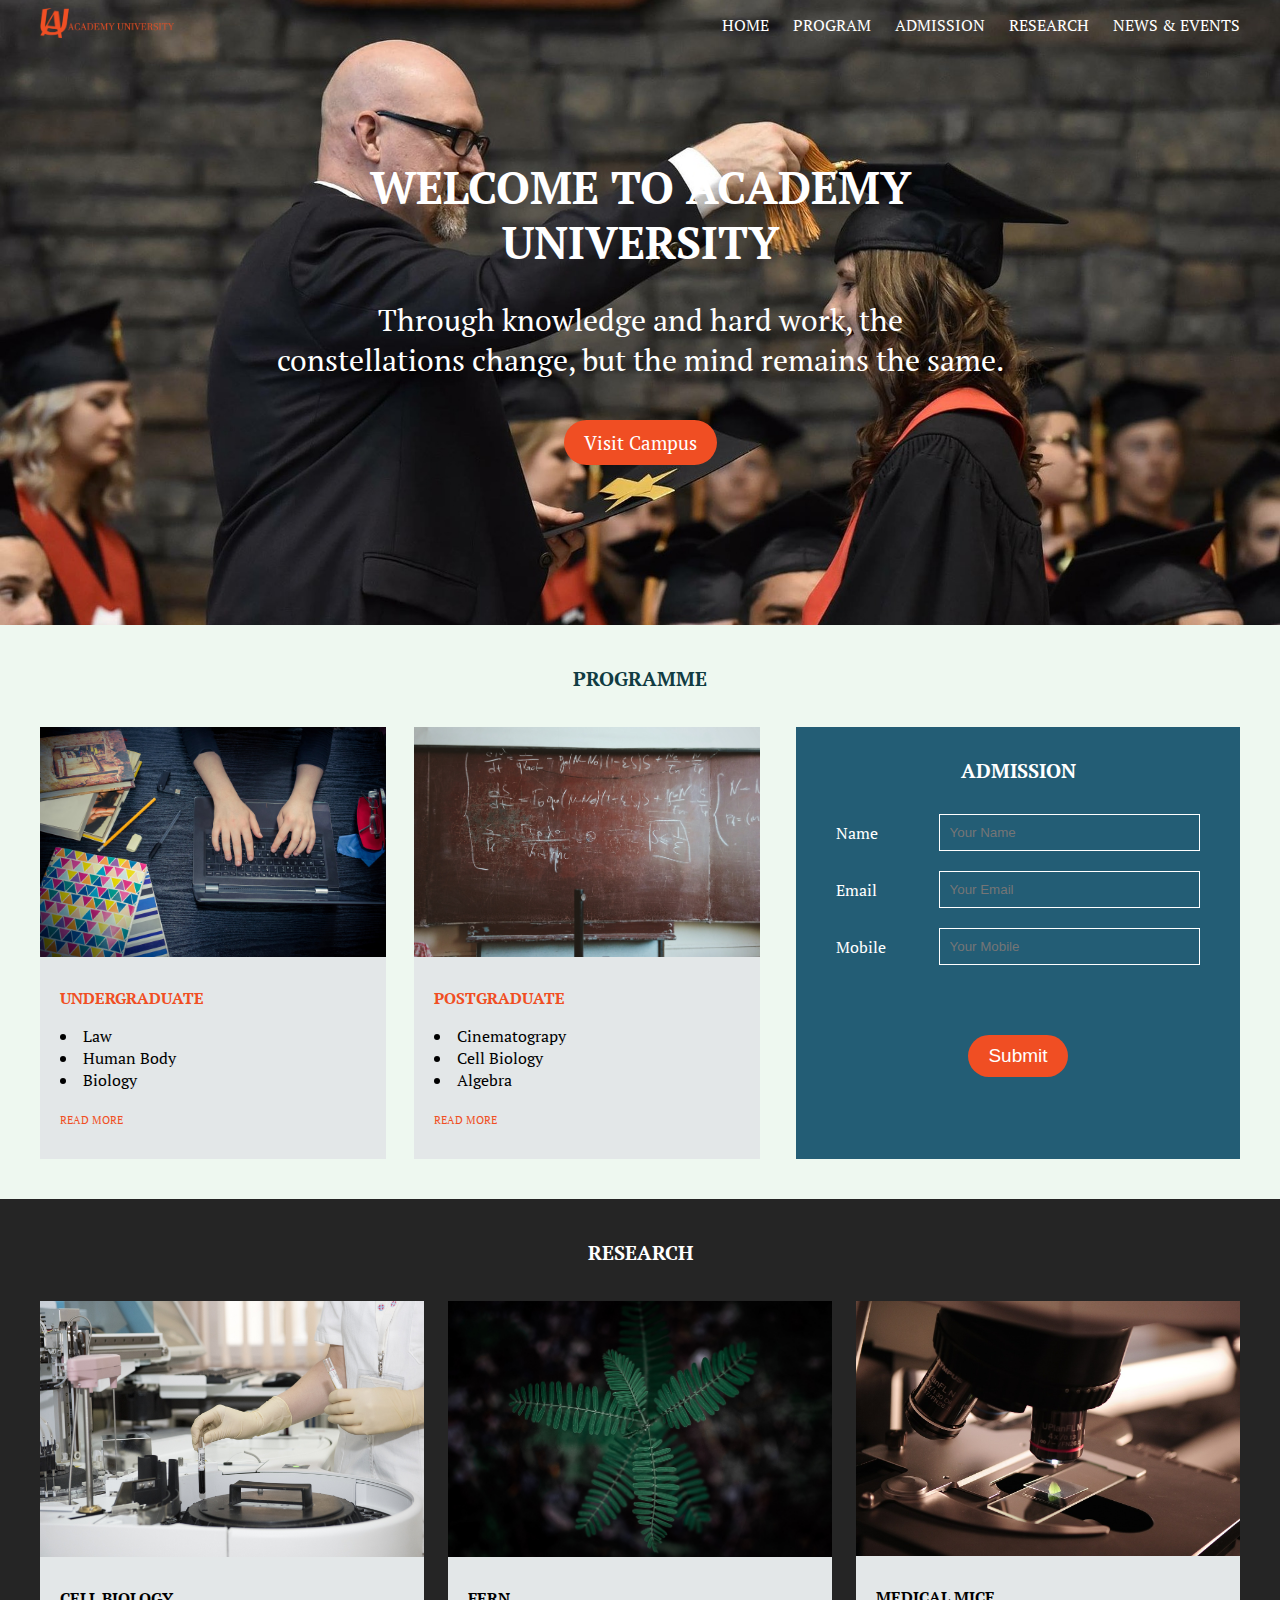
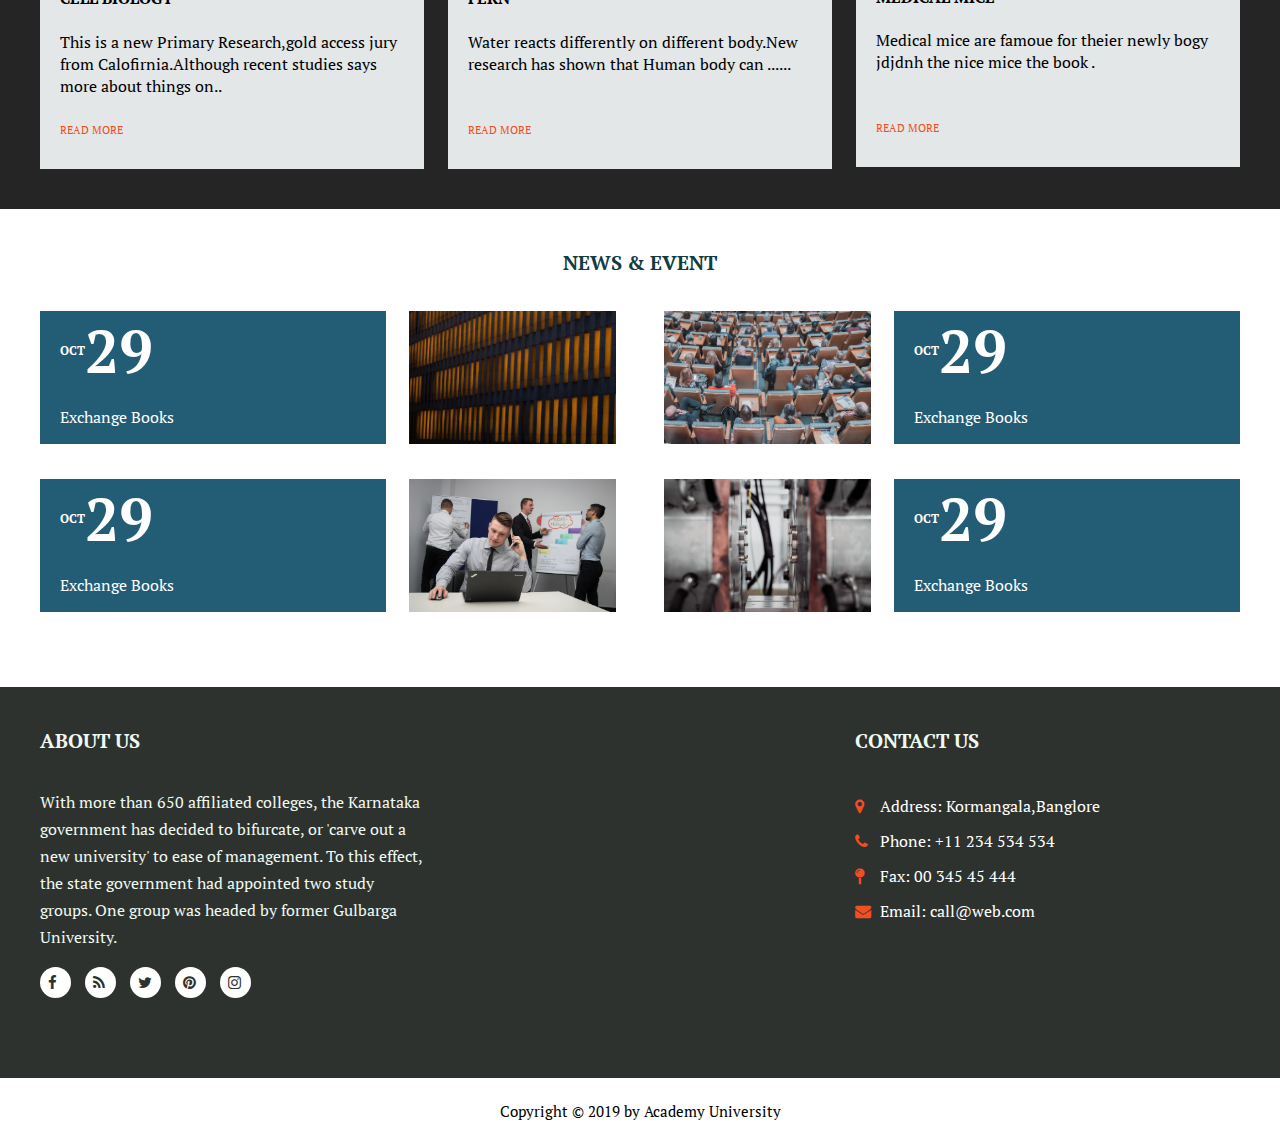
==== commit 705e1848: "responsive design completed" ====
--- a/university/index.html
+++ b/university/index.html
@@ -68,6 +68,7 @@
 							<li>Cell Biology</li>
 							<li>Algebra</li>
 						</ul>
+						<a href="#">READ MORE</a>
 					</div>
 				</div>
 			</div>
@@ -113,6 +114,7 @@
 				<div class="content">
 					<h4>FERN</h4>
 					<p>Water reacts differently on different body.New research has shown that Human body can ...... </p>
+					<a href="#">READ MORE</a>
 				</div>
 			</div>
 			<div class="research pc">
@@ -123,6 +125,7 @@
 					<h4>MEDICAL MICE</h4>
 					<p>Medical mice are famoue for theier newly bogy jdjdnh the nice mice the book .
 </p>
+					<a href="#">READ MORE</a>
 				</div>
 			</div>
 		</div>
@@ -140,17 +143,17 @@
 					<!-- <img src="images/research1.jpg" alt=""> -->
 				</figure>
 			</div>
+			<div class="event pc">
+				<figure>
+					<!-- <img src="images/research1.jpg" alt=""> -->
+				</figure>
+				<div class="text">
+					<h1><span>OCT</span> 29</h1>
+					<p>Exchange Books</p>
+				</div>
+
+			</div>
 			<div class="event">
-				<figure>
-					<!-- <img src="images/research1.jpg" alt=""> -->
-				</figure>
-				<div class="text">
-					<h1><span>OCT</span> 29</h1>
-					<p>Exchange Books</p>
-				</div>
-
-			</div>
-			<div class="event pc">
 				<div class="text">
 					<h1><span>OCT</span> 29</h1>
 					<p>Exchange Books</p>
--- a/university/css/style.css
+++ b/university/css/style.css
@@ -175,7 +175,9 @@
 .programs .admission {
     margin: 50px -30px 0;
 }
-
+.programs .admission .common-btn {
+    margin-top: 50px;
+}
 .programs .admission .content {
     background-color: #235d75;
     padding: 30px 40px;
@@ -202,7 +204,7 @@
 }
 
 /**************/
-/* programme */
+/* researches */
 /**************/
 
 .researches {
@@ -245,12 +247,12 @@
 }
 
 .news-event .event {
-    display: flex !important;
+    display: flex;
     justify-content: space-between;
     margin-bottom: 20px;
 }
 
-.news-event .event:nth-child(2) {
+.news-event .event:nth-child(3) {
     margin-bottom: 0;
 }
 
@@ -262,6 +264,7 @@
     align-items: center;
     justify-content: center;
     color: white;
+    /* min-height: 205px; */
 }
 
 .news-event .event .text h1 {
@@ -290,19 +293,19 @@
 }
 
 .news-event .event:nth-child(1) figure {
-    background-image: url("../images/research1.jpg");
+    background-image: url("../images/lib.jpg");
 }
 
 .news-event .event:nth-child(2) figure {
-    background-image: url("../images/research1.jpg");
+    background-image: url("../images/people.jpg");
 }
 
 .news-event .event:nth-child(3) figure {
-    background-image: url("../images/research1.jpg");
+    background-image: url("../images/boys.jpg");
 }
 
 .news-event .event:nth-child(4) figure {
-    background-image: url("../images/research1.jpg");
+    background-image: url("../images/zell.jpg");
 }
 
 .news-event .event img {
@@ -317,7 +320,9 @@
     color: #eff9f1;
     text-align: left;
 }
-
+footer .top .about p{
+    line-height: 27px;
+}
 footer ul {
     padding: 0;
 }
@@ -351,6 +356,7 @@
     width: 15px;
     display: flex;
     text-decoration: none;
+    margin-right: 10px;
 }
 
 footer .top .about ul li i {
@@ -360,6 +366,7 @@
 
 footer .top .contact ul {
     margin-bottom: 0;
+    line-height: 35px;
 }
 
 footer .top .contact i {
@@ -404,6 +411,8 @@
     header .nav-box {
         position: static;
         background-color: transparent;
+        transform: translateY(0);
+        opacity: 1;
     }
 
     header .nav-box ul li {
@@ -497,6 +506,10 @@
         width: 32%;
     }
 
+    .researches .research .content p {
+        min-height: 70px;
+    }
+
     /**************/
     /* news&event*/
     /**************/
@@ -507,11 +520,12 @@
     }
 
     .news-event .event {
+        display: flex!important;
         margin-bottom: 35px;
         width: 48%;
     }
 
-    .news-event .event:nth-child(2) {
+    .news-event .event:nth-child(3) {
         margin-bottom: 35px;
     }
 
@@ -522,6 +536,10 @@
         box-sizing: border-box;
     }
 
+    .news-event .event .text p {
+        padding: 0;
+    }
+
     .news-event .event figure {
         width: 36%;
     }
@@ -535,9 +553,15 @@
 
     footer .top .about {
         width: 50%;
+        padding-right: 430px;
     }
 
     footer .top .contact {
         width: 50%;
     }
+    
+    footer .bottom {
+        padding: 20px 0;
+        font-size: 18px;
+    }
 }